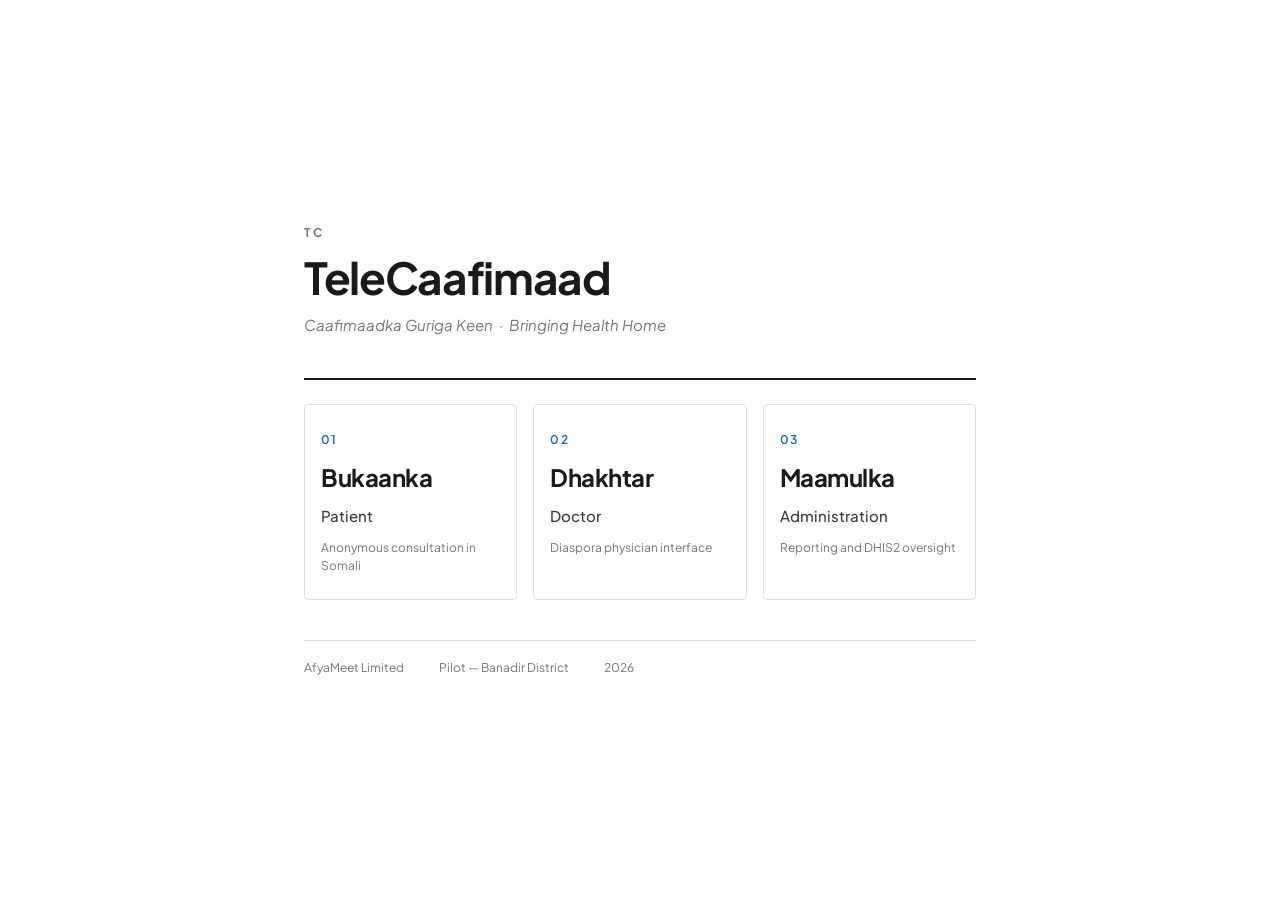
==== index.html @ eec1957a "TeleCaafimaad MVP — initial release Full telemedicine demo with patient intake, doctor queue, video " ====
<!DOCTYPE html>
<html lang="en" translate="no">
<head>
  <meta charset="UTF-8">
  <meta name="viewport" content="width=device-width, initial-scale=1.0">
  <title>TeleCaafimaad</title>
  <link rel="stylesheet" href="css/base.css">
  <link rel="stylesheet" href="css/app.css">
  <script>if(location.hostname==='127.0.0.1')location.replace(location.href.replace('//127.0.0.1','//localhost'));</script>
</head>
<body class="page-index">
  <main class="index-wrap">
    <div class="index-brand">
      <div class="brand-mark">TC</div>
      <h1 class="brand-name">TeleCaafimaad</h1>
      <p class="brand-sub">Caafimaadka Guriga Keen &nbsp;·&nbsp; Bringing Health Home</p>
    </div>
    <nav class="role-grid" aria-label="Select your role">
      <a href="patient.html" class="role-card">
        <span class="role-num">01</span>
        <span class="role-so">Bukaanka</span>
        <span class="role-en">Patient</span>
        <span class="role-desc">Anonymous consultation in Somali</span>
      </a>
      <a href="doctor.html" class="role-card">
        <span class="role-num">02</span>
        <span class="role-so">Dhakhtar</span>
        <span class="role-en">Doctor</span>
        <span class="role-desc">Diaspora physician interface</span>
      </a>
      <a href="admin.html" class="role-card">
        <span class="role-num">03</span>
        <span class="role-so">Maamulka</span>
        <span class="role-en">Administration</span>
        <span class="role-desc">Reporting and DHIS2 oversight</span>
      </a>
    </nav>
    <footer class="index-footer">
      <span>AfyaMeet Limited</span>
      <span class="footer-sep">·</span>
      <span>Pilot — Banadir District</span>
      <span class="footer-sep">·</span>
      <span>2026</span>
    </footer>
  </main>
  <script src="js/db.js"></script>
</body>
</html>
---- css/base.css ----
/* ============================================================
   BASE.CSS — Google Fonts, reset, custom properties, typography
   ============================================================ */

@import url('https://fonts.googleapis.com/css2?family=Plus+Jakarta+Sans:ital,wght@0,300;0,400;0,500;0,600;0,700;1,300&display=swap');

/* ── Custom properties ──────────────────────────────────── */
:root {
  /* Colors */
  --bg:         #FFFFFF;
  --ink:        #1A1A1A;
  --ink-2:      #3D3D3D;
  --ink-3:      #757575;
  --rule:       #E0E0E0;
  --accent:     #1565C0;
  --accent-bg:  #E3F2FD;
  --surface:    #F5F5F5;

  /* Dark surface (sidebar) */
  --dark:       #0D47A1;
  --dark-2:     #1565C0;
  --dark-3:     #1976D2;
  --dark-ink:   #FFFFFF;
  --dark-ink-2: #BBDEFB;
  --dark-rule:  #1565C0;

  /* Status */
  --green:     #2E7D32;
  --green-bg:  #E8F5E9;
  --red:       #C62828;
  --red-bg:    #FFEBEE;
  --amber:     #E65100;
  --amber-bg:  #FFF3E0;

  /* Typography */
  --font-ui:   'Plus Jakarta Sans', system-ui, sans-serif;
  --font-text: 'Plus Jakarta Sans', system-ui, sans-serif;

  /* Type scale — larger for readability */
  --t-xs:   0.75rem;
  --t-sm:   0.9375rem;
  --t-base: 1.0625rem;
  --t-md:   1.25rem;
  --t-lg:   1.5rem;
  --t-xl:   2rem;
  --t-2xl:  2.75rem;

  /* Spacing */
  --s1: 0.5rem;
  --s2: 1rem;
  --s3: 1.5rem;
  --s4: 2.5rem;
  --s5: 4rem;

  /* Layout */
  --nav-h:     3.5rem;
  --sidebar-w: 230px;
  --radius:    4px;

  /* Transitions */
  --ease: cubic-bezier(0.25, 0.1, 0.25, 1);
}

/* ── Reset ──────────────────────────────────────────────── */
*, *::before, *::after {
  box-sizing: border-box;
  margin: 0;
  padding: 0;
}

html {
  font-size: 16px;
  scroll-behavior: smooth;
  -webkit-text-size-adjust: 100%;
}

body {
  font-family: var(--font-ui);
  font-size: var(--t-base);
  font-weight: 400;
  line-height: 1.75;
  color: var(--ink);
  background: var(--bg);
  overflow-x: hidden;
  -webkit-font-smoothing: antialiased;
}

ul, ol { list-style: none; }

a {
  color: inherit;
  text-decoration: none;
}

button {
  font: inherit;
  cursor: pointer;
  border: none;
  background: none;
  appearance: none;
  color: inherit;
}

input, select, textarea {
  font: inherit;
  color: inherit;
  background: inherit;
}

img { display: block; max-width: 100%; }
table { border-collapse: collapse; width: 100%; }
fieldset { border: none; }

::selection {
  background: var(--accent);
  color: #fff;
}

:focus-visible {
  outline: 2px solid var(--accent);
  outline-offset: 2px;
}

/* ── Typography ─────────────────────────────────────────── */
h1, h2, h3, h4 {
  font-family: var(--font-ui);
  font-weight: 700;
  line-height: 1.2;
  color: var(--ink);
}

h1 { font-size: clamp(var(--t-xl), 5vw, var(--t-2xl)); }
h2 { font-size: var(--t-xl); }
h3 { font-size: var(--t-lg); font-weight: 600; }
h4 { font-size: var(--t-md); font-weight: 600; }

p {
  font-family: var(--font-text);
  font-size: var(--t-base);
  color: var(--ink-2);
  line-height: 1.75;
}

strong { font-weight: 600; color: var(--ink); }
em { font-style: italic; }

/* ── Scrollbar ──────────────────────────────────────────── */
::-webkit-scrollbar { width: 5px; height: 5px; }
::-webkit-scrollbar-track { background: transparent; }
::-webkit-scrollbar-thumb { background: var(--rule); border-radius: 0; }

/* ── Utilities ──────────────────────────────────────────── */
.hidden { display: none !important; }
.sr-only {
  position: absolute;
  width: 1px;
  height: 1px;
  overflow: hidden;
  clip: rect(0,0,0,0);
  white-space: nowrap;
}

/* ── Language toggle ────────────────────────────────────── */
body.lang-so .t-en { display: none; }
body.lang-en .t-so { display: none; }
---- css/app.css ----
/* ============================================================
   APP.CSS — All component and layout styles
   Organized: shared → index → patient → doctor → admin
   ============================================================ */

/* ── Shared: Buttons ────────────────────────────────────── */
.btn {
  display: inline-flex;
  align-items: center;
  justify-content: center;
  gap: 0.5rem;
  padding: 0.65rem 1.5rem;
  font-family: var(--font-ui);
  font-size: var(--t-sm);
  font-weight: 600;
  letter-spacing: 0.03em;
  border-radius: var(--radius);
  cursor: pointer;
  transition: background 0.15s var(--ease), color 0.15s var(--ease), border-color 0.15s var(--ease);
  white-space: nowrap;
  border: 1px solid transparent;
}

.btn-primary {
  background: var(--accent);
  color: #fff;
  border-color: var(--accent);
}

.btn-primary:hover {
  background: color-mix(in srgb, var(--accent) 82%, #000);
  border-color: color-mix(in srgb, var(--accent) 82%, #000);
}

.btn-outline {
  background: transparent;
  color: var(--ink);
  border-color: var(--rule);
}

.btn-outline:hover {
  border-color: var(--ink);
}

.btn-wide { width: 100%; }

.btn-sm {
  padding: 0.4rem 0.9rem;
  font-size: var(--t-xs);
}

/* ── Shared: Form elements ──────────────────────────────── */
.form-group {
  display: flex;
  flex-direction: column;
  gap: 0.4rem;
  margin-bottom: var(--s3);
}

.form-label {
  font-size: var(--t-sm);
  font-weight: 600;
  color: var(--ink);
  letter-spacing: 0.01em;
}

.form-input {
  width: 100%;
  padding: 0.65rem 0.85rem;
  background: #fff;
  border: 1px solid var(--rule);
  border-radius: var(--radius);
  font-family: var(--font-ui);
  font-size: var(--t-base);
  color: var(--ink);
  transition: border-color 0.15s var(--ease);
}

.form-input:focus {
  border-color: var(--accent);
  outline: none;
}

.form-input--short { max-width: 10rem; }

.form-select {
  width: 100%;
  padding: 0.65rem 0.85rem;
  background: #fff;
  border: 1px solid var(--rule);
  border-radius: var(--radius);
  font-family: var(--font-ui);
  font-size: var(--t-base);
  color: var(--ink);
  cursor: pointer;
  appearance: auto;
  transition: border-color 0.15s var(--ease);
}

.form-select:focus {
  border-color: var(--accent);
  outline: none;
}

.form-textarea {
  width: 100%;
  padding: 0.65rem 0.85rem;
  background: #fff;
  border: 1px solid var(--rule);
  border-radius: var(--radius);
  font-family: var(--font-text);
  font-size: var(--t-base);
  color: var(--ink);
  resize: vertical;
  min-height: 80px;
  line-height: 1.6;
  transition: border-color 0.15s var(--ease);
}

.form-textarea:focus {
  border-color: var(--accent);
  outline: none;
}

.form-row {
  display: grid;
  grid-template-columns: 1fr 1fr;
  gap: var(--s2);
}

.form-error {
  font-size: var(--t-sm);
  color: var(--red);
  min-height: 1.2em;
}

/* ── Shared: Status badges ──────────────────────────────── */
.status-badge {
  display: inline-block;
  font-size: var(--t-xs);
  font-weight: 600;
  letter-spacing: 0.05em;
  text-transform: uppercase;
  padding: 0.2rem 0.55rem;
  border-radius: var(--radius);
}

.status-waiting  { background: var(--amber-bg);  color: var(--amber); }
.status-active   { background: var(--green-bg);  color: var(--green); }
.status-closed   { background: var(--surface);   color: var(--ink-3); }
.status-pending  { background: var(--amber-bg);  color: var(--amber); }
.status-failed   { background: var(--red-bg);    color: var(--red);   }
.status-success  { background: var(--green-bg);  color: var(--green); }

.status-dot {
  display: inline-block;
  width: 7px;
  height: 7px;
  border-radius: 50%;
}

.status-dot--active { background: var(--green); }
.status-dot--idle   { background: var(--ink-3); }

/* ── Shared: Panel label ────────────────────────────────── */
.panel-label {
  font-size: var(--t-xs);
  font-weight: 600;
  letter-spacing: 0.1em;
  text-transform: uppercase;
  color: var(--ink-3);
  margin-bottom: var(--s2);
  padding-bottom: 0.5rem;
  border-bottom: 1px solid var(--rule);
}

/* ── Shared: Badge ──────────────────────────────────────── */
.badge {
  display: inline-flex;
  align-items: center;
  justify-content: center;
  min-width: 1.25rem;
  height: 1.25rem;
  padding: 0 0.35rem;
  background: var(--accent);
  color: #fff;
  font-size: var(--t-xs);
  font-weight: 700;
  border-radius: 999px;
}

/* ── Shared: View header ────────────────────────────────── */
.view-header {
  display: flex;
  align-items: baseline;
  gap: var(--s2);
  padding-bottom: var(--s2);
  margin-bottom: var(--s3);
  border-bottom: 1px solid var(--rule);
  flex-wrap: wrap;
}

.view-title {
  font-size: var(--t-lg);
  font-weight: 700;
  color: var(--ink);
}

.view-meta {
  font-size: var(--t-sm);
  color: var(--ink-3);
}

/* ── Shared: Data table ─────────────────────────────────── */
.table-wrap {
  overflow-x: auto;
  border: 1px solid var(--rule);
  border-radius: var(--radius);
}

.data-table {
  width: 100%;
  border-collapse: collapse;
  font-size: var(--t-sm);
}

.data-table thead {
  background: var(--surface);
  border-bottom: 1px solid var(--rule);
}

.data-table th {
  padding: 0.65rem 0.85rem;
  font-size: var(--t-xs);
  font-weight: 600;
  letter-spacing: 0.06em;
  text-transform: uppercase;
  color: var(--ink-3);
  text-align: left;
  white-space: nowrap;
}

.data-table td {
  padding: 0.7rem 0.85rem;
  color: var(--ink-2);
  border-bottom: 1px solid var(--rule);
  vertical-align: top;
}

.data-table tr:last-child td { border-bottom: none; }

.data-table tbody tr:hover { background: var(--surface); }

.table-header {
  display: flex;
  align-items: baseline;
  gap: var(--s2);
  margin-bottom: var(--s3);
  flex-wrap: wrap;
}

/* ── INDEX PAGE ─────────────────────────────────────────── */
.page-index {
  min-height: 100vh;
  display: flex;
  align-items: center;
  justify-content: center;
}

.index-wrap {
  width: 100%;
  max-width: 720px;
  padding: var(--s4) var(--s3);
  display: flex;
  flex-direction: column;
  gap: var(--s4);
}

.index-brand {
  display: flex;
  flex-direction: column;
  gap: 0.5rem;
}

.brand-mark {
  font-size: var(--t-xs);
  font-weight: 700;
  letter-spacing: 0.15em;
  text-transform: uppercase;
  color: var(--ink-3);
}

.brand-name {
  font-family: var(--font-ui);
  font-size: clamp(2rem, 8vw, var(--t-2xl));
  font-weight: 700;
  color: var(--ink);
  letter-spacing: -0.03em;
}

.brand-sub {
  font-size: var(--t-sm);
  color: var(--ink-3);
  font-family: var(--font-text);
  font-style: italic;
}

.role-grid {
  display: grid;
  grid-template-columns: repeat(3, 1fr);
  gap: var(--s2);
  border-top: 2px solid var(--ink);
  padding-top: var(--s3);
}

.role-card {
  display: flex;
  flex-direction: column;
  gap: 0.35rem;
  padding: var(--s3) var(--s2);
  border: 1px solid var(--rule);
  border-radius: var(--radius);
  transition: border-color 0.15s var(--ease), background 0.15s var(--ease);
  cursor: pointer;
}

.role-card:hover {
  border-color: var(--ink);
  background: var(--surface);
}

.role-num {
  font-size: var(--t-xs);
  font-weight: 600;
  letter-spacing: 0.1em;
  color: var(--accent);
}

.role-so {
  font-size: var(--t-lg);
  font-weight: 700;
  color: var(--ink);
  letter-spacing: -0.02em;
}

.role-en {
  font-size: var(--t-sm);
  font-weight: 500;
  color: var(--ink-2);
}

.role-desc {
  font-family: var(--font-text);
  font-size: var(--t-xs);
  color: var(--ink-3);
  margin-top: 0.25rem;
  line-height: 1.5;
}

.index-footer {
  display: flex;
  gap: var(--s2);
  align-items: center;
  font-size: var(--t-xs);
  color: var(--ink-3);
  border-top: 1px solid var(--rule);
  padding-top: var(--s2);
}

.footer-sep { color: var(--rule); }

@media (max-width: 500px) {
  .role-grid { grid-template-columns: 1fr; }
}

/* ── PATIENT PAGE ───────────────────────────────────────── */
.page-patient {
  min-height: 100vh;
  background: var(--bg);
}

.p-header {
  position: sticky;
  top: 0;
  z-index: 50;
  display: flex;
  align-items: center;
  justify-content: space-between;
  height: var(--nav-h);
  padding: 0 var(--s3);
  background: var(--bg);
  border-bottom: 1px solid var(--rule);
}

.p-back {
  font-size: var(--t-sm);
  font-weight: 700;
  color: var(--ink-2);
  letter-spacing: 0.05em;
  transition: color 0.15s var(--ease);
}

.p-back:hover { color: var(--ink); }

.lang-btn {
  font-size: var(--t-xs);
  font-weight: 600;
  letter-spacing: 0.1em;
  color: var(--ink-3);
  border: 1px solid var(--rule);
  padding: 0.25rem 0.6rem;
  border-radius: var(--radius);
  transition: border-color 0.15s var(--ease), color 0.15s var(--ease);
}

.lang-btn:hover { color: var(--ink); border-color: var(--ink); }

.p-progress {
  display: flex;
  align-items: center;
  padding: var(--s2) var(--s3);
  gap: 0;
  overflow-x: auto;
  border-bottom: 1px solid var(--rule);
}

.progress-step {
  display: flex;
  align-items: center;
  gap: 0.5rem;
  flex-shrink: 0;
}

.ps-num {
  display: flex;
  align-items: center;
  justify-content: center;
  width: 1.75rem;
  height: 1.75rem;
  border-radius: 50%;
  border: 2px solid var(--rule);
  font-size: var(--t-xs);
  font-weight: 700;
  color: var(--ink-3);
  flex-shrink: 0;
  transition: all 0.2s var(--ease);
}

.ps-label {
  font-size: var(--t-xs);
  font-weight: 600;
  letter-spacing: 0.05em;
  color: var(--ink-3);
  white-space: nowrap;
}

.progress-step.active .ps-num {
  background: var(--accent);
  border-color: var(--accent);
  color: #fff;
}

.progress-step.active .ps-label { color: var(--ink); }
.progress-step.done .ps-num { background: var(--ink); border-color: var(--ink); color: var(--bg); }
.progress-step.done .ps-label { color: var(--ink-2); }

.progress-line {
  flex: 1;
  min-width: 1.5rem;
  height: 1px;
  background: var(--rule);
  margin: 0 0.5rem;
}

.p-main {
  max-width: 540px;
  margin: 0 auto;
  padding: var(--s4) var(--s3);
}

.p-step { display: none; }
.p-step.active { display: block; }

.step-title {
  font-size: var(--t-xl);
  font-weight: 700;
  color: var(--ink);
  margin-bottom: 0.5rem;
  letter-spacing: -0.02em;
}

.step-sub {
  font-family: var(--font-text);
  font-size: var(--t-sm);
  color: var(--ink-3);
  margin-bottom: var(--s3);
  line-height: 1.6;
}

.phone-input-row {
  display: flex;
  align-items: stretch;
  border: 1px solid var(--rule);
  border-radius: var(--radius);
  overflow: hidden;
  background: #fff;
  transition: border-color 0.15s var(--ease);
}

.phone-input-row:focus-within { border-color: var(--accent); }

.phone-prefix {
  display: flex;
  align-items: center;
  padding: 0 0.75rem;
  font-size: var(--t-sm);
  font-weight: 600;
  color: var(--ink-2);
  background: var(--surface);
  border-right: 1px solid var(--rule);
  white-space: nowrap;
}

.phone-input-row .form-input {
  border: none;
  border-radius: 0;
  background: transparent;
}

.phone-input-row .form-input:focus { outline: none; }

.otp-section {
  margin-top: var(--s3);
  padding-top: var(--s3);
  border-top: 1px solid var(--rule);
}

.otp-sent {
  font-size: var(--t-sm);
  color: var(--green);
  margin-bottom: var(--s2);
  font-style: italic;
}

.check-grid {
  display: grid;
  grid-template-columns: 1fr 1fr;
  gap: 0;
  border: 1px solid var(--rule);
  border-radius: var(--radius);
  overflow: hidden;
}

.check-item {
  display: flex;
  align-items: center;
  gap: 0.6rem;
  padding: 0.65rem 0.85rem;
  font-size: var(--t-sm);
  cursor: pointer;
  border-bottom: 1px solid var(--rule);
  border-right: 1px solid var(--rule);
  transition: background 0.1s var(--ease);
  user-select: none;
}

.check-item:hover { background: var(--accent-bg); }
.check-item:nth-child(even) { border-right: none; }
.check-item:last-child,
.check-item:nth-last-child(2) { border-bottom: none; }

.check-item input[type="checkbox"] {
  width: 1rem;
  height: 1rem;
  accent-color: var(--accent);
  cursor: pointer;
  flex-shrink: 0;
}

.intake-form { padding-top: var(--s2); }

/* Step 3 confirmation */
.confirm-icon {
  display: flex;
  align-items: center;
  justify-content: center;
  width: 3rem;
  height: 3rem;
  background: var(--green-bg);
  color: var(--green);
  font-size: var(--t-xl);
  border-radius: 50%;
  margin-bottom: var(--s2);
}

.confirm-box {
  border: 1px solid var(--rule);
  border-radius: var(--radius);
  overflow: hidden;
  margin-bottom: var(--s3);
}

.confirm-row {
  display: flex;
  align-items: center;
  gap: var(--s2);
  padding: 0.75rem var(--s2);
  border-bottom: 1px solid var(--rule);
  flex-wrap: wrap;
}

.confirm-row:last-child { border-bottom: none; }

.confirm-label {
  font-size: var(--t-xs);
  font-weight: 600;
  letter-spacing: 0.05em;
  text-transform: uppercase;
  color: var(--ink-3);
  min-width: 9rem;
  flex-shrink: 0;
}

.confirm-value {
  font-size: var(--t-sm);
  font-weight: 600;
  color: var(--ink);
}

.confirm-note {
  font-size: var(--t-sm);
  color: var(--ink-3);
  margin-bottom: var(--s3);
  font-style: italic;
}

/* Step 4 result */
.result-header { margin-bottom: var(--s3); }

.result-meta {
  font-size: var(--t-sm);
  color: var(--ink-3);
  margin-top: 0.25rem;
}

.result-note-box {
  background: var(--surface);
  border: 1px solid var(--rule);
  border-radius: var(--radius);
  padding: var(--s2);
  margin-bottom: var(--s2);
}

.result-note-label {
  font-size: var(--t-xs);
  font-weight: 600;
  letter-spacing: 0.08em;
  text-transform: uppercase;
  color: var(--ink-3);
  margin-bottom: 0.5rem;
}

.result-note-text {
  font-family: var(--font-text);
  font-size: var(--t-sm);
  color: var(--ink-2);
  line-height: 1.7;
}

.result-diagnosis {
  display: flex;
  align-items: center;
  gap: var(--s2);
  padding: 0.75rem var(--s2);
  border: 1px solid var(--rule);
  border-radius: var(--radius);
  margin-bottom: var(--s3);
}

.diag-label {
  font-size: var(--t-xs);
  font-weight: 600;
  letter-spacing: 0.06em;
  text-transform: uppercase;
  color: var(--ink-3);
  flex-shrink: 0;
}

.diag-value {
  font-size: var(--t-sm);
  font-weight: 600;
  color: var(--ink);
}

.pathway-card {
  border: 2px solid var(--accent);
  border-radius: var(--radius);
  overflow: hidden;
  margin-bottom: var(--s3);
}

.pathway-card-header {
  display: flex;
  align-items: center;
  gap: 0.75rem;
  padding: 0.75rem var(--s2);
  background: var(--accent-bg);
  border-bottom: 1px solid var(--rule);
}

.pathway-type-badge {
  font-size: var(--t-xs);
  font-weight: 700;
  letter-spacing: 0.08em;
  color: var(--accent);
  border: 1px solid var(--accent);
  padding: 0.15rem 0.45rem;
  border-radius: var(--radius);
}

.pathway-type-label {
  font-size: var(--t-sm);
  font-weight: 600;
  color: var(--accent);
}

.pathway-detail-row {
  display: grid;
  grid-template-columns: 9rem 1fr;
  gap: var(--s2);
  padding: 0.6rem var(--s2);
  border-bottom: 1px solid var(--rule);
  align-items: baseline;
}

.pd-label {
  font-size: var(--t-xs);
  font-weight: 600;
  letter-spacing: 0.04em;
  text-transform: uppercase;
  color: var(--ink-3);
}

.pd-value {
  font-size: var(--t-sm);
  font-weight: 500;
  color: var(--ink);
}

.pathway-code-row {
  display: grid;
  grid-template-columns: 9rem 1fr;
  gap: var(--s2);
  padding: 0.75rem var(--s2);
  background: var(--surface);
  border-bottom: 1px solid var(--rule);
  align-items: center;
}

.pathway-code {
  font-size: var(--t-lg);
  font-weight: 700;
  color: var(--accent);
  letter-spacing: 0.05em;
}

.pathway-instruction {
  font-family: var(--font-text);
  font-size: var(--t-sm);
  color: var(--ink-3);
  padding: 0.75rem var(--s2);
  font-style: italic;
  line-height: 1.5;
}

.followup-row {
  display: flex;
  gap: 0.5rem;
  align-items: center;
  font-size: var(--t-sm);
  color: var(--ink-3);
  padding: var(--s2) 0;
  border-top: 1px solid var(--rule);
}

.followup-row span:first-child { font-weight: 600; color: var(--ink); }

/* ── DOCTOR PAGE ────────────────────────────────────────── */
.page-doctor {
  height: 100vh;
  overflow: hidden;
}

.dr-layout {
  display: flex;
  height: 100vh;
}

.dr-sidebar {
  width: var(--sidebar-w);
  flex-shrink: 0;
  background: var(--dark);
  display: flex;
  flex-direction: column;
  height: 100vh;
  overflow-y: auto;
  position: relative;
  z-index: 20;
}

.sidebar-brand {
  display: flex;
  align-items: center;
  gap: 0.75rem;
  padding: 1rem var(--s2);
  border-bottom: 1px solid var(--dark-rule);
}

.sidebar-logo {
  display: flex;
  align-items: center;
  justify-content: center;
  width: 2rem;
  height: 2rem;
  background: var(--accent);
  color: #fff;
  font-size: var(--t-sm);
  font-weight: 700;
  border-radius: var(--radius);
  flex-shrink: 0;
}

.sdi-name {
  display: block;
  font-size: var(--t-sm);
  font-weight: 600;
  color: var(--dark-ink);
  white-space: nowrap;
  overflow: hidden;
  text-overflow: ellipsis;
}

.sdi-spec {
  display: block;
  font-size: var(--t-xs);
  color: var(--dark-ink-2);
  white-space: nowrap;
}

.sidebar-nav {
  display: flex;
  flex-direction: column;
  flex: 1;
  padding: var(--s1) 0;
}

.snav-item {
  display: flex;
  align-items: center;
  justify-content: space-between;
  padding: 0.75rem var(--s2);
  font-size: var(--t-sm);
  font-weight: 500;
  color: var(--dark-ink-2);
  text-align: left;
  transition: color 0.15s var(--ease), background 0.15s var(--ease);
  border-left: 2px solid transparent;
}

.snav-item:hover { color: var(--dark-ink); background: var(--dark-2); }

.snav-item.is-active {
  color: var(--dark-ink);
  background: var(--dark-2);
  border-left-color: var(--accent);
}

.sidebar-footer {
  padding: var(--s2);
  border-top: 1px solid var(--dark-rule);
  display: flex;
  align-items: center;
  gap: 0.5rem;
  font-size: var(--t-xs);
  color: var(--dark-ink-2);
}

.dr-main {
  flex: 1;
  overflow-y: auto;
  padding: var(--s3) var(--s4);
  background: var(--bg);
}

.dr-mobile-header {
  display: none;
  align-items: center;
  gap: var(--s2);
  padding: 0 var(--s3);
  height: var(--nav-h);
  border-bottom: 1px solid var(--rule);
  margin-bottom: var(--s3);
}

.mobile-menu-btn {
  font-size: 1.2rem;
  color: var(--ink);
}

.mobile-view-title { font-weight: 600; flex: 1; }

.dr-view { display: none; }
.dr-view.is-active { display: block; }

/* Case queue list */
.case-list {
  display: flex;
  flex-direction: column;
  gap: var(--s1);
}

.case-card {
  display: grid;
  grid-template-columns: 6rem 1fr auto;
  gap: var(--s2);
  padding: var(--s2) var(--s2);
  border: 1px solid var(--rule);
  border-radius: var(--radius);
  cursor: pointer;
  align-items: center;
  transition: border-color 0.15s var(--ease), background 0.15s var(--ease);
}

.case-card:hover { border-color: var(--ink); background: var(--surface); }

.cc-id {
  font-size: var(--t-xs);
  font-weight: 700;
  color: var(--accent);
  letter-spacing: 0.03em;
}

.cc-meta {
  display: flex;
  flex-direction: column;
  gap: 0.15rem;
}

.cc-patient {
  font-size: var(--t-sm);
  font-weight: 600;
  color: var(--ink);
}

.cc-detail {
  font-size: var(--t-xs);
  color: var(--ink-3);
}

.cc-right {
  display: flex;
  flex-direction: column;
  align-items: flex-end;
  gap: 0.25rem;
}

.cc-time {
  font-size: var(--t-xs);
  color: var(--ink-3);
}

.urgency-badge {
  font-size: var(--t-xs);
  font-weight: 600;
  padding: 0.15rem 0.45rem;
  border-radius: var(--radius);
}

.urgency-high   { background: var(--red-bg);   color: var(--red); }
.urgency-medium { background: var(--amber-bg); color: var(--amber); }
.urgency-low    { background: var(--green-bg); color: var(--green); }

.empty-msg {
  font-family: var(--font-text);
  font-size: var(--t-sm);
  color: var(--ink-3);
  font-style: italic;
  padding: var(--s3) 0;
}

/* Case detail */
.back-to-queue {
  font-size: var(--t-sm);
  font-weight: 600;
  color: var(--ink-3);
  margin-right: var(--s2);
  transition: color 0.15s var(--ease);
}

.back-to-queue:hover { color: var(--ink); }

.case-detail-layout {
  display: grid;
  grid-template-columns: 1fr 1fr;
  gap: var(--s4);
  align-items: start;
}

.intake-grid {
  display: flex;
  flex-direction: column;
  gap: 0;
  border: 1px solid var(--rule);
  border-radius: var(--radius);
  overflow: hidden;
}

.intake-row {
  display: grid;
  grid-template-columns: 9rem 1fr;
  gap: var(--s2);
  padding: 0.65rem var(--s2);
  border-bottom: 1px solid var(--rule);
  font-size: var(--t-sm);
  align-items: baseline;
}

.intake-row:last-child { border-bottom: none; }

.intake-key {
  font-weight: 600;
  color: var(--ink-3);
  font-size: var(--t-xs);
  letter-spacing: 0.03em;
  text-transform: uppercase;
}

.intake-val { color: var(--ink-2); }

/* Pathway dynamic fields */
.pathway-fields-block {
  border: 1px solid var(--rule);
  border-radius: var(--radius);
  padding: var(--s2);
  margin-bottom: var(--s3);
  background: var(--surface);
}

.pathway-fields-label {
  font-size: var(--t-xs);
  font-weight: 600;
  letter-spacing: 0.08em;
  text-transform: uppercase;
  color: var(--ink-3);
  margin-bottom: var(--s2);
}

/* Closed cases */
.closed-case-card {
  display: grid;
  grid-template-columns: 7rem 1fr auto;
  gap: var(--s2);
  padding: var(--s2);
  border-bottom: 1px solid var(--rule);
  align-items: center;
  font-size: var(--t-sm);
}

.ccc-id { font-weight: 700; color: var(--accent); font-size: var(--t-xs); }
.ccc-diag { font-weight: 600; color: var(--ink); margin-bottom: 0.15rem; }
.ccc-detail { font-size: var(--t-xs); color: var(--ink-3); }

/* Schedule grid */
.schedule-grid-wrap { overflow-x: auto; }

.schedule-grid {
  display: grid;
  min-width: 640px;
  border: 1px solid var(--rule);
  border-radius: var(--radius);
  overflow: hidden;
}

.schedule-header-row {
  display: grid;
  grid-template-columns: 5rem repeat(7, 1fr);
  background: var(--surface);
  border-bottom: 1px solid var(--rule);
}

.schedule-col-head {
  padding: 0.5rem 0.4rem;
  font-size: var(--t-xs);
  font-weight: 600;
  color: var(--ink-3);
  text-align: center;
  border-right: 1px solid var(--rule);
}

.schedule-col-head:last-child { border-right: none; }

.schedule-time-row {
  display: grid;
  grid-template-columns: 5rem repeat(7, 1fr);
  border-bottom: 1px solid var(--rule);
}

.schedule-time-row:last-child { border-bottom: none; }

.schedule-time-label {
  display: flex;
  align-items: center;
  justify-content: flex-end;
  padding: 0.4rem 0.5rem;
  font-size: var(--t-xs);
  color: var(--ink-3);
  border-right: 1px solid var(--rule);
}

.schedule-slot {
  padding: 0.35rem;
  border-right: 1px solid var(--rule);
  cursor: pointer;
  transition: background 0.1s var(--ease);
  min-height: 2.5rem;
}

.schedule-slot:last-child { border-right: none; }
.schedule-slot:hover { background: var(--accent-bg); }
.schedule-slot.available { background: var(--green-bg); }
.schedule-slot.available:hover { background: color-mix(in srgb, var(--green-bg) 70%, var(--accent-bg)); }

.schedule-note {
  font-size: var(--t-xs);
  color: var(--ink-3);
  margin-top: var(--s2);
  font-style: italic;
}

/* Profile */
.profile-layout {
  display: grid;
  grid-template-columns: 1fr 1fr;
  gap: var(--s4);
}

.profile-section { margin-bottom: var(--s3); }

.profile-grid {
  display: flex;
  flex-direction: column;
  gap: 0;
  border: 1px solid var(--rule);
  border-radius: var(--radius);
  overflow: hidden;
}

.profile-row {
  display: flex;
  align-items: center;
  gap: var(--s2);
  padding: 0.65rem var(--s2);
  border-bottom: 1px solid var(--rule);
  font-size: var(--t-sm);
}

.profile-row:last-child { border-bottom: none; }

.pr-label {
  font-size: var(--t-xs);
  font-weight: 600;
  letter-spacing: 0.04em;
  text-transform: uppercase;
  color: var(--ink-3);
  min-width: 8rem;
  flex-shrink: 0;
}

.pr-value { color: var(--ink-2); }

.nhpc-list {
  display: flex;
  flex-direction: column;
  border: 1px solid var(--rule);
  border-radius: var(--radius);
  overflow: hidden;
}

.nhpc-item {
  display: flex;
  align-items: center;
  gap: 0.6rem;
  padding: 0.65rem var(--s2);
  font-size: var(--t-sm);
  color: var(--ink-2);
  border-bottom: 1px solid var(--rule);
}

.nhpc-item:last-child { border-bottom: none; }

.nhpc-item::before {
  content: '';
  width: 0.75rem;
  height: 0.75rem;
  border-radius: 50%;
  flex-shrink: 0;
  background: var(--rule);
}

.nhpc-done::before { background: var(--green); }
.nhpc-pending::before { background: var(--amber); }

/* Doctor page responsive */
@media (max-width: 768px) {
  .dr-sidebar {
    position: fixed;
    left: -100%;
    top: 0;
    bottom: 0;
    z-index: 200;
    transition: left 0.25s var(--ease);
  }

  .dr-sidebar.is-open { left: 0; }

  .dr-main {
    padding: 0 var(--s2) var(--s3);
    width: 100%;
  }

  .dr-mobile-header { display: flex; }

  .case-detail-layout,
  .profile-layout { grid-template-columns: 1fr; }

  .case-card { grid-template-columns: 1fr auto; }
  .cc-id { display: none; }
}

/* ── ADMIN PAGE ─────────────────────────────────────────── */
.page-admin {
  min-height: 100vh;
  background: var(--bg);
}

.admin-header {
  position: sticky;
  top: 0;
  z-index: 50;
  display: flex;
  align-items: center;
  justify-content: space-between;
  padding: 0 var(--s3);
  background: var(--bg);
  border-bottom: 1px solid var(--rule);
  gap: var(--s3);
  min-height: var(--nav-h);
  flex-wrap: wrap;
}

.admin-header-left {
  display: flex;
  align-items: center;
  gap: var(--s2);
}

.admin-back {
  font-size: var(--t-base);
  color: var(--ink-3);
  transition: color 0.15s var(--ease);
  font-weight: 700;
}

.admin-back:hover { color: var(--ink); }

.admin-brand {
  font-size: var(--t-md);
  font-weight: 700;
  color: var(--ink);
  letter-spacing: -0.02em;
}

.admin-brand-sub {
  display: block;
  font-size: var(--t-xs);
  color: var(--ink-3);
}

.admin-tabs {
  display: flex;
  gap: 0;
}

.tab-btn {
  padding: 0.5rem 1rem;
  font-size: var(--t-sm);
  font-weight: 500;
  color: var(--ink-3);
  border-bottom: 2px solid transparent;
  transition: color 0.15s var(--ease), border-color 0.15s var(--ease);
  white-space: nowrap;
}

.tab-btn:hover { color: var(--ink); }
.tab-btn.is-active { color: var(--ink); border-bottom-color: var(--accent); }

.admin-main {
  max-width: 1200px;
  margin: 0 auto;
  padding: var(--s3) var(--s3);
}

.tab-panel { display: none; }
.tab-panel.is-active { display: block; }

/* Overview */
.overview-layout {
  display: grid;
  grid-template-columns: 1fr 320px;
  gap: var(--s4);
  align-items: start;
}

.overview-section { margin-bottom: var(--s3); }

.overview-heading {
  font-size: var(--t-xl);
  font-weight: 700;
  color: var(--ink);
  letter-spacing: -0.02em;
}

.overview-period {
  font-size: var(--t-sm);
  color: var(--ink-3);
  margin-top: 0.25rem;
  margin-bottom: var(--s3);
}

.metric-block {
  border: 1px solid var(--rule);
  border-radius: var(--radius);
  overflow: hidden;
}

.metric-row {
  display: grid;
  padding: var(--s3);
  gap: var(--s3);
}

.metric-row--large {
  grid-template-columns: repeat(3, 1fr);
  background: var(--surface);
  border-bottom: 1px solid var(--rule);
}

.metric-row:not(.metric-row--large) {
  grid-template-columns: repeat(4, 1fr);
}

.metric-divider { height: 1px; background: var(--rule); }

.mi-value {
  display: block;
  font-size: var(--t-xl);
  font-weight: 700;
  color: var(--ink);
  letter-spacing: -0.02em;
  line-height: 1;
  margin-bottom: 0.35rem;
}

.mi-value--accent { color: var(--accent); }

.mi-label {
  font-size: var(--t-xs);
  color: var(--ink-3);
  font-weight: 500;
  letter-spacing: 0.02em;
}

.pathway-breakdown {
  display: flex;
  flex-direction: column;
  border: 1px solid var(--rule);
  border-radius: var(--radius);
  overflow: hidden;
}

.pb-row {
  display: grid;
  grid-template-columns: 1fr auto auto;
  gap: var(--s2);
  padding: 0.65rem var(--s2);
  border-bottom: 1px solid var(--rule);
  align-items: center;
  font-size: var(--t-sm);
}

.pb-row:last-child { border-bottom: none; }
.pb-name { color: var(--ink-2); }
.pb-count { font-weight: 700; color: var(--ink); }
.pb-pct { font-size: var(--t-xs); color: var(--ink-3); min-width: 3rem; text-align: right; }

.district-list {
  display: flex;
  flex-direction: column;
  border: 1px solid var(--rule);
  border-radius: var(--radius);
  overflow: hidden;
}

.dl-row {
  display: grid;
  grid-template-columns: 1fr auto;
  gap: var(--s2);
  padding: 0.65rem var(--s2);
  border-bottom: 1px solid var(--rule);
  align-items: center;
  font-size: var(--t-sm);
}

.dl-row:last-child { border-bottom: none; }
.dl-name { color: var(--ink-2); }
.dl-count { font-weight: 700; color: var(--ink); }

/* Pagination */
.pagination {
  display: flex;
  align-items: center;
  gap: var(--s1);
  margin-top: var(--s2);
}

.page-btn {
  min-width: 2rem;
  height: 2rem;
  display: flex;
  align-items: center;
  justify-content: center;
  font-size: var(--t-sm);
  font-weight: 500;
  border: 1px solid var(--rule);
  border-radius: var(--radius);
  color: var(--ink-2);
  cursor: pointer;
  transition: all 0.15s var(--ease);
  padding: 0 0.5rem;
}

.page-btn:hover { border-color: var(--ink); color: var(--ink); }
.page-btn.is-active { background: var(--ink); color: var(--bg); border-color: var(--ink); }
.page-btn:disabled { opacity: 0.4; cursor: default; }

/* Doctor registry */
.doctor-registry {
  display: flex;
  flex-direction: column;
  border: 1px solid var(--rule);
  border-radius: var(--radius);
  overflow: hidden;
}

.dr-reg-row {
  border-bottom: 1px solid var(--rule);
}

.dr-reg-row:last-child { border-bottom: none; }

.dr-reg-main {
  display: grid;
  grid-template-columns: 14rem 10rem 10rem 6rem auto;
  gap: var(--s2);
  padding: var(--s2);
  cursor: pointer;
  align-items: center;
  transition: background 0.1s var(--ease);
}

.dr-reg-main:hover { background: var(--surface); }

.dr-name { font-weight: 600; color: var(--ink); font-size: var(--t-sm); }
.dr-spec { font-size: var(--t-sm); color: var(--ink-3); }
.dr-loc  { font-size: var(--t-sm); color: var(--ink-3); }
.dr-cases { font-size: var(--t-sm); color: var(--ink-2); text-align: right; }
.dr-expand { font-size: var(--t-xs); color: var(--ink-3); text-align: right; }

.dr-reg-detail {
  display: none;
  border-top: 1px solid var(--rule);
  background: var(--surface);
  padding: var(--s2);
}

.dr-reg-detail.is-open { display: block; }

.dr-detail-grid {
  display: grid;
  grid-template-columns: repeat(2, 1fr);
  gap: 0;
  border: 1px solid var(--rule);
  border-radius: var(--radius);
  overflow: hidden;
  font-size: var(--t-sm);
}

.dr-detail-row {
  display: grid;
  grid-template-columns: 10rem 1fr;
  gap: var(--s2);
  padding: 0.5rem var(--s2);
  border-bottom: 1px solid var(--rule);
  align-items: center;
}

.dr-detail-row:last-child { border-bottom: none; }

.ddr-key {
  font-size: var(--t-xs);
  font-weight: 600;
  letter-spacing: 0.04em;
  text-transform: uppercase;
  color: var(--ink-3);
}

.ddr-val { color: var(--ink-2); }

/* DHIS2 sync */
.dhis2-reconcile {
  display: grid;
  grid-template-columns: repeat(4, 1fr);
  gap: var(--s2);
  padding: var(--s3);
  border: 1px solid var(--rule);
  border-radius: var(--radius);
  margin-bottom: var(--s3);
  background: var(--surface);
}

.recon-item {
  display: flex;
  flex-direction: column;
  gap: 0.25rem;
}

.recon-label {
  font-size: var(--t-xs);
  font-weight: 600;
  letter-spacing: 0.06em;
  text-transform: uppercase;
  color: var(--ink-3);
}

.recon-value {
  font-size: var(--t-lg);
  font-weight: 700;
  color: var(--ink);
  letter-spacing: -0.02em;
}

.recon-value--success { color: var(--green); }
.recon-value--warn    { color: var(--amber); }
.recon-value--error   { color: var(--red);   }

.http-ok     { color: var(--green); font-weight: 600; }
.http-retry  { color: var(--amber); font-weight: 600; }
.http-error  { color: var(--red);   font-weight: 600; }

/* Admin responsive */
@media (max-width: 900px) {
  .overview-layout { grid-template-columns: 1fr; }
  .metric-row--large,
  .metric-row:not(.metric-row--large) { grid-template-columns: repeat(2, 1fr); }
  .dhis2-reconcile { grid-template-columns: repeat(2, 1fr); }
  .dr-reg-main { grid-template-columns: 1fr auto; }
  .dr-spec, .dr-loc, .dr-cases { display: none; }
  .admin-header { flex-direction: column; align-items: flex-start; padding: 0.75rem var(--s2); position: static; }
  .admin-tabs { overflow-x: auto; width: 100%; }
}

@media (max-width: 600px) {
  .form-row { grid-template-columns: 1fr; }
  .check-grid { grid-template-columns: 1fr; }
  .check-item { border-right: none; }
  .check-item:nth-last-child(2) { border-bottom: 1px solid var(--rule); }
  .pathway-detail-row { grid-template-columns: 7rem 1fr; }
  .pathway-code-row { grid-template-columns: 7rem 1fr; }
  .confirm-label { min-width: 7rem; }
  .admin-tabs .tab-btn { padding: 0.5rem 0.6rem; font-size: var(--t-xs); }
}

/* ── MOBILE REFINEMENTS ─────────────────────────────────── */

/* Sidebar backdrop — tapping outside closes nav on mobile */
.sidebar-backdrop {
  display: none;
  position: fixed;
  inset: 0;
  background: rgba(0, 0, 0, 0.45);
  z-index: 190;
  -webkit-tap-highlight-color: transparent;
}
.sidebar-backdrop.is-visible { display: block; }

/* 768 px — doctor main needs top breathing room under the mobile header */
@media (max-width: 768px) {
  .dr-main { padding-top: var(--s2); }

  /* Tighter intake label so value has room */
  .intake-row { grid-template-columns: 6.5rem 1fr; }

  /* Closed-case list: drop the ID column */
  .closed-case-card { grid-template-columns: 1fr auto; gap: var(--s1); }
  .ccc-id { display: none; }

  /* Bigger sidebar nav tap targets */
  .snav-item { min-height: 2.75rem; }
}

/* 480 px — small phones */
@media (max-width: 480px) {
  /* Patient */
  .p-main { padding: var(--s2) var(--s2) var(--s4); }
  .step-title { font-size: var(--t-lg); }

  /* Progress bar: show numbers only, save width */
  .ps-label { display: none; }
  .progress-line { min-width: 0.6rem; }

  /* Confirm screen labels */
  .confirm-label { min-width: 5.5rem; font-size: 0.68rem; }

  /* Doctor */
  .dr-main { padding: var(--s1) var(--s2) var(--s3); }
  .view-title { font-size: var(--t-md); }
  .view-header { margin-bottom: var(--s2); padding-bottom: var(--s1); }

  /* Admin */
  .admin-main { padding: var(--s2); }
  .overview-heading { font-size: var(--t-lg); }
  .metric-row--large                   { grid-template-columns: 1fr 1fr; }
  .metric-row:not(.metric-row--large)  { grid-template-columns: 1fr 1fr; }
  .dhis2-reconcile                     { grid-template-columns: 1fr 1fr; }
}

/* Safe-area insets — iPhone notch and home-indicator bar */
@supports (padding: env(safe-area-inset-bottom)) {
  .p-main {
    padding-bottom: max(var(--s4), calc(env(safe-area-inset-bottom) + 1rem));
  }
  .dr-main {
    padding-bottom: max(var(--s3), calc(env(safe-area-inset-bottom) + 1rem));
  }
  .p-header,
  .admin-header {
    padding-left:  max(var(--s3), env(safe-area-inset-left));
    padding-right: max(var(--s3), env(safe-area-inset-right));
  }
}
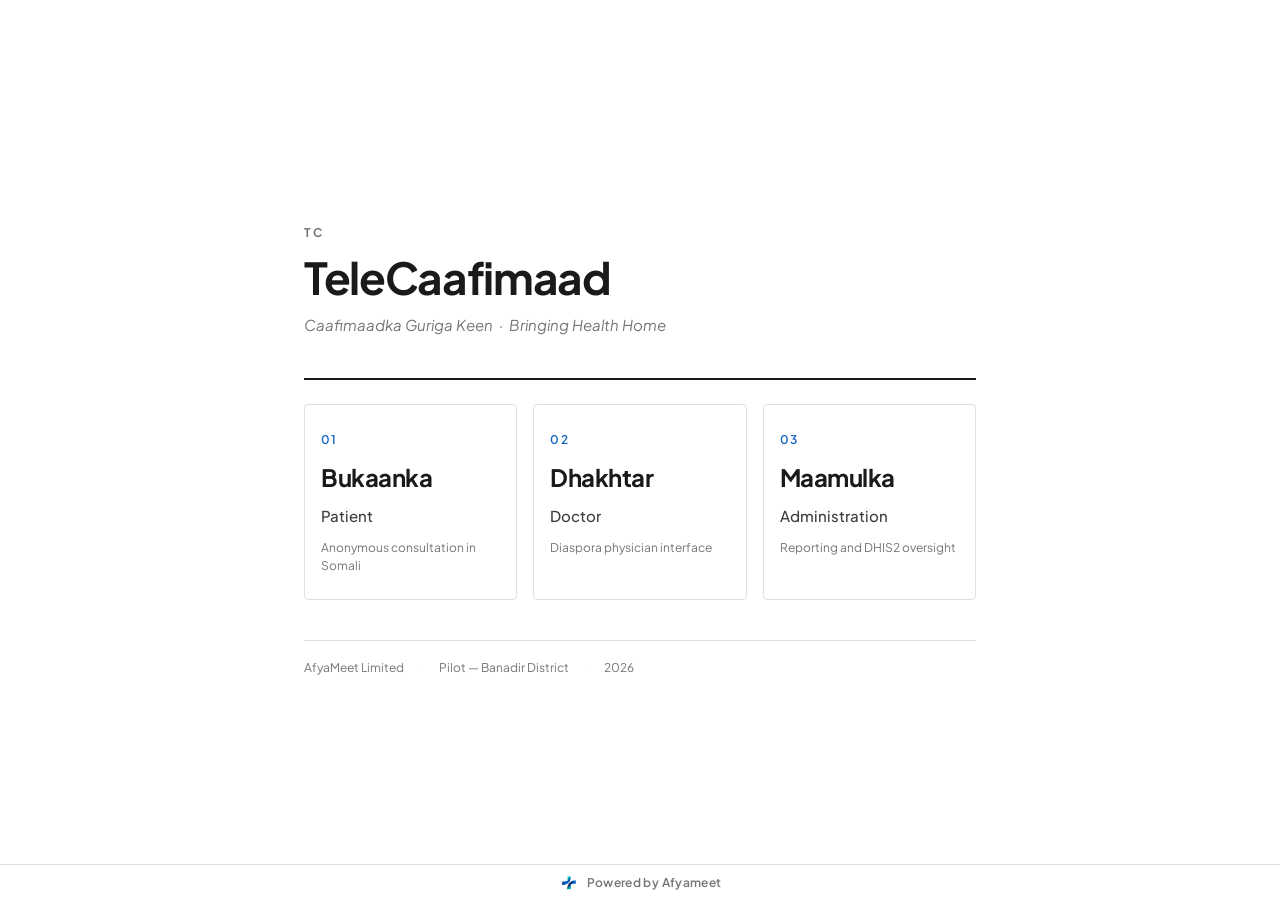
==== commit 01aa2320: "Add "Powered by Afyameet" footer across all pages Fixed footer bar (36px) at the bottom of every pag" ====
--- a/index.html
+++ b/index.html
@@ -44,5 +44,12 @@
     </footer>
   </main>
   <script src="js/db.js"></script>
+
+  <footer class="afyameet-footer">
+    <a href="https://afyameet.com" target="_blank" rel="noopener noreferrer" class="afyameet-footer-link">
+      <img src="public/afyameet.png" alt="Afyameet" class="afyameet-footer-logo">
+      <span>Powered by Afyameet</span>
+    </a>
+  </footer>
 </body>
 </html>
--- a/css/app.css
+++ b/css/app.css
@@ -1590,6 +1590,55 @@
   .admin-tabs .tab-btn { padding: 0.5rem 0.6rem; font-size: var(--t-xs); }
 }
 
+/* ── Afyameet powered-by footer ─────────────────────────── */
+.afyameet-footer {
+  position: fixed;
+  bottom: 0;
+  left: 0;
+  right: 0;
+  height: 36px;
+  display: flex;
+  align-items: center;
+  justify-content: center;
+  gap: 0.5rem;
+  background: var(--bg);
+  border-top: 1px solid var(--rule);
+  z-index: 500;
+  font-size: var(--t-xs);
+  font-weight: 600;
+  color: var(--ink-3);
+  letter-spacing: 0.03em;
+}
+
+.afyameet-footer-logo {
+  height: 20px;
+  width: auto;
+  display: inline-block;
+  object-fit: contain;
+}
+
+.afyameet-footer-link {
+  display: flex;
+  align-items: center;
+  gap: 0.5rem;
+  color: var(--ink-3);
+  text-decoration: none;
+  padding: 0.25rem 0.75rem;
+  border-radius: var(--radius);
+  transition: color 0.15s var(--ease), background 0.15s var(--ease);
+}
+
+.afyameet-footer-link:hover {
+  color: var(--ink);
+  background: var(--surface);
+}
+
+/* Breathing room so content isn't hidden behind the fixed footer */
+.page-patient .p-main   { padding-bottom: calc(var(--s4) + 36px); }
+.page-admin .admin-main { padding-bottom: calc(var(--s3) + 36px); }
+.page-doctor .dr-main   { padding-bottom: calc(var(--s3) + 36px); }
+.page-doctor .dr-sidebar { padding-bottom: 36px; }
+
 /* ── MOBILE REFINEMENTS ─────────────────────────────────── */
 
 /* Sidebar backdrop — tapping outside closes nav on mobile */
@@ -1646,11 +1695,15 @@
 
 /* Safe-area insets — iPhone notch and home-indicator bar */
 @supports (padding: env(safe-area-inset-bottom)) {
+  .afyameet-footer {
+    padding-bottom: env(safe-area-inset-bottom);
+    height: calc(36px + env(safe-area-inset-bottom));
+  }
   .p-main {
-    padding-bottom: max(var(--s4), calc(env(safe-area-inset-bottom) + 1rem));
+    padding-bottom: max(calc(var(--s4) + 36px), calc(env(safe-area-inset-bottom) + 36px + 1rem));
   }
   .dr-main {
-    padding-bottom: max(var(--s3), calc(env(safe-area-inset-bottom) + 1rem));
+    padding-bottom: max(calc(var(--s3) + 36px), calc(env(safe-area-inset-bottom) + 36px + 1rem));
   }
   .p-header,
   .admin-header {
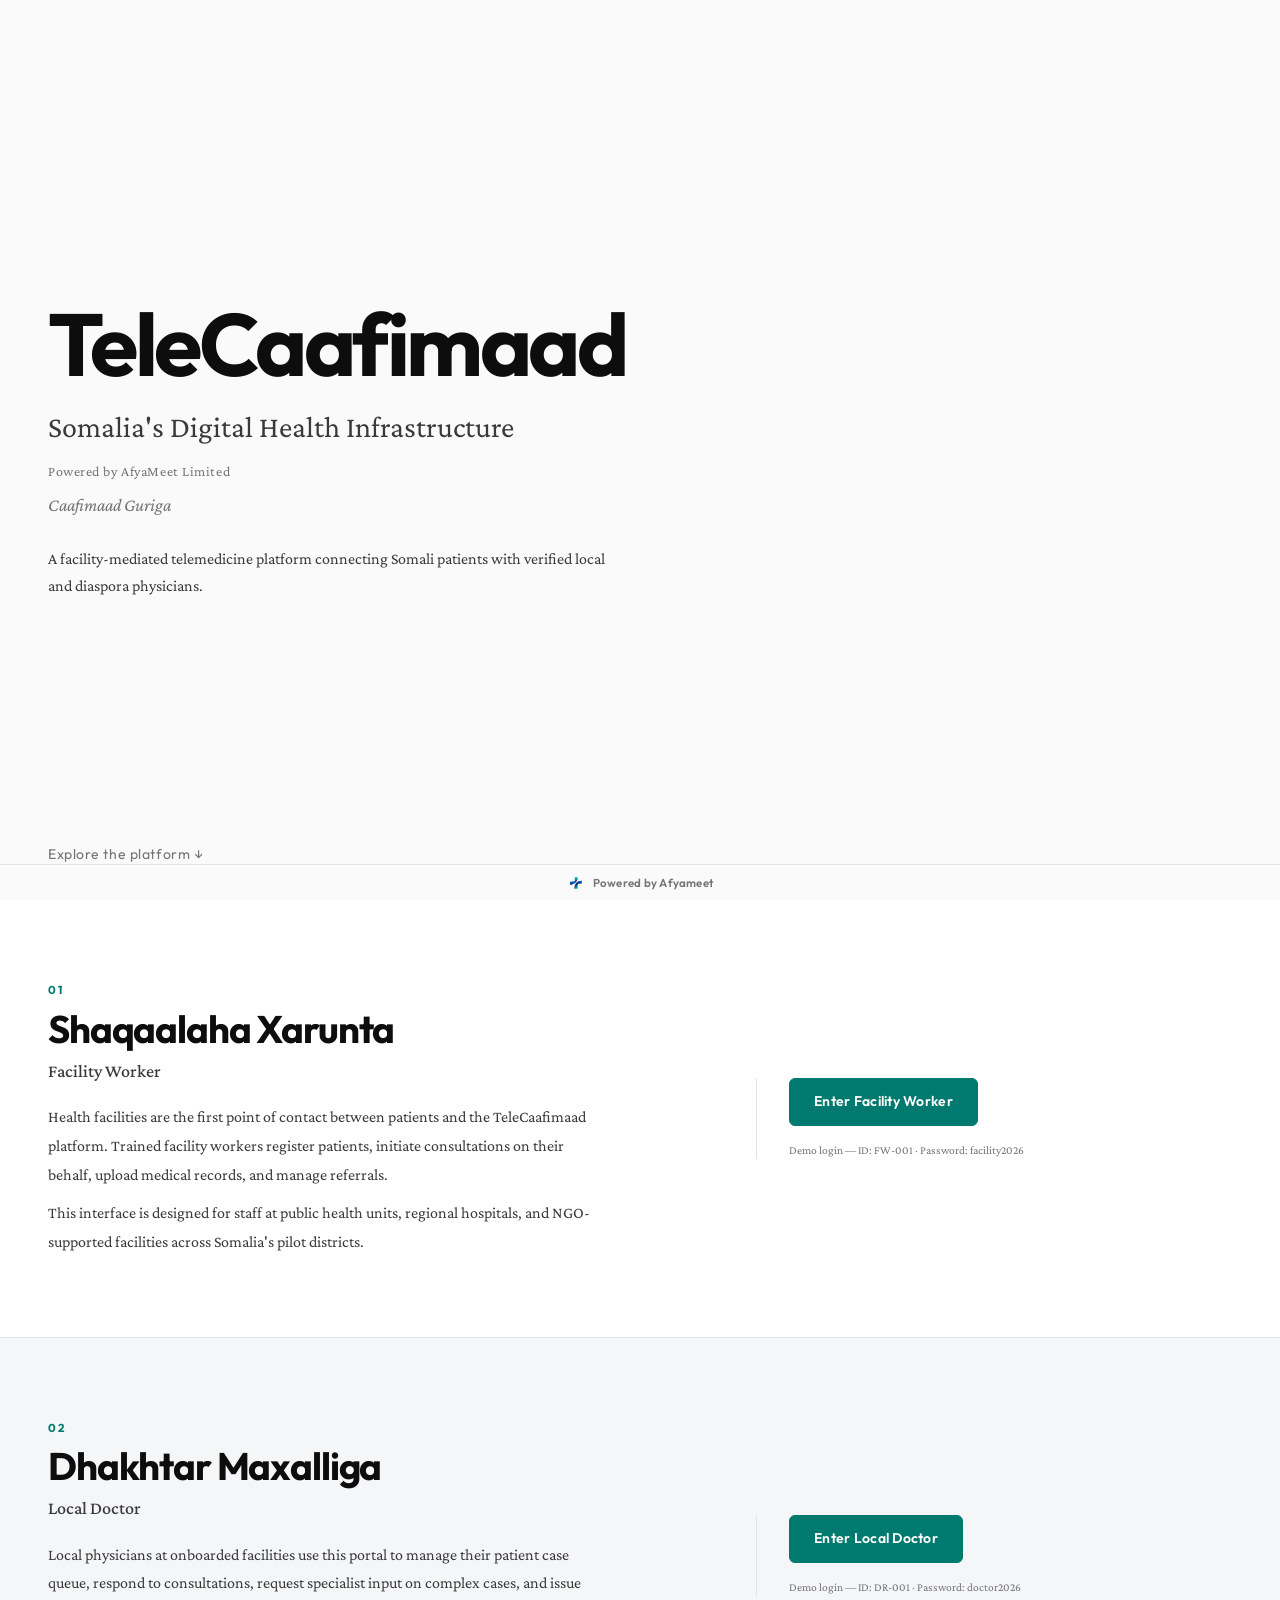
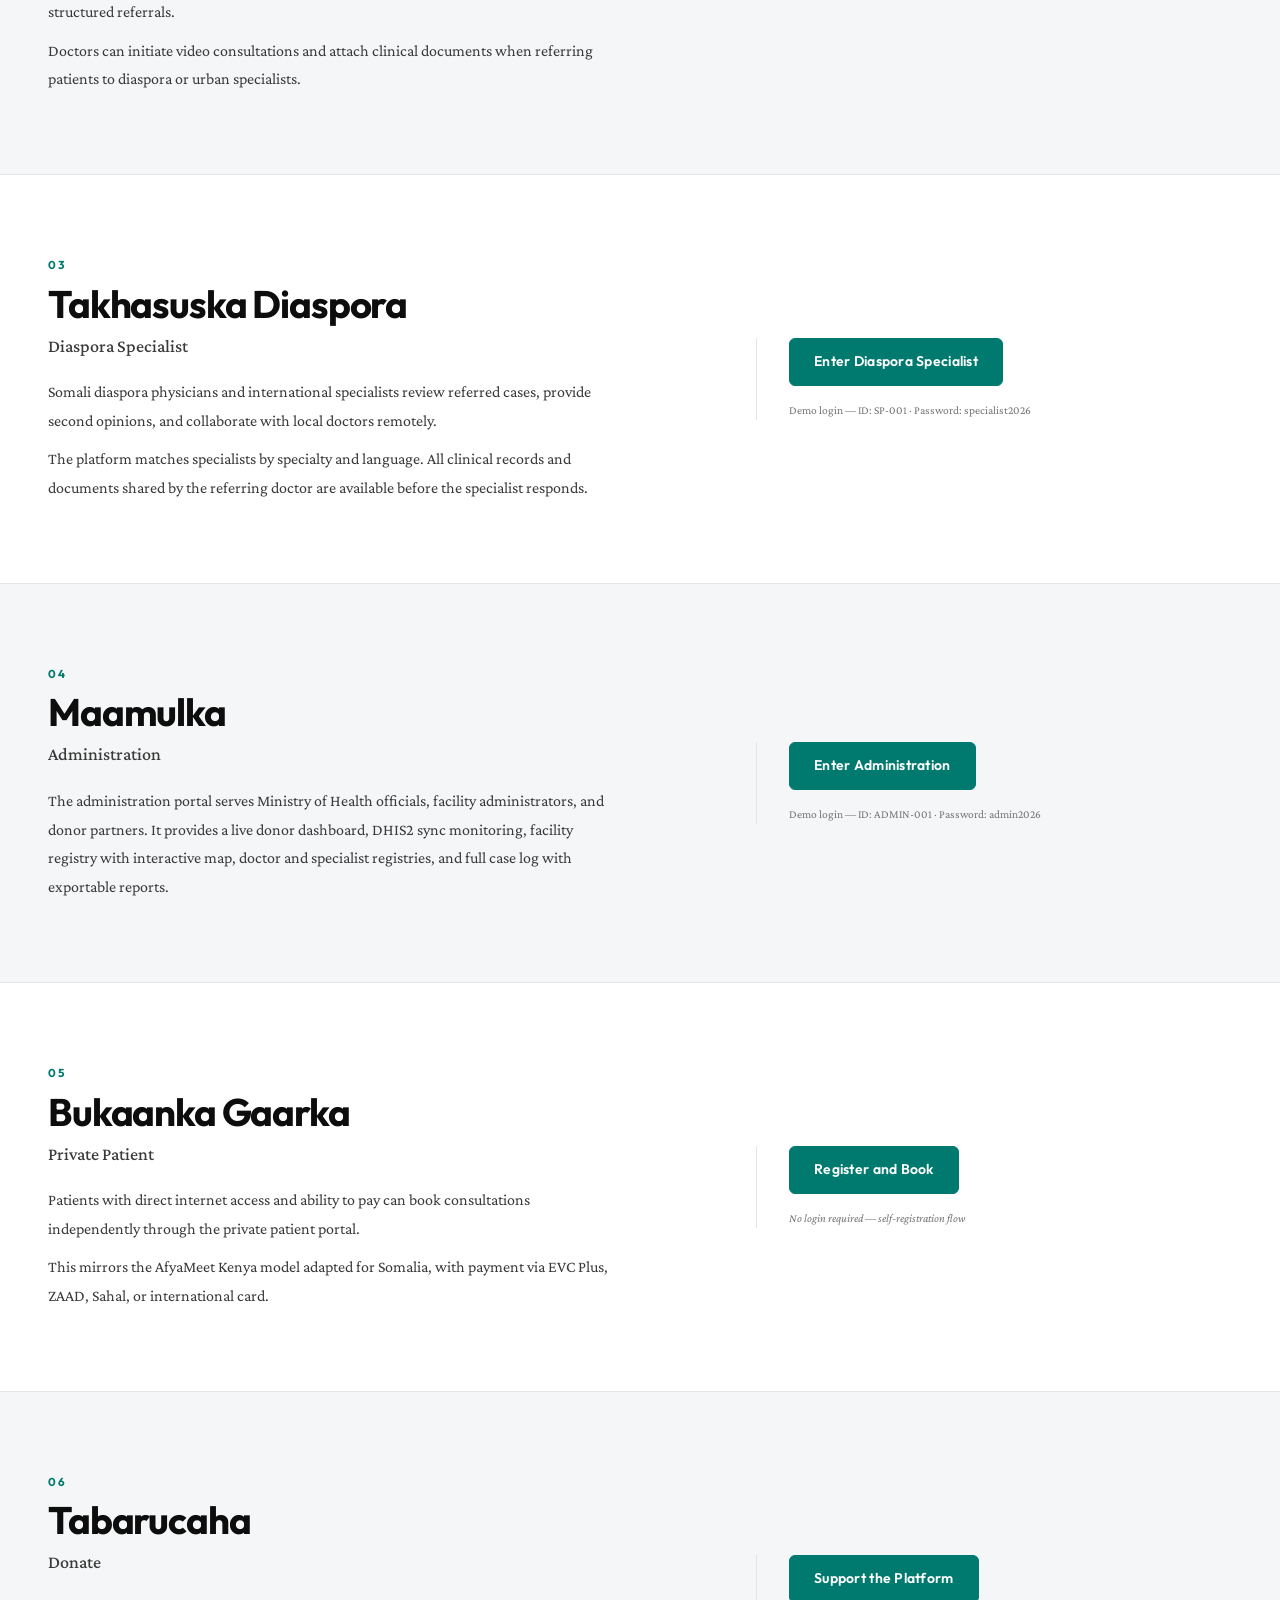
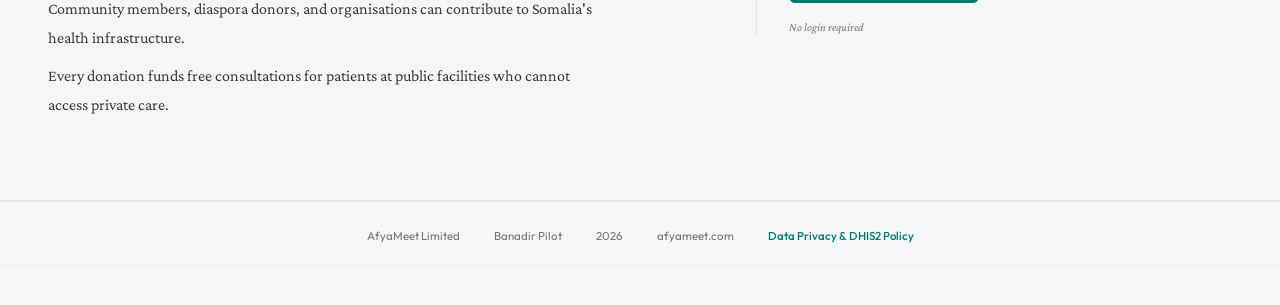
==== commit 36efb862: "feat: login guard, referral upload/modal, Leaflet map fix, index redesign - Add login overlays to fa" ====
--- a/index.html
+++ b/index.html
@@ -6,44 +6,149 @@
   <title>TeleCaafimaad</title>
   <link rel="stylesheet" href="css/base.css">
   <link rel="stylesheet" href="css/app.css">
-  <script>if(location.hostname==='127.0.0.1')location.replace(location.href.replace('//127.0.0.1','//localhost'));</script>
 </head>
 <body class="page-index">
-  <main class="index-wrap">
-    <div class="index-brand">
-      <div class="brand-mark">TC</div>
-      <h1 class="brand-name">TeleCaafimaad</h1>
-      <p class="brand-sub">Caafimaadka Guriga Keen &nbsp;·&nbsp; Bringing Health Home</p>
+
+  <!-- HERO SECTION -->
+  <section class="idx-hero">
+    <div class="idx-hero-content">
+      <h1 class="idx-hero-title">TeleCaafimaad</h1>
+      <p class="idx-hero-tagline">Somalia's Digital Health Infrastructure</p>
+      <p class="idx-hero-powered">Powered by AfyaMeet Limited</p>
+      <p class="idx-hero-so">Caafimaad Guriga</p>
+      <p class="idx-hero-desc">A facility-mediated telemedicine platform connecting Somali patients with verified local and diaspora physicians.</p>
     </div>
-    <nav class="role-grid" aria-label="Select your role">
-      <a href="patient.html" class="role-card">
-        <span class="role-num">01</span>
-        <span class="role-so">Bukaanka</span>
-        <span class="role-en">Patient</span>
-        <span class="role-desc">Anonymous consultation in Somali</span>
-      </a>
-      <a href="doctor.html" class="role-card">
-        <span class="role-num">02</span>
-        <span class="role-so">Dhakhtar</span>
-        <span class="role-en">Doctor</span>
-        <span class="role-desc">Diaspora physician interface</span>
-      </a>
-      <a href="admin.html" class="role-card">
-        <span class="role-num">03</span>
-        <span class="role-so">Maamulka</span>
-        <span class="role-en">Administration</span>
-        <span class="role-desc">Reporting and DHIS2 oversight</span>
-      </a>
-    </nav>
-    <footer class="index-footer">
-      <span>AfyaMeet Limited</span>
-      <span class="footer-sep">·</span>
-      <span>Pilot — Banadir District</span>
-      <span class="footer-sep">·</span>
-      <span>2026</span>
-    </footer>
-  </main>
+    <div class="idx-scroll-indicator">Explore the platform ↓</div>
+  </section>
+
+  <!-- 01 FACILITY WORKER -->
+  <section class="idx-portal idx-portal--white">
+    <div class="idx-portal-inner">
+      <div class="idx-portal-left">
+        <span class="idx-portal-num">01</span>
+        <h2 class="idx-portal-so">Shaqaalaha Xarunta</h2>
+        <p class="idx-portal-en">Facility Worker</p>
+        <div class="idx-portal-desc">
+          <p>Health facilities are the first point of contact between patients and the TeleCaafimaad platform. Trained facility workers register patients, initiate consultations on their behalf, upload medical records, and manage referrals.</p>
+          <p>This interface is designed for staff at public health units, regional hospitals, and NGO-supported facilities across Somalia's pilot districts.</p>
+        </div>
+      </div>
+      <div class="idx-portal-right">
+        <a href="facility.html" class="btn btn-primary idx-portal-btn">Enter Facility Worker</a>
+        <p class="idx-portal-cred">Demo login — ID: FW-001 · Password: facility2026</p>
+      </div>
+    </div>
+  </section>
+
+  <!-- 02 LOCAL DOCTOR -->
+  <section class="idx-portal idx-portal--surface">
+    <div class="idx-portal-inner">
+      <div class="idx-portal-left">
+        <span class="idx-portal-num">02</span>
+        <h2 class="idx-portal-so">Dhakhtar Maxalliga</h2>
+        <p class="idx-portal-en">Local Doctor</p>
+        <div class="idx-portal-desc">
+          <p>Local physicians at onboarded facilities use this portal to manage their patient case queue, respond to consultations, request specialist input on complex cases, and issue structured referrals.</p>
+          <p>Doctors can initiate video consultations and attach clinical documents when referring patients to diaspora or urban specialists.</p>
+        </div>
+      </div>
+      <div class="idx-portal-right">
+        <a href="doctor.html" class="btn btn-primary idx-portal-btn">Enter Local Doctor</a>
+        <p class="idx-portal-cred">Demo login — ID: DR-001 · Password: doctor2026</p>
+      </div>
+    </div>
+  </section>
+
+  <!-- 03 DIASPORA SPECIALIST -->
+  <section class="idx-portal idx-portal--white">
+    <div class="idx-portal-inner">
+      <div class="idx-portal-left">
+        <span class="idx-portal-num">03</span>
+        <h2 class="idx-portal-so">Takhasuska Diaspora</h2>
+        <p class="idx-portal-en">Diaspora Specialist</p>
+        <div class="idx-portal-desc">
+          <p>Somali diaspora physicians and international specialists review referred cases, provide second opinions, and collaborate with local doctors remotely.</p>
+          <p>The platform matches specialists by specialty and language. All clinical records and documents shared by the referring doctor are available before the specialist responds.</p>
+        </div>
+      </div>
+      <div class="idx-portal-right">
+        <a href="specialist.html" class="btn btn-primary idx-portal-btn">Enter Diaspora Specialist</a>
+        <p class="idx-portal-cred">Demo login — ID: SP-001 · Password: specialist2026</p>
+      </div>
+    </div>
+  </section>
+
+  <!-- 04 ADMINISTRATION -->
+  <section class="idx-portal idx-portal--surface">
+    <div class="idx-portal-inner">
+      <div class="idx-portal-left">
+        <span class="idx-portal-num">04</span>
+        <h2 class="idx-portal-so">Maamulka</h2>
+        <p class="idx-portal-en">Administration</p>
+        <div class="idx-portal-desc">
+          <p>The administration portal serves Ministry of Health officials, facility administrators, and donor partners. It provides a live donor dashboard, DHIS2 sync monitoring, facility registry with interactive map, doctor and specialist registries, and full case log with exportable reports.</p>
+        </div>
+      </div>
+      <div class="idx-portal-right">
+        <a href="admin.html" class="btn btn-primary idx-portal-btn">Enter Administration</a>
+        <p class="idx-portal-cred">Demo login — ID: ADMIN-001 · Password: admin2026</p>
+      </div>
+    </div>
+  </section>
+
+  <!-- 05 PRIVATE PATIENT -->
+  <section class="idx-portal idx-portal--white">
+    <div class="idx-portal-inner">
+      <div class="idx-portal-left">
+        <span class="idx-portal-num">05</span>
+        <h2 class="idx-portal-so">Bukaanka Gaarka</h2>
+        <p class="idx-portal-en">Private Patient</p>
+        <div class="idx-portal-desc">
+          <p>Patients with direct internet access and ability to pay can book consultations independently through the private patient portal.</p>
+          <p>This mirrors the AfyaMeet Kenya model adapted for Somalia, with payment via EVC Plus, ZAAD, Sahal, or international card.</p>
+        </div>
+      </div>
+      <div class="idx-portal-right">
+        <a href="patient.html" class="btn btn-primary idx-portal-btn">Register and Book</a>
+        <p class="idx-portal-cred" style="color:var(--ink-3);font-style:italic">No login required — self-registration flow</p>
+      </div>
+    </div>
+  </section>
+
+  <!-- 06 DONATE -->
+  <section class="idx-portal idx-portal--surface">
+    <div class="idx-portal-inner">
+      <div class="idx-portal-left">
+        <span class="idx-portal-num">06</span>
+        <h2 class="idx-portal-so">Tabarucaha</h2>
+        <p class="idx-portal-en">Donate</p>
+        <div class="idx-portal-desc">
+          <p>Community members, diaspora donors, and organisations can contribute to Somalia's health infrastructure.</p>
+          <p>Every donation funds free consultations for patients at public facilities who cannot access private care.</p>
+        </div>
+      </div>
+      <div class="idx-portal-right">
+        <a href="donor.html" class="btn btn-primary idx-portal-btn">Support the Platform</a>
+        <p class="idx-portal-cred" style="color:var(--ink-3);font-style:italic">No login required</p>
+      </div>
+    </div>
+  </section>
+
+  <!-- FOOTER -->
+  <footer class="idx-footer">
+    <span>AfyaMeet Limited</span>
+    <span class="idx-footer-sep">·</span>
+    <span>Banadir Pilot</span>
+    <span class="idx-footer-sep">·</span>
+    <span>2026</span>
+    <span class="idx-footer-sep">·</span>
+    <a href="https://afyameet.com" target="_blank" rel="noopener">afyameet.com</a>
+    <span class="idx-footer-sep">·</span>
+    <a href="privacy.html" class="footer-privacy">Data Privacy &amp; DHIS2 Policy</a>
+  </footer>
+
   <script src="js/db.js"></script>
+  <script>DB.init();</script>
 
   <footer class="afyameet-footer">
     <a href="https://afyameet.com" target="_blank" rel="noopener noreferrer" class="afyameet-footer-link">
--- a/css/base.css
+++ b/css/base.css
@@ -1,64 +1,67 @@
 /* ============================================================
-   BASE.CSS — Google Fonts, reset, custom properties, typography
+   BASE.CSS — Design system foundation
    ============================================================ */
 
-@import url('https://fonts.googleapis.com/css2?family=Plus+Jakarta+Sans:ital,wght@0,300;0,400;0,500;0,600;0,700;1,300&display=swap');
+@import url('https://fonts.googleapis.com/css2?family=Outfit:wght@300;400;500;600;700&family=Crimson+Pro:ital,wght@0,400;0,600;1,400&display=swap');
 
 /* ── Custom properties ──────────────────────────────────── */
 :root {
-  /* Colors */
-  --bg:         #FFFFFF;
-  --ink:        #1A1A1A;
-  --ink-2:      #3D3D3D;
-  --ink-3:      #757575;
-  --rule:       #E0E0E0;
-  --accent:     #1565C0;
-  --accent-bg:  #E3F2FD;
-  --surface:    #F5F5F5;
+  --bg:           #FAFAFA;
+  --bg-2:         #F0F2F4;
+  --ink:          #0D0D0D;
+  --ink-2:        #3A3A3A;
+  --ink-3:        #757575;
+  --rule:         #E2E4E7;
+  --accent:       #007A6E;
+  --accent-2:     #005F56;
+  --accent-bg:    #E6F4F2;
+  --white:        #FFFFFF;
+  --surface:      #F5F6F7;
 
-  /* Dark surface (sidebar) */
-  --dark:       #0D47A1;
-  --dark-2:     #1565C0;
-  --dark-3:     #1976D2;
-  --dark-ink:   #FFFFFF;
-  --dark-ink-2: #BBDEFB;
-  --dark-rule:  #1565C0;
+  --dark:         #0A1628;
+  --dark-2:       #132236;
+  --dark-3:       #1C3048;
+  --dark-ink:     #F5F6F7;
+  --dark-ink-2:   #9BAFC2;
+  --dark-rule:    #1C3048;
 
-  /* Status */
-  --green:     #2E7D32;
-  --green-bg:  #E8F5E9;
-  --red:       #C62828;
-  --red-bg:    #FFEBEE;
-  --amber:     #E65100;
-  --amber-bg:  #FFF3E0;
+  --green:        #1A7A4A;
+  --green-bg:     #E6F4ED;
+  --red:          #B91C1C;
+  --red-bg:       #FEE2E2;
+  --amber:        #B45309;
+  --amber-bg:     #FEF3C7;
+  --teal:         #007A6E;
+  --teal-bg:      #E6F4F2;
 
-  /* Typography */
-  --font-ui:   'Plus Jakarta Sans', system-ui, sans-serif;
-  --font-text: 'Plus Jakarta Sans', system-ui, sans-serif;
+  --font-ui:      'Outfit', system-ui, sans-serif;
+  --font-text:    'Crimson Pro', Georgia, serif;
 
-  /* Type scale — larger for readability */
-  --t-xs:   0.75rem;
-  --t-sm:   0.9375rem;
-  --t-base: 1.0625rem;
-  --t-md:   1.25rem;
-  --t-lg:   1.5rem;
-  --t-xl:   2rem;
-  --t-2xl:  2.75rem;
+  --t-xs:         0.72rem;
+  --t-sm:         0.875rem;
+  --t-base:       1rem;
+  --t-md:         1.125rem;
+  --t-lg:         1.375rem;
+  --t-xl:         1.875rem;
+  --t-2xl:        2.5rem;
+  --t-3xl:        3.5rem;
 
-  /* Spacing */
   --s1: 0.5rem;
   --s2: 1rem;
   --s3: 1.5rem;
-  --s4: 2.5rem;
-  --s5: 4rem;
+  --s4: 2rem;
+  --s5: 3rem;
+  --s6: 5rem;
 
-  /* Layout */
-  --nav-h:     3.5rem;
-  --sidebar-w: 230px;
-  --radius:    4px;
+  --nav-h:        3.75rem;
+  --sidebar-w:    260px;
+  --max-w:        1280px;
+  --radius-sm:    3px;
+  --radius:       6px;
+  --radius-lg:    12px;
 
-  /* Transitions */
-  --ease: cubic-bezier(0.25, 0.1, 0.25, 1);
+  --shadow-sm:    0 1px 3px rgba(0,0,0,0.08);
+  --ease:         cubic-bezier(0.25, 0.1, 0.25, 1);
 }
 
 /* ── Reset ──────────────────────────────────────────────── */
@@ -78,11 +81,17 @@
   font-family: var(--font-ui);
   font-size: var(--t-base);
   font-weight: 400;
-  line-height: 1.75;
+  line-height: 1.7;
   color: var(--ink);
   background: var(--bg);
   overflow-x: hidden;
   -webkit-font-smoothing: antialiased;
+  animation: fadeInPage 0.25s ease forwards;
+}
+
+@keyframes fadeInPage {
+  from { opacity: 0; }
+  to   { opacity: 1; }
 }
 
 ul, ol { list-style: none; }
@@ -122,7 +131,7 @@
 }
 
 /* ── Typography ─────────────────────────────────────────── */
-h1, h2, h3, h4 {
+h1, h2, h3, h4, h5 {
   font-family: var(--font-ui);
   font-weight: 700;
   line-height: 1.2;
@@ -133,21 +142,22 @@
 h2 { font-size: var(--t-xl); }
 h3 { font-size: var(--t-lg); font-weight: 600; }
 h4 { font-size: var(--t-md); font-weight: 600; }
+h5 { font-size: var(--t-base); font-weight: 600; }
 
 p {
   font-family: var(--font-text);
   font-size: var(--t-base);
   color: var(--ink-2);
-  line-height: 1.75;
+  line-height: 1.8;
 }
 
 strong { font-weight: 600; color: var(--ink); }
 em { font-style: italic; }
 
 /* ── Scrollbar ──────────────────────────────────────────── */
-::-webkit-scrollbar { width: 5px; height: 5px; }
+::-webkit-scrollbar { width: 4px; height: 4px; }
 ::-webkit-scrollbar-track { background: transparent; }
-::-webkit-scrollbar-thumb { background: var(--rule); border-radius: 0; }
+::-webkit-scrollbar-thumb { background: var(--rule); }
 
 /* ── Utilities ──────────────────────────────────────────── */
 .hidden { display: none !important; }
--- a/css/app.css
+++ b/css/app.css
@@ -1,19 +1,26 @@
 /* ============================================================
    APP.CSS — All component and layout styles
-   Organized: shared → index → patient → doctor → admin
+   Sections: shared → index → patient → facility → doctor →
+             specialist → admin → donor → privacy → footer → responsive
    ============================================================ */
+
+/* ── Shared: View transitions ───────────────────────────── */
+@keyframes fadeInView {
+  from { opacity: 0; transform: translateY(6px); }
+  to   { opacity: 1; transform: translateY(0); }
+}
 
 /* ── Shared: Buttons ────────────────────────────────────── */
 .btn {
   display: inline-flex;
   align-items: center;
   justify-content: center;
-  gap: 0.5rem;
-  padding: 0.65rem 1.5rem;
+  gap: 0.4rem;
+  padding: 0.55rem 1.25rem;
   font-family: var(--font-ui);
   font-size: var(--t-sm);
   font-weight: 600;
-  letter-spacing: 0.03em;
+  letter-spacing: 0.02em;
   border-radius: var(--radius);
   cursor: pointer;
   transition: background 0.15s var(--ease), color 0.15s var(--ease), border-color 0.15s var(--ease);
@@ -26,520 +33,117 @@
   color: #fff;
   border-color: var(--accent);
 }
-
-.btn-primary:hover {
-  background: color-mix(in srgb, var(--accent) 82%, #000);
-  border-color: color-mix(in srgb, var(--accent) 82%, #000);
-}
+.btn-primary:hover { background: var(--accent-2); border-color: var(--accent-2); }
 
 .btn-outline {
   background: transparent;
   color: var(--ink);
   border-color: var(--rule);
 }
-
-.btn-outline:hover {
-  border-color: var(--ink);
-}
-
-.btn-wide { width: 100%; }
-
-.btn-sm {
-  padding: 0.4rem 0.9rem;
-  font-size: var(--t-xs);
-}
-
-/* ── Shared: Form elements ──────────────────────────────── */
+.btn-outline:hover { border-color: var(--ink); }
+
+.btn-ghost {
+  background: transparent;
+  color: var(--ink-3);
+  border-color: transparent;
+}
+.btn-ghost:hover { color: var(--ink); }
+
+.btn-danger {
+  background: var(--red-bg);
+  color: var(--red);
+  border-color: transparent;
+}
+.btn-danger:hover { background: var(--red); color: #fff; }
+
+.btn-wide  { width: 100%; }
+.btn-sm    { padding: 0.35rem 0.85rem; font-size: var(--t-xs); }
+.btn-xs    { padding: 0.2rem 0.6rem; font-size: var(--t-xs); }
+
+/* ── Shared: Forms ──────────────────────────────────────── */
 .form-group {
   display: flex;
   flex-direction: column;
-  gap: 0.4rem;
-  margin-bottom: var(--s3);
+  gap: 0.35rem;
+  margin-bottom: var(--s2);
 }
 
 .form-label {
   font-size: var(--t-sm);
   font-weight: 600;
   color: var(--ink);
-  letter-spacing: 0.01em;
-}
-
-.form-input {
+}
+
+.form-hint {
+  font-size: var(--t-xs);
+  color: var(--ink-3);
+}
+
+.form-input,
+.form-select,
+.form-textarea {
   width: 100%;
-  padding: 0.65rem 0.85rem;
-  background: #fff;
+  padding: 0.6rem 0.8rem;
+  background: var(--white);
   border: 1px solid var(--rule);
   border-radius: var(--radius);
   font-family: var(--font-ui);
-  font-size: var(--t-base);
+  font-size: var(--t-sm);
   color: var(--ink);
   transition: border-color 0.15s var(--ease);
 }
 
-.form-input:focus {
-  border-color: var(--accent);
-  outline: none;
-}
-
-.form-input--short { max-width: 10rem; }
-
-.form-select {
-  width: 100%;
-  padding: 0.65rem 0.85rem;
-  background: #fff;
-  border: 1px solid var(--rule);
-  border-radius: var(--radius);
-  font-family: var(--font-ui);
-  font-size: var(--t-base);
-  color: var(--ink);
-  cursor: pointer;
-  appearance: auto;
-  transition: border-color 0.15s var(--ease);
-}
-
-.form-select:focus {
-  border-color: var(--accent);
-  outline: none;
-}
-
-.form-textarea {
-  width: 100%;
-  padding: 0.65rem 0.85rem;
-  background: #fff;
-  border: 1px solid var(--rule);
-  border-radius: var(--radius);
-  font-family: var(--font-text);
-  font-size: var(--t-base);
-  color: var(--ink);
-  resize: vertical;
-  min-height: 80px;
-  line-height: 1.6;
-  transition: border-color 0.15s var(--ease);
-}
-
+.form-input:focus,
+.form-select:focus,
 .form-textarea:focus {
   border-color: var(--accent);
   outline: none;
 }
 
+.form-select { cursor: pointer; appearance: auto; }
+.form-select option[value=""] { color: var(--ink-3); }
+
+.form-textarea {
+  font-family: var(--font-text);
+  resize: vertical;
+  min-height: 80px;
+  line-height: 1.7;
+}
+
+.form-input--short { max-width: 9rem; }
+
 .form-row {
   display: grid;
   grid-template-columns: 1fr 1fr;
   gap: var(--s2);
 }
 
+.form-row-3 {
+  display: grid;
+  grid-template-columns: 1fr 1fr 1fr;
+  gap: var(--s2);
+}
+
 .form-error {
-  font-size: var(--t-sm);
+  font-size: var(--t-xs);
   color: var(--red);
-  min-height: 1.2em;
-}
-
-/* ── Shared: Status badges ──────────────────────────────── */
-.status-badge {
-  display: inline-block;
-  font-size: var(--t-xs);
-  font-weight: 600;
-  letter-spacing: 0.05em;
-  text-transform: uppercase;
-  padding: 0.2rem 0.55rem;
-  border-radius: var(--radius);
-}
-
-.status-waiting  { background: var(--amber-bg);  color: var(--amber); }
-.status-active   { background: var(--green-bg);  color: var(--green); }
-.status-closed   { background: var(--surface);   color: var(--ink-3); }
-.status-pending  { background: var(--amber-bg);  color: var(--amber); }
-.status-failed   { background: var(--red-bg);    color: var(--red);   }
-.status-success  { background: var(--green-bg);  color: var(--green); }
-
-.status-dot {
-  display: inline-block;
-  width: 7px;
-  height: 7px;
-  border-radius: 50%;
-}
-
-.status-dot--active { background: var(--green); }
-.status-dot--idle   { background: var(--ink-3); }
-
-/* ── Shared: Panel label ────────────────────────────────── */
-.panel-label {
-  font-size: var(--t-xs);
-  font-weight: 600;
-  letter-spacing: 0.1em;
-  text-transform: uppercase;
-  color: var(--ink-3);
-  margin-bottom: var(--s2);
-  padding-bottom: 0.5rem;
-  border-bottom: 1px solid var(--rule);
-}
-
-/* ── Shared: Badge ──────────────────────────────────────── */
-.badge {
-  display: inline-flex;
-  align-items: center;
-  justify-content: center;
-  min-width: 1.25rem;
-  height: 1.25rem;
-  padding: 0 0.35rem;
-  background: var(--accent);
-  color: #fff;
-  font-size: var(--t-xs);
-  font-weight: 700;
-  border-radius: 999px;
-}
-
-/* ── Shared: View header ────────────────────────────────── */
-.view-header {
-  display: flex;
-  align-items: baseline;
-  gap: var(--s2);
-  padding-bottom: var(--s2);
-  margin-bottom: var(--s3);
-  border-bottom: 1px solid var(--rule);
-  flex-wrap: wrap;
-}
-
-.view-title {
-  font-size: var(--t-lg);
-  font-weight: 700;
-  color: var(--ink);
-}
-
-.view-meta {
-  font-size: var(--t-sm);
-  color: var(--ink-3);
-}
-
-/* ── Shared: Data table ─────────────────────────────────── */
-.table-wrap {
-  overflow-x: auto;
-  border: 1px solid var(--rule);
-  border-radius: var(--radius);
-}
-
-.data-table {
-  width: 100%;
-  border-collapse: collapse;
-  font-size: var(--t-sm);
-}
-
-.data-table thead {
-  background: var(--surface);
-  border-bottom: 1px solid var(--rule);
-}
-
-.data-table th {
-  padding: 0.65rem 0.85rem;
-  font-size: var(--t-xs);
-  font-weight: 600;
-  letter-spacing: 0.06em;
-  text-transform: uppercase;
-  color: var(--ink-3);
-  text-align: left;
-  white-space: nowrap;
-}
-
-.data-table td {
-  padding: 0.7rem 0.85rem;
-  color: var(--ink-2);
-  border-bottom: 1px solid var(--rule);
-  vertical-align: top;
-}
-
-.data-table tr:last-child td { border-bottom: none; }
-
-.data-table tbody tr:hover { background: var(--surface); }
-
-.table-header {
-  display: flex;
-  align-items: baseline;
-  gap: var(--s2);
-  margin-bottom: var(--s3);
-  flex-wrap: wrap;
-}
-
-/* ── INDEX PAGE ─────────────────────────────────────────── */
-.page-index {
-  min-height: 100vh;
-  display: flex;
-  align-items: center;
-  justify-content: center;
-}
-
-.index-wrap {
-  width: 100%;
-  max-width: 720px;
-  padding: var(--s4) var(--s3);
-  display: flex;
-  flex-direction: column;
-  gap: var(--s4);
-}
-
-.index-brand {
-  display: flex;
-  flex-direction: column;
+  min-height: 1.1em;
+}
+
+.form-check {
+  display: flex;
+  align-items: center;
   gap: 0.5rem;
-}
-
-.brand-mark {
-  font-size: var(--t-xs);
-  font-weight: 700;
-  letter-spacing: 0.15em;
-  text-transform: uppercase;
-  color: var(--ink-3);
-}
-
-.brand-name {
-  font-family: var(--font-ui);
-  font-size: clamp(2rem, 8vw, var(--t-2xl));
-  font-weight: 700;
-  color: var(--ink);
-  letter-spacing: -0.03em;
-}
-
-.brand-sub {
-  font-size: var(--t-sm);
-  color: var(--ink-3);
-  font-family: var(--font-text);
-  font-style: italic;
-}
-
-.role-grid {
-  display: grid;
-  grid-template-columns: repeat(3, 1fr);
-  gap: var(--s2);
-  border-top: 2px solid var(--ink);
-  padding-top: var(--s3);
-}
-
-.role-card {
-  display: flex;
-  flex-direction: column;
-  gap: 0.35rem;
-  padding: var(--s3) var(--s2);
-  border: 1px solid var(--rule);
-  border-radius: var(--radius);
-  transition: border-color 0.15s var(--ease), background 0.15s var(--ease);
+  font-size: var(--t-sm);
   cursor: pointer;
 }
 
-.role-card:hover {
-  border-color: var(--ink);
-  background: var(--surface);
-}
-
-.role-num {
-  font-size: var(--t-xs);
-  font-weight: 600;
-  letter-spacing: 0.1em;
-  color: var(--accent);
-}
-
-.role-so {
-  font-size: var(--t-lg);
-  font-weight: 700;
-  color: var(--ink);
-  letter-spacing: -0.02em;
-}
-
-.role-en {
-  font-size: var(--t-sm);
-  font-weight: 500;
-  color: var(--ink-2);
-}
-
-.role-desc {
-  font-family: var(--font-text);
-  font-size: var(--t-xs);
-  color: var(--ink-3);
-  margin-top: 0.25rem;
-  line-height: 1.5;
-}
-
-.index-footer {
-  display: flex;
-  gap: var(--s2);
-  align-items: center;
-  font-size: var(--t-xs);
-  color: var(--ink-3);
-  border-top: 1px solid var(--rule);
-  padding-top: var(--s2);
-}
-
-.footer-sep { color: var(--rule); }
-
-@media (max-width: 500px) {
-  .role-grid { grid-template-columns: 1fr; }
-}
-
-/* ── PATIENT PAGE ───────────────────────────────────────── */
-.page-patient {
-  min-height: 100vh;
-  background: var(--bg);
-}
-
-.p-header {
-  position: sticky;
-  top: 0;
-  z-index: 50;
-  display: flex;
-  align-items: center;
-  justify-content: space-between;
-  height: var(--nav-h);
-  padding: 0 var(--s3);
-  background: var(--bg);
-  border-bottom: 1px solid var(--rule);
-}
-
-.p-back {
-  font-size: var(--t-sm);
-  font-weight: 700;
-  color: var(--ink-2);
-  letter-spacing: 0.05em;
-  transition: color 0.15s var(--ease);
-}
-
-.p-back:hover { color: var(--ink); }
-
-.lang-btn {
-  font-size: var(--t-xs);
-  font-weight: 600;
-  letter-spacing: 0.1em;
-  color: var(--ink-3);
-  border: 1px solid var(--rule);
-  padding: 0.25rem 0.6rem;
-  border-radius: var(--radius);
-  transition: border-color 0.15s var(--ease), color 0.15s var(--ease);
-}
-
-.lang-btn:hover { color: var(--ink); border-color: var(--ink); }
-
-.p-progress {
-  display: flex;
-  align-items: center;
-  padding: var(--s2) var(--s3);
-  gap: 0;
-  overflow-x: auto;
-  border-bottom: 1px solid var(--rule);
-}
-
-.progress-step {
-  display: flex;
-  align-items: center;
-  gap: 0.5rem;
+.form-check input[type="checkbox"] {
+  width: 1rem;
+  height: 1rem;
+  accent-color: var(--accent);
+  cursor: pointer;
   flex-shrink: 0;
-}
-
-.ps-num {
-  display: flex;
-  align-items: center;
-  justify-content: center;
-  width: 1.75rem;
-  height: 1.75rem;
-  border-radius: 50%;
-  border: 2px solid var(--rule);
-  font-size: var(--t-xs);
-  font-weight: 700;
-  color: var(--ink-3);
-  flex-shrink: 0;
-  transition: all 0.2s var(--ease);
-}
-
-.ps-label {
-  font-size: var(--t-xs);
-  font-weight: 600;
-  letter-spacing: 0.05em;
-  color: var(--ink-3);
-  white-space: nowrap;
-}
-
-.progress-step.active .ps-num {
-  background: var(--accent);
-  border-color: var(--accent);
-  color: #fff;
-}
-
-.progress-step.active .ps-label { color: var(--ink); }
-.progress-step.done .ps-num { background: var(--ink); border-color: var(--ink); color: var(--bg); }
-.progress-step.done .ps-label { color: var(--ink-2); }
-
-.progress-line {
-  flex: 1;
-  min-width: 1.5rem;
-  height: 1px;
-  background: var(--rule);
-  margin: 0 0.5rem;
-}
-
-.p-main {
-  max-width: 540px;
-  margin: 0 auto;
-  padding: var(--s4) var(--s3);
-}
-
-.p-step { display: none; }
-.p-step.active { display: block; }
-
-.step-title {
-  font-size: var(--t-xl);
-  font-weight: 700;
-  color: var(--ink);
-  margin-bottom: 0.5rem;
-  letter-spacing: -0.02em;
-}
-
-.step-sub {
-  font-family: var(--font-text);
-  font-size: var(--t-sm);
-  color: var(--ink-3);
-  margin-bottom: var(--s3);
-  line-height: 1.6;
-}
-
-.phone-input-row {
-  display: flex;
-  align-items: stretch;
-  border: 1px solid var(--rule);
-  border-radius: var(--radius);
-  overflow: hidden;
-  background: #fff;
-  transition: border-color 0.15s var(--ease);
-}
-
-.phone-input-row:focus-within { border-color: var(--accent); }
-
-.phone-prefix {
-  display: flex;
-  align-items: center;
-  padding: 0 0.75rem;
-  font-size: var(--t-sm);
-  font-weight: 600;
-  color: var(--ink-2);
-  background: var(--surface);
-  border-right: 1px solid var(--rule);
-  white-space: nowrap;
-}
-
-.phone-input-row .form-input {
-  border: none;
-  border-radius: 0;
-  background: transparent;
-}
-
-.phone-input-row .form-input:focus { outline: none; }
-
-.otp-section {
-  margin-top: var(--s3);
-  padding-top: var(--s3);
-  border-top: 1px solid var(--rule);
-}
-
-.otp-sent {
-  font-size: var(--t-sm);
-  color: var(--green);
-  margin-bottom: var(--s2);
-  font-style: italic;
 }
 
 .check-grid {
@@ -555,7 +159,7 @@
   display: flex;
   align-items: center;
   gap: 0.6rem;
-  padding: 0.65rem 0.85rem;
+  padding: 0.6rem 0.8rem;
   font-size: var(--t-sm);
   cursor: pointer;
   border-bottom: 1px solid var(--rule);
@@ -567,7 +171,8 @@
 .check-item:hover { background: var(--accent-bg); }
 .check-item:nth-child(even) { border-right: none; }
 .check-item:last-child,
-.check-item:nth-last-child(2) { border-bottom: none; }
+.check-item:nth-last-child(2):nth-child(odd) { border-bottom: none; }
+.check-item:last-child:nth-child(even) { border-bottom: none; }
 
 .check-item input[type="checkbox"] {
   width: 1rem;
@@ -577,15 +182,1092 @@
   flex-shrink: 0;
 }
 
-.intake-form { padding-top: var(--s2); }
-
-/* Step 3 confirmation */
+/* Phone input */
+.phone-input-row {
+  display: flex;
+  align-items: stretch;
+  border: 1px solid var(--rule);
+  border-radius: var(--radius);
+  overflow: hidden;
+  background: var(--white);
+  transition: border-color 0.15s var(--ease);
+}
+.phone-input-row:focus-within { border-color: var(--accent); }
+.phone-prefix {
+  display: flex;
+  align-items: center;
+  padding: 0 0.75rem;
+  font-size: var(--t-sm);
+  font-weight: 600;
+  color: var(--ink-2);
+  background: var(--surface);
+  border-right: 1px solid var(--rule);
+  white-space: nowrap;
+}
+.phone-input-row .form-input {
+  border: none;
+  border-radius: 0;
+  background: transparent;
+}
+.phone-input-row .form-input:focus { outline: none; }
+
+/* Search bar */
+.search-bar {
+  display: flex;
+  align-items: center;
+  gap: var(--s1);
+}
+
+.search-input {
+  flex: 1;
+  padding: 0.55rem 0.8rem;
+  background: var(--white);
+  border: 1px solid var(--rule);
+  border-radius: var(--radius);
+  font-family: var(--font-ui);
+  font-size: var(--t-sm);
+  color: var(--ink);
+}
+.search-input:focus { border-color: var(--accent); outline: none; }
+
+/* ── Shared: Status badges ──────────────────────────────── */
+.status-badge {
+  display: inline-block;
+  font-size: var(--t-xs);
+  font-weight: 600;
+  letter-spacing: 0.04em;
+  text-transform: uppercase;
+  padding: 0.18rem 0.5rem;
+  border-radius: var(--radius-sm);
+}
+
+.status-active,  .status-success { background: var(--green-bg); color: var(--green); }
+.status-pending, .status-waiting  { background: var(--amber-bg); color: var(--amber); }
+.status-closed,  .status-inactive  { background: var(--surface);  color: var(--ink-3); }
+.status-failed                     { background: var(--red-bg);   color: var(--red);   }
+.status-teal                       { background: var(--teal-bg);  color: var(--teal);  }
+
+.urgency-badge {
+  display: inline-block;
+  font-size: var(--t-xs);
+  font-weight: 600;
+  padding: 0.18rem 0.5rem;
+  border-radius: var(--radius-sm);
+  text-transform: uppercase;
+  letter-spacing: 0.04em;
+}
+.urgency-high     { background: var(--red-bg);   color: var(--red); }
+.urgency-medium   { background: var(--amber-bg); color: var(--amber); }
+.urgency-low      { background: var(--green-bg); color: var(--green); }
+.urgency-routine  { background: var(--teal-bg);  color: var(--teal); }
+.urgency-urgent   { background: var(--amber-bg); color: var(--amber); }
+.urgency-emergency{ background: var(--red-bg);   color: var(--red); }
+
+.type-badge {
+  display: inline-block;
+  font-size: var(--t-xs);
+  font-weight: 600;
+  padding: 0.18rem 0.5rem;
+  border-radius: var(--radius-sm);
+  text-transform: uppercase;
+  letter-spacing: 0.04em;
+}
+.type-public  { background: var(--teal-bg);  color: var(--teal); }
+.type-private { background: var(--amber-bg); color: var(--amber); }
+
+.status-dot {
+  display: inline-block;
+  width: 7px;
+  height: 7px;
+  border-radius: 50%;
+  flex-shrink: 0;
+}
+.status-dot--active { background: var(--green); }
+.status-dot--idle   { background: var(--ink-3); }
+
+/* ── Shared: Badge (count) ──────────────────────────────── */
+.badge {
+  display: inline-flex;
+  align-items: center;
+  justify-content: center;
+  min-width: 1.2rem;
+  height: 1.2rem;
+  padding: 0 0.3rem;
+  background: var(--accent);
+  color: #fff;
+  font-size: var(--t-xs);
+  font-weight: 700;
+  border-radius: 999px;
+}
+
+/* ── Shared: Panel label ────────────────────────────────── */
+.panel-label {
+  font-size: var(--t-xs);
+  font-weight: 600;
+  letter-spacing: 0.1em;
+  text-transform: uppercase;
+  color: var(--ink-3);
+  margin-bottom: var(--s2);
+  padding-bottom: 0.5rem;
+  border-bottom: 1px solid var(--rule);
+}
+
+/* ── Shared: View header ────────────────────────────────── */
+.view-header {
+  display: flex;
+  align-items: baseline;
+  gap: var(--s2);
+  padding-bottom: var(--s2);
+  margin-bottom: var(--s3);
+  border-bottom: 1px solid var(--rule);
+  flex-wrap: wrap;
+}
+
+.view-title { font-size: var(--t-lg); font-weight: 700; color: var(--ink); }
+.view-meta  { font-size: var(--t-sm); color: var(--ink-3); }
+
+/* ── Shared: Data table ─────────────────────────────────── */
+.table-wrap {
+  overflow-x: auto;
+  border: 1px solid var(--rule);
+  border-radius: var(--radius);
+}
+
+.data-table { width: 100%; border-collapse: collapse; font-size: var(--t-sm); }
+
+.data-table thead {
+  background: var(--surface);
+  border-bottom: 1px solid var(--rule);
+}
+
+.data-table th {
+  padding: 0.6rem 0.8rem;
+  font-size: var(--t-xs);
+  font-weight: 600;
+  letter-spacing: 0.06em;
+  text-transform: uppercase;
+  color: var(--ink-3);
+  text-align: left;
+  white-space: nowrap;
+}
+
+.data-table td {
+  padding: 0.65rem 0.8rem;
+  color: var(--ink-2);
+  border-bottom: 1px solid var(--rule);
+  vertical-align: middle;
+}
+
+.data-table tr:last-child td { border-bottom: none; }
+.data-table tbody tr:hover { background: var(--surface); }
+.data-table tbody tr.is-clickable { cursor: pointer; }
+
+.table-header {
+  display: flex;
+  align-items: baseline;
+  gap: var(--s2);
+  margin-bottom: var(--s2);
+  flex-wrap: wrap;
+}
+
+/* ── Shared: Pagination ─────────────────────────────────── */
+.pagination {
+  display: flex;
+  align-items: center;
+  gap: var(--s1);
+  margin-top: var(--s2);
+}
+
+.page-btn {
+  min-width: 1.9rem;
+  height: 1.9rem;
+  display: flex;
+  align-items: center;
+  justify-content: center;
+  font-size: var(--t-sm);
+  font-weight: 500;
+  border: 1px solid var(--rule);
+  border-radius: var(--radius-sm);
+  color: var(--ink-2);
+  cursor: pointer;
+  transition: all 0.15s var(--ease);
+  padding: 0 0.4rem;
+}
+.page-btn:hover { border-color: var(--ink); color: var(--ink); }
+.page-btn.is-active { background: var(--ink); color: var(--bg); border-color: var(--ink); }
+.page-btn:disabled { opacity: 0.35; cursor: default; }
+
+/* ── Shared: Modal ──────────────────────────────────────── */
+.modal-overlay {
+  display: none;
+  position: fixed;
+  inset: 0;
+  background: rgba(10,22,40,0.55);
+  z-index: 500;
+  align-items: flex-start;
+  justify-content: center;
+  padding: var(--s5) var(--s2);
+  overflow-y: auto;
+}
+.modal-overlay.is-open { display: flex; animation: fadeInOverlay 0.18s ease forwards; }
+@keyframes fadeInOverlay {
+  from { opacity: 0; }
+  to   { opacity: 1; }
+}
+
+.modal {
+  background: var(--white);
+  border-radius: var(--radius-lg);
+  width: 100%;
+  max-width: 560px;
+  box-shadow: var(--shadow-sm);
+  display: flex;
+  flex-direction: column;
+}
+
+.modal-header {
+  display: flex;
+  align-items: center;
+  justify-content: space-between;
+  padding: var(--s3) var(--s3) var(--s2);
+  border-bottom: 1px solid var(--rule);
+}
+
+.modal-title { font-size: var(--t-md); font-weight: 700; color: var(--ink); }
+
+.modal-close {
+  font-size: 1.2rem;
+  color: var(--ink-3);
+  line-height: 1;
+  transition: color 0.15s var(--ease);
+}
+.modal-close:hover { color: var(--ink); }
+
+.modal-body { padding: var(--s3); overflow-y: auto; max-height: 65vh; }
+
+.modal-footer {
+  padding: var(--s2) var(--s3);
+  border-top: 1px solid var(--rule);
+  display: flex;
+  justify-content: flex-end;
+  gap: var(--s1);
+}
+
+/* Wider modal variant */
+.modal--wide { max-width: 720px; }
+
+/* ── Shared: Slideover ──────────────────────────────────── */
+.slideover-overlay {
+  display: none;
+  position: fixed;
+  inset: 0;
+  background: rgba(10,22,40,0.4);
+  z-index: 400;
+}
+.slideover-overlay.is-open { display: block; animation: fadeInOverlay 0.18s ease forwards; }
+
+.slideover {
+  position: fixed;
+  top: 0;
+  right: -480px;
+  width: 480px;
+  height: 100vh;
+  background: var(--white);
+  z-index: 401;
+  overflow-y: auto;
+  transition: right 0.25s var(--ease);
+  box-shadow: var(--shadow-sm);
+  display: flex;
+  flex-direction: column;
+}
+.slideover.is-open { right: 0; }
+
+.slideover-header {
+  display: flex;
+  align-items: center;
+  justify-content: space-between;
+  padding: var(--s2) var(--s3);
+  border-bottom: 1px solid var(--rule);
+  position: sticky;
+  top: 0;
+  background: var(--white);
+  z-index: 1;
+}
+
+.slideover-title { font-size: var(--t-md); font-weight: 700; }
+
+.slideover-close {
+  font-size: 1.2rem;
+  color: var(--ink-3);
+  transition: color 0.15s;
+}
+.slideover-close:hover { color: var(--ink); }
+
+.slideover-body { padding: var(--s3); flex: 1; }
+
+/* ── Shared: Detail grid ────────────────────────────────── */
+.detail-grid {
+  display: flex;
+  flex-direction: column;
+  border: 1px solid var(--rule);
+  border-radius: var(--radius);
+  overflow: hidden;
+  margin-bottom: var(--s3);
+}
+
+.detail-row {
+  display: grid;
+  grid-template-columns: 9rem 1fr;
+  gap: var(--s2);
+  padding: 0.6rem 0.8rem;
+  border-bottom: 1px solid var(--rule);
+  font-size: var(--t-sm);
+  align-items: baseline;
+}
+.detail-row:last-child { border-bottom: none; }
+
+.detail-key {
+  font-size: var(--t-xs);
+  font-weight: 600;
+  letter-spacing: 0.04em;
+  text-transform: uppercase;
+  color: var(--ink-3);
+}
+.detail-val { color: var(--ink-2); }
+
+/* ── Shared: Empty message ──────────────────────────────── */
+.empty-msg {
+  font-family: var(--font-text);
+  font-size: var(--t-sm);
+  color: var(--ink-3);
+  font-style: italic;
+  padding: var(--s3) 0;
+}
+
+/* ── Shared: Sidebar layout ─────────────────────────────── */
+.sidebar-layout {
+  display: flex;
+  height: 100vh;
+  overflow: hidden;
+}
+
+.app-sidebar {
+  width: var(--sidebar-w);
+  flex-shrink: 0;
+  background: var(--dark);
+  display: flex;
+  flex-direction: column;
+  height: 100vh;
+  overflow-y: auto;
+  position: relative;
+  z-index: 20;
+}
+
+.sidebar-brand {
+  display: flex;
+  align-items: center;
+  gap: 0.75rem;
+  padding: var(--s2);
+  border-bottom: 1px solid var(--dark-rule);
+}
+
+.sidebar-logo {
+  display: flex;
+  align-items: center;
+  justify-content: center;
+  width: 2rem;
+  height: 2rem;
+  background: var(--accent);
+  color: #fff;
+  font-size: var(--t-sm);
+  font-weight: 700;
+  border-radius: var(--radius);
+  flex-shrink: 0;
+}
+
+.sdi-name {
+  display: block;
+  font-size: var(--t-sm);
+  font-weight: 600;
+  color: var(--dark-ink);
+  white-space: nowrap;
+  overflow: hidden;
+  text-overflow: ellipsis;
+}
+
+.sdi-spec {
+  display: block;
+  font-size: var(--t-xs);
+  color: var(--dark-ink-2);
+}
+
+.sidebar-nav {
+  display: flex;
+  flex-direction: column;
+  flex: 1;
+  padding: var(--s1) 0;
+}
+
+.snav-item {
+  display: flex;
+  align-items: center;
+  justify-content: space-between;
+  padding: 0.7rem var(--s2);
+  font-size: var(--t-sm);
+  font-weight: 500;
+  color: var(--dark-ink-2);
+  text-align: left;
+  transition: color 0.15s var(--ease), background 0.15s var(--ease);
+  border-left: 2px solid transparent;
+}
+
+.snav-item:hover { color: var(--dark-ink); background: var(--dark-2); }
+.snav-item.is-active {
+  color: var(--dark-ink);
+  background: var(--dark-2);
+  border-left-color: var(--accent);
+}
+
+.sidebar-footer {
+  padding: var(--s2);
+  border-top: 1px solid var(--dark-rule);
+  display: flex;
+  align-items: center;
+  gap: 0.5rem;
+  font-size: var(--t-xs);
+  color: var(--dark-ink-2);
+}
+
+.app-main {
+  flex: 1;
+  overflow-y: auto;
+  padding: var(--s3) var(--s4);
+  background: var(--bg);
+}
+
+/* Mobile header for sidebar layouts */
+.mobile-header {
+  display: none;
+  align-items: center;
+  gap: var(--s2);
+  padding: 0 var(--s2);
+  height: var(--nav-h);
+  border-bottom: 1px solid var(--rule);
+  margin-bottom: var(--s2);
+}
+
+.mobile-menu-btn { font-size: 1.1rem; color: var(--ink); }
+.mobile-view-title { font-weight: 600; flex: 1; font-size: var(--t-sm); }
+
+.sidebar-backdrop {
+  display: none;
+  position: fixed;
+  inset: 0;
+  background: rgba(0,0,0,0.4);
+  z-index: 190;
+}
+.sidebar-backdrop.is-visible { display: block; animation: fadeInOverlay 0.2s ease forwards; }
+
+.app-view { display: none; }
+.app-view.is-active { display: block; animation: fadeInView 0.18s ease forwards; }
+
+/* ── Shared: Back button (in-view) ──────────────────────── */
+.back-btn {
+  font-size: var(--t-sm);
+  font-weight: 600;
+  color: var(--ink-3);
+  transition: color 0.15s var(--ease);
+  margin-right: var(--s2);
+}
+.back-btn:hover { color: var(--ink); }
+
+/* ── Page back nav (fixed, all non-index pages) ─────────── */
+.page-back-nav {
+  position: fixed;
+  top: var(--s2);
+  left: var(--s2);
+  z-index: 9999;
+  font-size: var(--t-xs);
+  font-weight: 700;
+  letter-spacing: 0.1em;
+  text-transform: uppercase;
+  color: var(--accent);
+  text-decoration: none;
+  line-height: 1;
+  transition: opacity 0.15s;
+}
+.page-back-nav:hover { opacity: 0.65; }
+
+/* Sidebar variant: sits inside sidebar, not fixed */
+.page-back-nav--sidebar {
+  position: relative;
+  display: block;
+  padding: 0.55rem var(--s2);
+  border-bottom: 1px solid var(--dark-rule);
+  color: var(--accent);
+  font-size: var(--t-xs);
+  font-weight: 700;
+  letter-spacing: 0.1em;
+  text-transform: uppercase;
+  text-decoration: none;
+  transition: opacity 0.15s;
+}
+.page-back-nav--sidebar:hover { opacity: 0.65; }
+
+/* ── Shared: Registry row expand ────────────────────────── */
+.registry-list {
+  display: flex;
+  flex-direction: column;
+  border: 1px solid var(--rule);
+  border-radius: var(--radius);
+  overflow: hidden;
+}
+
+.registry-row { border-bottom: 1px solid var(--rule); }
+.registry-row:last-child { border-bottom: none; }
+
+.registry-main {
+  display: flex;
+  align-items: center;
+  gap: var(--s2);
+  padding: var(--s2);
+  cursor: pointer;
+  transition: background 0.1s var(--ease);
+  font-size: var(--t-sm);
+}
+.registry-main:hover { background: var(--surface); }
+
+.reg-name { font-weight: 600; color: var(--ink); min-width: 14rem; }
+.reg-spec, .reg-loc, .reg-lang { color: var(--ink-3); flex: 1; }
+.reg-cases { color: var(--ink-2); text-align: right; min-width: 5rem; }
+.reg-expand { font-size: var(--t-xs); color: var(--ink-3); min-width: 4rem; text-align: right; }
+
+.registry-detail {
+  display: none;
+  border-top: 1px solid var(--rule);
+  background: var(--surface);
+  padding: var(--s2);
+}
+.registry-detail.is-open { display: block; animation: fadeInView 0.18s ease forwards; }
+
+.reg-detail-grid {
+  display: grid;
+  grid-template-columns: 1fr 1fr;
+  border: 1px solid var(--rule);
+  border-radius: var(--radius);
+  overflow: hidden;
+  font-size: var(--t-sm);
+}
+
+.reg-detail-row {
+  display: grid;
+  grid-template-columns: 10rem 1fr;
+  gap: var(--s2);
+  padding: 0.5rem var(--s2);
+  border-bottom: 1px solid var(--rule);
+  align-items: center;
+}
+.reg-detail-row:last-child { border-bottom: none; }
+
+.rdr-key {
+  font-size: var(--t-xs);
+  font-weight: 600;
+  letter-spacing: 0.04em;
+  text-transform: uppercase;
+  color: var(--ink-3);
+}
+.rdr-val { color: var(--ink-2); }
+
+/* ── Shared: Info banner ────────────────────────────────── */
+.info-banner {
+  padding: 0.75rem var(--s2);
+  border-radius: var(--radius);
+  font-size: var(--t-sm);
+  font-weight: 500;
+  margin-bottom: var(--s2);
+}
+.info-banner--teal  { background: var(--teal-bg);  color: var(--teal); }
+.info-banner--amber { background: var(--amber-bg); color: var(--amber); }
+.info-banner--green { background: var(--green-bg); color: var(--green); }
+.info-banner--red   { background: var(--red-bg);   color: var(--red); }
+
+/* ── INDEX PAGE (scrolling website) ─────────────────────── */
+.page-index {
+  min-height: 100vh;
+  padding: 0;
+  padding-bottom: 36px;
+}
+
+/* Hero */
+.idx-hero {
+  min-height: 100vh;
+  display: flex;
+  flex-direction: column;
+  justify-content: center;
+  padding: var(--s6) var(--s5);
+  border-bottom: 1px solid var(--rule);
+  position: relative;
+}
+
+.idx-hero-title {
+  font-size: clamp(3rem, 8vw, 5.5rem);
+  font-weight: 700;
+  color: var(--ink);
+  letter-spacing: -0.04em;
+  line-height: 1;
+  margin-bottom: 0.75rem;
+}
+
+.idx-hero-tagline {
+  font-size: var(--t-xl);
+  font-weight: 400;
+  color: var(--ink-2);
+  margin-bottom: 0.3rem;
+}
+
+.idx-hero-powered {
+  font-size: var(--t-sm);
+  color: var(--ink-3);
+  letter-spacing: 0.04em;
+  margin-bottom: 0.3rem;
+}
+
+.idx-hero-so {
+  font-family: var(--font-text);
+  font-style: italic;
+  font-size: var(--t-md);
+  color: var(--ink-3);
+  margin-bottom: var(--s3);
+}
+
+.idx-hero-desc {
+  font-family: var(--font-text);
+  font-size: var(--t-base);
+  color: var(--ink-2);
+  max-width: 560px;
+  line-height: 1.7;
+}
+
+.idx-scroll-indicator {
+  position: absolute;
+  bottom: var(--s4);
+  left: var(--s5);
+  font-size: var(--t-sm);
+  color: var(--ink-3);
+  letter-spacing: 0.04em;
+}
+
+/* Portal sections */
+.idx-portal {
+  padding: var(--s6) var(--s5);
+  border-bottom: 1px solid var(--rule);
+}
+
+.idx-portal--white   { background: var(--white); }
+.idx-portal--surface { background: var(--surface); }
+
+.idx-portal-inner {
+  display: grid;
+  grid-template-columns: 60% 1fr;
+  gap: var(--s5);
+  max-width: 1100px;
+  align-items: center;
+}
+
+.idx-portal-num {
+  display: block;
+  font-size: var(--t-xs);
+  font-weight: 700;
+  letter-spacing: 0.14em;
+  text-transform: uppercase;
+  color: var(--accent);
+  margin-bottom: 0.5rem;
+}
+
+.idx-portal-so {
+  font-size: clamp(1.75rem, 3vw, 2.5rem);
+  font-weight: 700;
+  color: var(--ink);
+  letter-spacing: -0.03em;
+  line-height: 1.1;
+  margin-bottom: 0.3rem;
+}
+
+.idx-portal-en {
+  font-size: var(--t-md);
+  font-weight: 500;
+  color: var(--ink-2);
+  margin-bottom: var(--s2);
+}
+
+.idx-portal-desc {
+  font-family: var(--font-text);
+  font-size: var(--t-base);
+  color: var(--ink-2);
+  line-height: 1.75;
+  max-width: 560px;
+}
+
+.idx-portal-desc p { margin-bottom: 0.6rem; }
+.idx-portal-desc p:last-child { margin-bottom: 0; }
+
+.idx-portal-right {
+  display: flex;
+  flex-direction: column;
+  gap: var(--s2);
+  align-items: flex-start;
+  padding-left: var(--s4);
+  border-left: 1px solid var(--rule);
+}
+
+.idx-portal-btn {
+  font-size: var(--t-sm);
+  padding: 0.7rem 1.5rem;
+  text-decoration: none;
+}
+
+.idx-portal-cred {
+  font-size: var(--t-xs);
+  color: var(--ink-3);
+  line-height: 1.5;
+}
+
+/* Footer */
+.idx-footer {
+  display: flex;
+  gap: var(--s2);
+  align-items: center;
+  justify-content: center;
+  font-size: var(--t-xs);
+  color: var(--ink-3);
+  padding: var(--s3) var(--s3);
+  border-top: 1px solid var(--rule);
+  background: var(--surface);
+  flex-wrap: wrap;
+}
+
+.idx-footer-sep { color: var(--rule); }
+
+.footer-sep { color: var(--rule); }
+
+.footer-privacy {
+  color: var(--accent);
+  font-weight: 500;
+  transition: color 0.15s;
+}
+.footer-privacy:hover { color: var(--accent-2); }
+
+/* ── LOGIN OVERLAY ───────────────────────────────────────── */
+.login-overlay {
+  position: fixed;
+  inset: 0;
+  z-index: 9000;
+  background: var(--bg);
+  display: flex;
+  align-items: center;
+  justify-content: center;
+  padding: var(--s4) var(--s2);
+}
+
+.login-card {
+  width: 100%;
+  max-width: 400px;
+  background: var(--white);
+  border: 1px solid var(--rule);
+  border-radius: var(--radius-lg);
+  padding: var(--s4);
+  position: relative;
+  box-shadow: var(--shadow-sm);
+}
+
+.login-back {
+  display: inline-flex;
+  align-items: center;
+  gap: 0.3rem;
+  font-size: var(--t-xs);
+  font-weight: 700;
+  color: var(--accent);
+  text-decoration: none;
+  letter-spacing: 0.06em;
+  text-transform: uppercase;
+  transition: opacity 0.15s;
+  margin-bottom: var(--s3);
+}
+.login-back:hover { opacity: 0.65; }
+
+.login-brand {
+  text-align: center;
+  margin-bottom: var(--s3);
+}
+
+.login-brand-tc {
+  display: block;
+  font-size: var(--t-xs);
+  font-weight: 700;
+  letter-spacing: 0.1em;
+  text-transform: uppercase;
+  color: var(--accent);
+  margin-bottom: 0.25rem;
+}
+
+.login-brand-portal {
+  display: block;
+  font-size: var(--t-lg);
+  font-weight: 700;
+  color: var(--ink);
+}
+
+.login-disclaimer {
+  font-size: var(--t-xs);
+  color: var(--ink-3);
+  margin-top: var(--s2);
+  line-height: 1.55;
+  text-align: center;
+}
+
+.btn-full { width: 100%; }
+
+/* ── REFERRAL UPLOAD ZONE ────────────────────────────────── */
+.upload-zone {
+  display: flex;
+  align-items: center;
+  justify-content: center;
+  padding: var(--s3);
+  border: 2px dashed var(--rule);
+  border-radius: var(--radius);
+  cursor: pointer;
+  transition: border-color 0.15s var(--ease), background 0.15s var(--ease);
+  font-size: var(--t-sm);
+  color: var(--ink-3);
+  text-align: center;
+  min-height: 80px;
+}
+
+.upload-zone:hover,
+.upload-zone.drag-over {
+  border-color: var(--accent);
+  background: var(--accent-bg);
+  color: var(--accent);
+}
+
+.upload-file-item {
+  display: flex;
+  align-items: center;
+  gap: var(--s1);
+  padding: 0.4rem 0.6rem;
+  background: var(--surface);
+  border: 1px solid var(--rule);
+  border-radius: var(--radius-sm);
+  font-size: var(--t-xs);
+  margin-bottom: 0.35rem;
+}
+
+.upload-file-name { font-weight: 600; color: var(--ink); flex: 1; }
+.upload-file-size { color: var(--ink-3); }
+.upload-file-remove {
+  color: var(--ink-3);
+  cursor: pointer;
+  font-size: 1rem;
+  line-height: 1;
+  transition: color 0.1s;
+  background: none;
+  border: none;
+  padding: 0;
+}
+.upload-file-remove:hover { color: var(--red); }
+
+/* ── REFERRAL TOGGLE TABS ────────────────────────────────── */
+.refer-toggle {
+  display: flex;
+  gap: 0;
+  border-bottom: 2px solid var(--rule);
+  margin-bottom: var(--s3);
+}
+
+.refer-tab {
+  padding: 0.5rem 1.25rem;
+  font-size: var(--t-sm);
+  font-weight: 500;
+  color: var(--ink-3);
+  border-bottom: 2px solid transparent;
+  margin-bottom: -2px;
+  transition: color 0.15s, border-color 0.15s;
+  background: none;
+  border-top: none;
+  border-left: none;
+  border-right: none;
+  cursor: pointer;
+}
+.refer-tab:hover { color: var(--ink); }
+.refer-tab.is-active { color: var(--ink); border-bottom-color: var(--accent); font-weight: 600; }
+
+/* Referral history table rows */
+.ref-hist-row-detail {
+  background: var(--surface);
+  border-bottom: 1px solid var(--rule);
+}
+.ref-hist-row-detail td { padding: var(--s2) var(--s3) !important; }
+
+/* ── REFERRAL CONFIRM MODAL ──────────────────────────────── */
+.ref-confirm-check {
+  display: flex;
+  align-items: center;
+  justify-content: center;
+  width: 3.5rem;
+  height: 3.5rem;
+  background: var(--green-bg);
+  color: var(--green);
+  font-size: 1.75rem;
+  border-radius: 50%;
+  margin: 0 auto var(--s2);
+}
+
+.ref-confirm-id {
+  font-size: var(--t-xl);
+  font-weight: 700;
+  color: var(--accent);
+  letter-spacing: 0.04em;
+  text-align: center;
+  margin-bottom: var(--s3);
+}
+
+/* ── INDEX RESPONSIVE ────────────────────────────────────── */
+@media (max-width: 900px) {
+  .idx-hero { padding: var(--s4) var(--s3); }
+  .idx-scroll-indicator { left: var(--s3); }
+  .idx-portal { padding: var(--s4) var(--s3); }
+  .idx-portal-inner {
+    grid-template-columns: 1fr;
+    gap: var(--s3);
+  }
+  .idx-portal-right {
+    border-left: none;
+    border-top: 1px solid var(--rule);
+    padding-left: 0;
+    padding-top: var(--s3);
+  }
+}
+
+@media (max-width: 480px) {
+  .idx-hero-title { font-size: 2.5rem; }
+  .idx-portal-so  { font-size: 1.75rem; }
+}
+
+/* ── PATIENT PAGE ───────────────────────────────────────── */
+.page-patient { min-height: 100vh; background: var(--bg); }
+
+.p-header {
+  position: sticky;
+  top: 0;
+  z-index: 50;
+  display: flex;
+  align-items: center;
+  justify-content: space-between;
+  height: var(--nav-h);
+  padding: 0 var(--s3);
+  background: var(--bg);
+  border-bottom: 1px solid var(--rule);
+}
+
+.p-back {
+  font-size: var(--t-xs);
+  font-weight: 700;
+  color: var(--accent);
+  letter-spacing: 0.1em;
+  text-transform: uppercase;
+  text-decoration: none;
+  transition: opacity 0.15s;
+}
+.p-back:hover { opacity: 0.65; }
+
+.lang-btn {
+  font-size: var(--t-xs);
+  font-weight: 600;
+  letter-spacing: 0.08em;
+  color: var(--ink-3);
+  border: 1px solid var(--rule);
+  padding: 0.2rem 0.55rem;
+  border-radius: var(--radius-sm);
+  transition: border-color 0.15s, color 0.15s;
+}
+.lang-btn:hover { color: var(--ink); border-color: var(--ink); }
+
+.p-progress {
+  display: flex;
+  align-items: center;
+  padding: var(--s2) var(--s3);
+  gap: 0;
+  overflow-x: auto;
+  border-bottom: 1px solid var(--rule);
+}
+
+.progress-step { display: flex; align-items: center; gap: 0.5rem; flex-shrink: 0; }
+
+.ps-num {
+  display: flex;
+  align-items: center;
+  justify-content: center;
+  width: 1.7rem;
+  height: 1.7rem;
+  border-radius: 50%;
+  border: 2px solid var(--rule);
+  font-size: var(--t-xs);
+  font-weight: 700;
+  color: var(--ink-3);
+  flex-shrink: 0;
+  transition: all 0.2s var(--ease);
+}
+
+.ps-label {
+  font-size: var(--t-xs);
+  font-weight: 600;
+  letter-spacing: 0.04em;
+  color: var(--ink-3);
+  white-space: nowrap;
+}
+
+.progress-step.active .ps-num  { background: var(--accent); border-color: var(--accent); color: #fff; }
+.progress-step.active .ps-label { color: var(--ink); }
+.progress-step.done .ps-num    { background: var(--ink); border-color: var(--ink); color: var(--bg); }
+.progress-step.done .ps-label  { color: var(--ink-2); }
+
+.progress-line {
+  flex: 1;
+  min-width: 1.5rem;
+  height: 1px;
+  background: var(--rule);
+  margin: 0 0.4rem;
+}
+
+.p-main { max-width: 520px; margin: 0 auto; padding: var(--s4) var(--s3); }
+.p-step { display: none; }
+.p-step.active { display: block; animation: fadeInView 0.18s ease forwards; }
+
+.step-title {
+  font-size: var(--t-xl);
+  font-weight: 700;
+  color: var(--ink);
+  margin-bottom: 0.4rem;
+  letter-spacing: -0.02em;
+}
+.step-sub {
+  font-family: var(--font-text);
+  font-size: var(--t-sm);
+  color: var(--ink-3);
+  margin-bottom: var(--s3);
+  line-height: 1.6;
+}
+
+.otp-section { margin-top: var(--s3); padding-top: var(--s3); border-top: 1px solid var(--rule); }
+.otp-sent { font-size: var(--t-sm); color: var(--green); margin-bottom: var(--s2); font-style: italic; }
+.intake-form { padding-top: var(--s1); }
+
 .confirm-icon {
   display: flex;
   align-items: center;
   justify-content: center;
-  width: 3rem;
-  height: 3rem;
+  width: 2.75rem;
+  height: 2.75rem;
   background: var(--green-bg);
   color: var(--green);
   font-size: var(--t-xl);
@@ -604,44 +1286,27 @@
   display: flex;
   align-items: center;
   gap: var(--s2);
-  padding: 0.75rem var(--s2);
+  padding: 0.7rem var(--s2);
   border-bottom: 1px solid var(--rule);
   flex-wrap: wrap;
 }
-
 .confirm-row:last-child { border-bottom: none; }
 
 .confirm-label {
   font-size: var(--t-xs);
   font-weight: 600;
-  letter-spacing: 0.05em;
+  letter-spacing: 0.04em;
   text-transform: uppercase;
   color: var(--ink-3);
   min-width: 9rem;
   flex-shrink: 0;
 }
 
-.confirm-value {
-  font-size: var(--t-sm);
-  font-weight: 600;
-  color: var(--ink);
-}
-
-.confirm-note {
-  font-size: var(--t-sm);
-  color: var(--ink-3);
-  margin-bottom: var(--s3);
-  font-style: italic;
-}
-
-/* Step 4 result */
+.confirm-value { font-size: var(--t-sm); font-weight: 600; color: var(--ink); }
+.confirm-note  { font-size: var(--t-sm); color: var(--ink-3); margin-bottom: var(--s3); font-style: italic; }
+
 .result-header { margin-bottom: var(--s3); }
-
-.result-meta {
-  font-size: var(--t-sm);
-  color: var(--ink-3);
-  margin-top: 0.25rem;
-}
+.result-meta   { font-size: var(--t-sm); color: var(--ink-3); margin-top: 0.2rem; }
 
 .result-note-box {
   background: var(--surface);
@@ -650,16 +1315,14 @@
   padding: var(--s2);
   margin-bottom: var(--s2);
 }
-
 .result-note-label {
   font-size: var(--t-xs);
   font-weight: 600;
   letter-spacing: 0.08em;
   text-transform: uppercase;
   color: var(--ink-3);
-  margin-bottom: 0.5rem;
-}
-
+  margin-bottom: 0.4rem;
+}
 .result-note-text {
   font-family: var(--font-text);
   font-size: var(--t-sm);
@@ -671,26 +1334,13 @@
   display: flex;
   align-items: center;
   gap: var(--s2);
-  padding: 0.75rem var(--s2);
+  padding: 0.7rem var(--s2);
   border: 1px solid var(--rule);
   border-radius: var(--radius);
   margin-bottom: var(--s3);
 }
-
-.diag-label {
-  font-size: var(--t-xs);
-  font-weight: 600;
-  letter-spacing: 0.06em;
-  text-transform: uppercase;
-  color: var(--ink-3);
-  flex-shrink: 0;
-}
-
-.diag-value {
-  font-size: var(--t-sm);
-  font-weight: 600;
-  color: var(--ink);
-}
+.diag-label { font-size: var(--t-xs); font-weight: 600; letter-spacing: 0.04em; text-transform: uppercase; color: var(--ink-3); flex-shrink: 0; }
+.diag-value { font-size: var(--t-sm); font-weight: 600; color: var(--ink); }
 
 .pathway-card {
   border: 2px solid var(--accent);
@@ -698,41 +1348,33 @@
   overflow: hidden;
   margin-bottom: var(--s3);
 }
-
 .pathway-card-header {
   display: flex;
   align-items: center;
   gap: 0.75rem;
-  padding: 0.75rem var(--s2);
+  padding: 0.7rem var(--s2);
   background: var(--accent-bg);
   border-bottom: 1px solid var(--rule);
 }
-
 .pathway-type-badge {
   font-size: var(--t-xs);
   font-weight: 700;
-  letter-spacing: 0.08em;
+  letter-spacing: 0.06em;
   color: var(--accent);
   border: 1px solid var(--accent);
-  padding: 0.15rem 0.45rem;
-  border-radius: var(--radius);
-}
-
-.pathway-type-label {
-  font-size: var(--t-sm);
-  font-weight: 600;
-  color: var(--accent);
-}
+  padding: 0.12rem 0.4rem;
+  border-radius: var(--radius-sm);
+}
+.pathway-type-label { font-size: var(--t-sm); font-weight: 600; color: var(--accent); }
 
 .pathway-detail-row {
   display: grid;
   grid-template-columns: 9rem 1fr;
   gap: var(--s2);
-  padding: 0.6rem var(--s2);
+  padding: 0.55rem var(--s2);
   border-bottom: 1px solid var(--rule);
   align-items: baseline;
 }
-
 .pd-label {
   font-size: var(--t-xs);
   font-weight: 600;
@@ -740,39 +1382,26 @@
   text-transform: uppercase;
   color: var(--ink-3);
 }
-
-.pd-value {
-  font-size: var(--t-sm);
-  font-weight: 500;
-  color: var(--ink);
-}
+.pd-value { font-size: var(--t-sm); font-weight: 500; color: var(--ink); }
 
 .pathway-code-row {
   display: grid;
   grid-template-columns: 9rem 1fr;
   gap: var(--s2);
-  padding: 0.75rem var(--s2);
+  padding: 0.7rem var(--s2);
   background: var(--surface);
   border-bottom: 1px solid var(--rule);
   align-items: center;
 }
-
-.pathway-code {
-  font-size: var(--t-lg);
-  font-weight: 700;
-  color: var(--accent);
-  letter-spacing: 0.05em;
-}
-
+.pathway-code { font-size: var(--t-lg); font-weight: 700; color: var(--accent); letter-spacing: 0.04em; }
 .pathway-instruction {
   font-family: var(--font-text);
   font-size: var(--t-sm);
   color: var(--ink-3);
-  padding: 0.75rem var(--s2);
+  padding: 0.7rem var(--s2);
   font-style: italic;
   line-height: 1.5;
 }
-
 .followup-row {
   display: flex;
   gap: 0.5rem;
@@ -782,20 +1411,215 @@
   padding: var(--s2) 0;
   border-top: 1px solid var(--rule);
 }
-
 .followup-row span:first-child { font-weight: 600; color: var(--ink); }
 
+/* ── FACILITY PAGE ──────────────────────────────────────── */
+.page-facility { min-height: 100vh; background: var(--bg); }
+
+.fac-header {
+  position: sticky;
+  top: 0;
+  z-index: 50;
+  display: flex;
+  align-items: center;
+  justify-content: space-between;
+  height: var(--nav-h);
+  padding: 0 var(--s3);
+  background: var(--dark);
+  border-bottom: 1px solid var(--dark-rule);
+  gap: var(--s2);
+}
+
+.fac-header-left {
+  display: flex;
+  align-items: center;
+  gap: var(--s2);
+}
+
+.fac-header-back {
+  color: var(--accent);
+  font-size: var(--t-xs);
+  font-weight: 700;
+  letter-spacing: 0.1em;
+  text-transform: uppercase;
+  text-decoration: none;
+  white-space: nowrap;
+  transition: opacity 0.15s;
+}
+.fac-header-back:hover { opacity: 0.65; }
+
+.fac-name {
+  font-size: var(--t-sm);
+  font-weight: 700;
+  color: var(--dark-ink);
+  display: flex;
+  align-items: center;
+  gap: 0.5rem;
+}
+
+.fac-worker-meta {
+  font-size: var(--t-xs);
+  color: var(--dark-ink-2);
+  display: none;
+}
+
+.fac-tabs-bar {
+  position: sticky;
+  top: var(--nav-h);
+  z-index: 40;
+  display: flex;
+  background: var(--white);
+  border-bottom: 1px solid var(--rule);
+  overflow-x: auto;
+}
+
+.fac-tab-btn {
+  padding: 0 var(--s3);
+  height: 2.75rem;
+  font-size: var(--t-sm);
+  font-weight: 500;
+  color: var(--ink-3);
+  border-bottom: 2px solid transparent;
+  transition: color 0.15s, border-color 0.15s;
+  white-space: nowrap;
+  flex-shrink: 0;
+}
+
+.fac-tab-btn:hover { color: var(--ink); }
+.fac-tab-btn.is-active { color: var(--ink); border-bottom-color: var(--accent); font-weight: 600; }
+
+.fac-main {
+  max-width: var(--max-w);
+  margin: 0 auto;
+  padding: var(--s3) var(--s3) calc(var(--s3) + 40px);
+}
+
+.fac-panel { display: none; }
+.fac-panel.is-active { display: block; animation: fadeInView 0.18s ease forwards; }
+
+/* Patients tab */
+.patient-list-actions {
+  display: flex;
+  align-items: center;
+  justify-content: space-between;
+  margin-bottom: var(--s2);
+  gap: var(--s2);
+  flex-wrap: wrap;
+}
+
+.case-count-badge {
+  display: inline-flex;
+  align-items: center;
+  gap: 0.35rem;
+  font-size: var(--t-xs);
+  color: var(--ink-3);
+  padding: 0.25rem 0.6rem;
+  border: 1px solid var(--rule);
+  border-radius: var(--radius-sm);
+}
+
+/* Consultation multi-step */
+.consult-steps {
+  display: flex;
+  align-items: center;
+  gap: 0;
+  padding: var(--s2) 0;
+  border-bottom: 1px solid var(--rule);
+  margin-bottom: var(--s3);
+  overflow-x: auto;
+}
+
+.cs-step { display: flex; align-items: center; gap: 0.5rem; flex-shrink: 0; }
+
+.cs-num {
+  display: flex;
+  align-items: center;
+  justify-content: center;
+  width: 1.6rem;
+  height: 1.6rem;
+  border-radius: 50%;
+  border: 2px solid var(--rule);
+  font-size: var(--t-xs);
+  font-weight: 700;
+  color: var(--ink-3);
+  flex-shrink: 0;
+  transition: all 0.2s;
+}
+.cs-label {
+  font-size: var(--t-xs);
+  font-weight: 600;
+  color: var(--ink-3);
+  white-space: nowrap;
+}
+.cs-step.active .cs-num  { background: var(--accent); border-color: var(--accent); color: #fff; }
+.cs-step.active .cs-label { color: var(--ink); }
+.cs-step.done .cs-num    { background: var(--ink); border-color: var(--ink); color: var(--bg); }
+.cs-step.done .cs-label  { color: var(--ink-2); }
+.cs-line { flex: 1; min-width: 1.5rem; height: 1px; background: var(--rule); margin: 0 0.4rem; }
+
+.consult-step { display: none; }
+.consult-step.active { display: block; animation: fadeInView 0.18s ease forwards; }
+
+/* Patient selector in consultation */
+.patient-select-item {
+  display: flex;
+  align-items: center;
+  gap: var(--s2);
+  padding: 0.75rem var(--s2);
+  border: 1px solid var(--rule);
+  border-radius: var(--radius);
+  cursor: pointer;
+  margin-bottom: var(--s1);
+  transition: border-color 0.15s, background 0.15s;
+}
+.patient-select-item:hover     { border-color: var(--accent); background: var(--accent-bg); }
+.patient-select-item.is-selected { border-color: var(--accent); background: var(--accent-bg); }
+
+.psi-name  { font-weight: 600; font-size: var(--t-sm); color: var(--ink); }
+.psi-meta  { font-size: var(--t-xs); color: var(--ink-3); }
+.psi-id    { font-size: var(--t-xs); color: var(--accent); font-weight: 600; margin-left: auto; }
+
+/* Doctor selector */
+.doctor-select-item {
+  display: flex;
+  align-items: center;
+  gap: var(--s2);
+  padding: 0.75rem var(--s2);
+  border: 1px solid var(--rule);
+  border-radius: var(--radius);
+  cursor: pointer;
+  margin-bottom: var(--s1);
+  transition: border-color 0.15s, background 0.15s;
+}
+.doctor-select-item:hover        { border-color: var(--accent); background: var(--accent-bg); }
+.doctor-select-item.is-selected  { border-color: var(--accent); background: var(--accent-bg); }
+
+.dsi-name { font-weight: 600; font-size: var(--t-sm); color: var(--ink); }
+.dsi-spec { font-size: var(--t-xs); color: var(--ink-3); }
+.dsi-status { margin-left: auto; }
+
+/* Referral list */
+.referral-row {
+  display: grid;
+  grid-template-columns: 12rem 10rem 10rem 7rem auto;
+  gap: var(--s2);
+  padding: 0.75rem var(--s2);
+  border-bottom: 1px solid var(--rule);
+  font-size: var(--t-sm);
+  align-items: center;
+  cursor: pointer;
+  transition: background 0.1s;
+}
+.referral-row:hover { background: var(--surface); }
+.referral-row:last-child { border-bottom: none; }
+.rr-patient { font-weight: 600; color: var(--ink); }
+.rr-doctor, .rr-specialist { color: var(--ink-3); }
+.rr-date { color: var(--ink-3); font-size: var(--t-xs); }
+
 /* ── DOCTOR PAGE ────────────────────────────────────────── */
-.page-doctor {
-  height: 100vh;
-  overflow: hidden;
-}
-
-.dr-layout {
-  display: flex;
-  height: 100vh;
-}
-
+.page-doctor { height: 100vh; overflow: hidden; }
+
+.dr-layout { display: flex; height: 100vh; }
 .dr-sidebar {
   width: var(--sidebar-w);
   flex-shrink: 0;
@@ -807,84 +1631,6 @@
   position: relative;
   z-index: 20;
 }
-
-.sidebar-brand {
-  display: flex;
-  align-items: center;
-  gap: 0.75rem;
-  padding: 1rem var(--s2);
-  border-bottom: 1px solid var(--dark-rule);
-}
-
-.sidebar-logo {
-  display: flex;
-  align-items: center;
-  justify-content: center;
-  width: 2rem;
-  height: 2rem;
-  background: var(--accent);
-  color: #fff;
-  font-size: var(--t-sm);
-  font-weight: 700;
-  border-radius: var(--radius);
-  flex-shrink: 0;
-}
-
-.sdi-name {
-  display: block;
-  font-size: var(--t-sm);
-  font-weight: 600;
-  color: var(--dark-ink);
-  white-space: nowrap;
-  overflow: hidden;
-  text-overflow: ellipsis;
-}
-
-.sdi-spec {
-  display: block;
-  font-size: var(--t-xs);
-  color: var(--dark-ink-2);
-  white-space: nowrap;
-}
-
-.sidebar-nav {
-  display: flex;
-  flex-direction: column;
-  flex: 1;
-  padding: var(--s1) 0;
-}
-
-.snav-item {
-  display: flex;
-  align-items: center;
-  justify-content: space-between;
-  padding: 0.75rem var(--s2);
-  font-size: var(--t-sm);
-  font-weight: 500;
-  color: var(--dark-ink-2);
-  text-align: left;
-  transition: color 0.15s var(--ease), background 0.15s var(--ease);
-  border-left: 2px solid transparent;
-}
-
-.snav-item:hover { color: var(--dark-ink); background: var(--dark-2); }
-
-.snav-item.is-active {
-  color: var(--dark-ink);
-  background: var(--dark-2);
-  border-left-color: var(--accent);
-}
-
-.sidebar-footer {
-  padding: var(--s2);
-  border-top: 1px solid var(--dark-rule);
-  display: flex;
-  align-items: center;
-  gap: 0.5rem;
-  font-size: var(--t-xs);
-  color: var(--dark-ink-2);
-}
-
 .dr-main {
   flex: 1;
   overflow-y: auto;
@@ -896,109 +1642,39 @@
   display: none;
   align-items: center;
   gap: var(--s2);
-  padding: 0 var(--s3);
+  padding: 0 var(--s2);
   height: var(--nav-h);
   border-bottom: 1px solid var(--rule);
-  margin-bottom: var(--s3);
-}
-
-.mobile-menu-btn {
-  font-size: 1.2rem;
-  color: var(--ink);
-}
-
-.mobile-view-title { font-weight: 600; flex: 1; }
+  margin-bottom: var(--s2);
+}
 
 .dr-view { display: none; }
-.dr-view.is-active { display: block; }
-
-/* Case queue list */
-.case-list {
-  display: flex;
-  flex-direction: column;
-  gap: var(--s1);
-}
+.dr-view.is-active { display: block; animation: fadeInView 0.18s ease forwards; }
+
+/* Case queue cards */
+.case-list { display: flex; flex-direction: column; gap: var(--s1); }
 
 .case-card {
   display: grid;
   grid-template-columns: 6rem 1fr auto;
   gap: var(--s2);
-  padding: var(--s2) var(--s2);
+  padding: var(--s2);
   border: 1px solid var(--rule);
   border-radius: var(--radius);
   cursor: pointer;
   align-items: center;
-  transition: border-color 0.15s var(--ease), background 0.15s var(--ease);
-}
-
+  transition: border-color 0.15s, background 0.15s;
+}
 .case-card:hover { border-color: var(--ink); background: var(--surface); }
 
-.cc-id {
-  font-size: var(--t-xs);
-  font-weight: 700;
-  color: var(--accent);
-  letter-spacing: 0.03em;
-}
-
-.cc-meta {
-  display: flex;
-  flex-direction: column;
-  gap: 0.15rem;
-}
-
-.cc-patient {
-  font-size: var(--t-sm);
-  font-weight: 600;
-  color: var(--ink);
-}
-
-.cc-detail {
-  font-size: var(--t-xs);
-  color: var(--ink-3);
-}
-
-.cc-right {
-  display: flex;
-  flex-direction: column;
-  align-items: flex-end;
-  gap: 0.25rem;
-}
-
-.cc-time {
-  font-size: var(--t-xs);
-  color: var(--ink-3);
-}
-
-.urgency-badge {
-  font-size: var(--t-xs);
-  font-weight: 600;
-  padding: 0.15rem 0.45rem;
-  border-radius: var(--radius);
-}
-
-.urgency-high   { background: var(--red-bg);   color: var(--red); }
-.urgency-medium { background: var(--amber-bg); color: var(--amber); }
-.urgency-low    { background: var(--green-bg); color: var(--green); }
-
-.empty-msg {
-  font-family: var(--font-text);
-  font-size: var(--t-sm);
-  color: var(--ink-3);
-  font-style: italic;
-  padding: var(--s3) 0;
-}
+.cc-id   { font-size: var(--t-xs); font-weight: 700; color: var(--accent); letter-spacing: 0.02em; }
+.cc-meta { display: flex; flex-direction: column; gap: 0.12rem; }
+.cc-patient { font-size: var(--t-sm); font-weight: 600; color: var(--ink); }
+.cc-detail  { font-size: var(--t-xs); color: var(--ink-3); }
+.cc-right   { display: flex; flex-direction: column; align-items: flex-end; gap: 0.2rem; }
+.cc-time    { font-size: var(--t-xs); color: var(--ink-3); }
 
 /* Case detail */
-.back-to-queue {
-  font-size: var(--t-sm);
-  font-weight: 600;
-  color: var(--ink-3);
-  margin-right: var(--s2);
-  transition: color 0.15s var(--ease);
-}
-
-.back-to-queue:hover { color: var(--ink); }
-
 .case-detail-layout {
   display: grid;
   grid-template-columns: 1fr 1fr;
@@ -1019,14 +1695,12 @@
   display: grid;
   grid-template-columns: 9rem 1fr;
   gap: var(--s2);
-  padding: 0.65rem var(--s2);
+  padding: 0.6rem 0.8rem;
   border-bottom: 1px solid var(--rule);
   font-size: var(--t-sm);
   align-items: baseline;
 }
-
 .intake-row:last-child { border-bottom: none; }
-
 .intake-key {
   font-weight: 600;
   color: var(--ink-3);
@@ -1034,18 +1708,16 @@
   letter-spacing: 0.03em;
   text-transform: uppercase;
 }
-
 .intake-val { color: var(--ink-2); }
 
-/* Pathway dynamic fields */
+/* Pathway fields */
 .pathway-fields-block {
   border: 1px solid var(--rule);
   border-radius: var(--radius);
   padding: var(--s2);
-  margin-bottom: var(--s3);
+  margin-bottom: var(--s2);
   background: var(--surface);
 }
-
 .pathway-fields-label {
   font-size: var(--t-xs);
   font-weight: 600;
@@ -1055,7 +1727,32 @@
   margin-bottom: var(--s2);
 }
 
+/* Video call panel */
+.video-panel {
+  border: 1px solid var(--rule);
+  border-radius: var(--radius);
+  padding: var(--s2);
+  background: var(--surface);
+  margin-bottom: var(--s2);
+}
+.video-panel-label {
+  font-size: var(--t-xs);
+  font-weight: 600;
+  letter-spacing: 0.08em;
+  text-transform: uppercase;
+  color: var(--ink-3);
+  margin-bottom: 0.75rem;
+}
+.video-tz-note {
+  font-size: var(--t-xs);
+  color: var(--ink-3);
+  margin-bottom: 0.75rem;
+  font-style: italic;
+}
+
 /* Closed cases */
+.closed-case-list { display: flex; flex-direction: column; }
+
 .closed-case-card {
   display: grid;
   grid-template-columns: 7rem 1fr auto;
@@ -1065,107 +1762,109 @@
   align-items: center;
   font-size: var(--t-sm);
 }
-
-.ccc-id { font-weight: 700; color: var(--accent); font-size: var(--t-xs); }
-.ccc-diag { font-weight: 600; color: var(--ink); margin-bottom: 0.15rem; }
+.ccc-id   { font-weight: 700; color: var(--accent); font-size: var(--t-xs); }
+.ccc-diag { font-weight: 600; color: var(--ink); margin-bottom: 0.12rem; }
 .ccc-detail { font-size: var(--t-xs); color: var(--ink-3); }
+
+/* Specialist referral card */
+.specialist-card {
+  display: flex;
+  align-items: flex-start;
+  gap: var(--s2);
+  padding: var(--s2);
+  border: 1px solid var(--rule);
+  border-radius: var(--radius);
+  cursor: pointer;
+  margin-bottom: var(--s1);
+  transition: border-color 0.15s, background 0.15s;
+}
+.specialist-card:hover { border-color: var(--accent); }
+.specialist-card.is-selected { border-color: var(--accent); background: var(--accent-bg); }
+
+.sc-name { font-weight: 600; font-size: var(--t-sm); color: var(--ink); }
+.sc-spec { font-size: var(--t-xs); color: var(--accent); font-weight: 600; margin-bottom: 0.15rem; }
+.sc-loc  { font-size: var(--t-xs); color: var(--ink-3); }
+.sc-lang { display: flex; gap: 0.3rem; flex-wrap: wrap; margin-top: 0.3rem; }
+.sc-lang-tag {
+  font-size: 0.68rem;
+  font-weight: 600;
+  background: var(--surface);
+  color: var(--ink-3);
+  padding: 0.1rem 0.35rem;
+  border-radius: var(--radius-sm);
+}
 
 /* Schedule grid */
 .schedule-grid-wrap { overflow-x: auto; }
-
 .schedule-grid {
   display: grid;
-  min-width: 640px;
+  min-width: 600px;
   border: 1px solid var(--rule);
   border-radius: var(--radius);
   overflow: hidden;
 }
-
 .schedule-header-row {
   display: grid;
   grid-template-columns: 5rem repeat(7, 1fr);
   background: var(--surface);
   border-bottom: 1px solid var(--rule);
 }
-
 .schedule-col-head {
-  padding: 0.5rem 0.4rem;
+  padding: 0.5rem 0.3rem;
   font-size: var(--t-xs);
   font-weight: 600;
   color: var(--ink-3);
   text-align: center;
   border-right: 1px solid var(--rule);
 }
-
 .schedule-col-head:last-child { border-right: none; }
-
 .schedule-time-row {
   display: grid;
   grid-template-columns: 5rem repeat(7, 1fr);
   border-bottom: 1px solid var(--rule);
 }
-
 .schedule-time-row:last-child { border-bottom: none; }
-
 .schedule-time-label {
   display: flex;
-  align-items: center;
-  justify-content: flex-end;
-  padding: 0.4rem 0.5rem;
+  flex-direction: column;
+  align-items: flex-end;
+  justify-content: center;
+  padding: 0.3rem 0.5rem;
   font-size: var(--t-xs);
   color: var(--ink-3);
   border-right: 1px solid var(--rule);
 }
-
 .schedule-slot {
-  padding: 0.35rem;
+  padding: 0.3rem;
   border-right: 1px solid var(--rule);
   cursor: pointer;
-  transition: background 0.1s var(--ease);
-  min-height: 2.5rem;
-}
-
+  transition: background 0.1s;
+  min-height: 2.4rem;
+}
 .schedule-slot:last-child { border-right: none; }
 .schedule-slot:hover { background: var(--accent-bg); }
 .schedule-slot.available { background: var(--green-bg); }
-.schedule-slot.available:hover { background: color-mix(in srgb, var(--green-bg) 70%, var(--accent-bg)); }
-
-.schedule-note {
-  font-size: var(--t-xs);
-  color: var(--ink-3);
-  margin-top: var(--s2);
-  font-style: italic;
-}
+.schedule-note { font-size: var(--t-xs); color: var(--ink-3); margin-top: var(--s2); font-style: italic; }
 
 /* Profile */
-.profile-layout {
-  display: grid;
-  grid-template-columns: 1fr 1fr;
-  gap: var(--s4);
-}
-
+.profile-layout { display: grid; grid-template-columns: 1fr 1fr; gap: var(--s4); }
 .profile-section { margin-bottom: var(--s3); }
-
 .profile-grid {
   display: flex;
   flex-direction: column;
-  gap: 0;
   border: 1px solid var(--rule);
   border-radius: var(--radius);
   overflow: hidden;
 }
-
 .profile-row {
   display: flex;
   align-items: center;
   gap: var(--s2);
-  padding: 0.65rem var(--s2);
-  border-bottom: 1px solid var(--rule);
-  font-size: var(--t-sm);
-}
-
+  padding: 0.6rem 0.8rem;
+  border-bottom: 1px solid var(--rule);
+  font-size: var(--t-sm);
+}
 .profile-row:last-child { border-bottom: none; }
-
 .pr-label {
   font-size: var(--t-xs);
   font-weight: 600;
@@ -1175,7 +1874,6 @@
   min-width: 8rem;
   flex-shrink: 0;
 }
-
 .pr-value { color: var(--ink-2); }
 
 .nhpc-list {
@@ -1185,63 +1883,119 @@
   border-radius: var(--radius);
   overflow: hidden;
 }
-
 .nhpc-item {
   display: flex;
   align-items: center;
   gap: 0.6rem;
-  padding: 0.65rem var(--s2);
+  padding: 0.6rem 0.8rem;
   font-size: var(--t-sm);
   color: var(--ink-2);
   border-bottom: 1px solid var(--rule);
 }
-
 .nhpc-item:last-child { border-bottom: none; }
-
 .nhpc-item::before {
   content: '';
-  width: 0.75rem;
-  height: 0.75rem;
+  width: 0.7rem;
+  height: 0.7rem;
   border-radius: 50%;
   flex-shrink: 0;
   background: var(--rule);
 }
-
-.nhpc-done::before { background: var(--green); }
+.nhpc-done::before    { background: var(--green); }
 .nhpc-pending::before { background: var(--amber); }
 
-/* Doctor page responsive */
-@media (max-width: 768px) {
-  .dr-sidebar {
-    position: fixed;
-    left: -100%;
-    top: 0;
-    bottom: 0;
-    z-index: 200;
-    transition: left 0.25s var(--ease);
-  }
-
-  .dr-sidebar.is-open { left: 0; }
-
-  .dr-main {
-    padding: 0 var(--s2) var(--s3);
-    width: 100%;
-  }
-
-  .dr-mobile-header { display: flex; }
-
-  .case-detail-layout,
-  .profile-layout { grid-template-columns: 1fr; }
-
-  .case-card { grid-template-columns: 1fr auto; }
-  .cc-id { display: none; }
+.dot-list { list-style: none; padding: 0; }
+.dot-list li { padding-left: 1.25rem; position: relative; margin-bottom: 0.4rem; }
+.dot-list li::before { content: '•'; position: absolute; left: 0; color: var(--accent); font-size: 0.9rem; line-height: inherit; }
+
+/* ── SPECIALIST PAGE ────────────────────────────────────── */
+.page-specialist { height: 100vh; overflow: hidden; }
+
+.sp-layout { display: flex; height: 100vh; }
+.sp-sidebar {
+  width: var(--sidebar-w);
+  flex-shrink: 0;
+  background: var(--dark);
+  display: flex;
+  flex-direction: column;
+  height: 100vh;
+  overflow-y: auto;
+  z-index: 20;
+}
+.sp-main {
+  flex: 1;
+  overflow-y: auto;
+  padding: var(--s3) var(--s4);
+  background: var(--bg);
+}
+
+.sp-mobile-header {
+  display: none;
+  align-items: center;
+  gap: var(--s2);
+  padding: 0 var(--s2);
+  height: var(--nav-h);
+  border-bottom: 1px solid var(--rule);
+  margin-bottom: var(--s2);
+}
+
+.sp-view { display: none; }
+.sp-view.is-active { display: block; animation: fadeInView 0.18s ease forwards; }
+
+/* Referral queue card */
+.referral-card {
+  display: flex;
+  flex-direction: column;
+  gap: 0.4rem;
+  padding: var(--s2);
+  border: 1px solid var(--rule);
+  border-radius: var(--radius);
+  cursor: pointer;
+  transition: border-color 0.15s, background 0.15s;
+  margin-bottom: var(--s1);
+}
+.referral-card:hover { border-color: var(--ink); background: var(--surface); }
+
+.rc-header { display: flex; align-items: center; gap: var(--s2); flex-wrap: wrap; }
+.rc-patient { font-weight: 700; font-size: var(--t-sm); color: var(--ink); }
+.rc-id      { font-size: var(--t-xs); color: var(--accent); font-weight: 600; }
+.rc-meta    { font-size: var(--t-xs); color: var(--ink-3); }
+.rc-reason  { font-family: var(--font-text); font-size: var(--t-sm); color: var(--ink-2); }
+.rc-footer  { display: flex; align-items: center; gap: var(--s2); flex-wrap: wrap; }
+.rc-docs    { font-size: var(--t-xs); color: var(--ink-3); }
+
+/* Case review two-panel layout */
+.case-review-layout {
+  display: grid;
+  grid-template-columns: 1fr 1fr;
+  gap: var(--s4);
+  align-items: start;
+}
+
+/* Language tags */
+.lang-tags { display: flex; gap: 0.35rem; flex-wrap: wrap; margin-top: 0.25rem; }
+.lang-tag {
+  font-size: 0.68rem;
+  font-weight: 600;
+  letter-spacing: 0.04em;
+  text-transform: uppercase;
+  background: var(--teal-bg);
+  color: var(--teal);
+  padding: 0.12rem 0.4rem;
+  border-radius: var(--radius-sm);
+}
+
+/* Online toggle */
+.online-toggle {
+  display: flex;
+  align-items: center;
+  gap: 0.5rem;
+  font-size: var(--t-xs);
+  color: var(--dark-ink-2);
 }
 
 /* ── ADMIN PAGE ─────────────────────────────────────────── */
-.page-admin {
-  min-height: 100vh;
-  background: var(--bg);
-}
+.page-admin { min-height: 100vh; background: var(--bg); }
 
 .admin-header {
   position: sticky;
@@ -1267,29 +2021,15 @@
 .admin-back {
   font-size: var(--t-base);
   color: var(--ink-3);
-  transition: color 0.15s var(--ease);
+  transition: color 0.15s;
   font-weight: 700;
 }
-
 .admin-back:hover { color: var(--ink); }
 
-.admin-brand {
-  font-size: var(--t-md);
-  font-weight: 700;
-  color: var(--ink);
-  letter-spacing: -0.02em;
-}
-
-.admin-brand-sub {
-  display: block;
-  font-size: var(--t-xs);
-  color: var(--ink-3);
-}
-
-.admin-tabs {
-  display: flex;
-  gap: 0;
-}
+.admin-brand { font-size: var(--t-md); font-weight: 700; color: var(--ink); letter-spacing: -0.02em; }
+.admin-brand-sub { display: block; font-size: var(--t-xs); color: var(--ink-3); }
+
+.admin-tabs { display: flex; gap: 0; overflow-x: auto; }
 
 .tab-btn {
   padding: 0.5rem 1rem;
@@ -1297,300 +2037,472 @@
   font-weight: 500;
   color: var(--ink-3);
   border-bottom: 2px solid transparent;
-  transition: color 0.15s var(--ease), border-color 0.15s var(--ease);
+  transition: color 0.15s, border-color 0.15s;
   white-space: nowrap;
-}
-
+  flex-shrink: 0;
+}
 .tab-btn:hover { color: var(--ink); }
-.tab-btn.is-active { color: var(--ink); border-bottom-color: var(--accent); }
+.tab-btn.is-active { color: var(--ink); border-bottom-color: var(--accent); font-weight: 600; }
 
 .admin-main {
   max-width: 1200px;
   margin: 0 auto;
-  padding: var(--s3) var(--s3);
+  padding: var(--s3);
 }
 
 .tab-panel { display: none; }
-.tab-panel.is-active { display: block; }
+.tab-panel.is-active { display: block; animation: fadeInView 0.18s ease forwards; }
 
 /* Overview */
 .overview-layout {
   display: grid;
-  grid-template-columns: 1fr 320px;
+  grid-template-columns: 1fr 300px;
   gap: var(--s4);
   align-items: start;
 }
-
 .overview-section { margin-bottom: var(--s3); }
-
-.overview-heading {
-  font-size: var(--t-xl);
-  font-weight: 700;
-  color: var(--ink);
-  letter-spacing: -0.02em;
-}
-
-.overview-period {
-  font-size: var(--t-sm);
-  color: var(--ink-3);
-  margin-top: 0.25rem;
+.overview-heading { font-size: var(--t-xl); font-weight: 700; color: var(--ink); letter-spacing: -0.02em; }
+.overview-period  { font-size: var(--t-sm); color: var(--ink-3); margin-top: 0.2rem; margin-bottom: var(--s3); }
+
+.metric-block { border: 1px solid var(--rule); border-radius: var(--radius); overflow: hidden; }
+.metric-row { display: grid; padding: var(--s3); gap: var(--s3); }
+.metric-row--large { grid-template-columns: repeat(3,1fr); background: var(--surface); border-bottom: 1px solid var(--rule); }
+.metric-row:not(.metric-row--large) { grid-template-columns: repeat(4,1fr); }
+.metric-divider { height: 1px; background: var(--rule); }
+
+.mi-value { display: block; font-size: var(--t-xl); font-weight: 700; color: var(--ink); letter-spacing: -0.02em; line-height: 1; margin-bottom: 0.3rem; }
+.mi-value--accent { color: var(--accent); }
+.mi-label { font-size: var(--t-xs); color: var(--ink-3); font-weight: 500; }
+
+.pathway-breakdown {
+  display: flex;
+  flex-direction: column;
+  border: 1px solid var(--rule);
+  border-radius: var(--radius);
+  overflow: hidden;
+}
+.pb-row {
+  display: grid;
+  grid-template-columns: 1fr auto auto;
+  gap: var(--s2);
+  padding: 0.6rem 0.8rem;
+  border-bottom: 1px solid var(--rule);
+  align-items: center;
+  font-size: var(--t-sm);
+}
+.pb-row:last-child { border-bottom: none; }
+.pb-name  { color: var(--ink-2); }
+.pb-count { font-weight: 700; color: var(--ink); }
+.pb-pct   { font-size: var(--t-xs); color: var(--ink-3); min-width: 2.5rem; text-align: right; }
+
+.district-list {
+  display: flex;
+  flex-direction: column;
+  border: 1px solid var(--rule);
+  border-radius: var(--radius);
+  overflow: hidden;
+}
+.dl-row {
+  display: grid;
+  grid-template-columns: 1fr auto;
+  gap: var(--s2);
+  padding: 0.6rem 0.8rem;
+  border-bottom: 1px solid var(--rule);
+  align-items: center;
+  font-size: var(--t-sm);
+}
+.dl-row:last-child { border-bottom: none; }
+.dl-name  { color: var(--ink-2); }
+.dl-count { font-weight: 700; color: var(--ink); }
+
+/* DHIS2 */
+.dhis2-reconcile {
+  display: grid;
+  grid-template-columns: repeat(4,1fr);
+  gap: var(--s2);
+  padding: var(--s3);
+  border: 1px solid var(--rule);
+  border-radius: var(--radius);
   margin-bottom: var(--s3);
-}
-
-.metric-block {
+  background: var(--surface);
+}
+.recon-item { display: flex; flex-direction: column; gap: 0.2rem; }
+.recon-label {
+  font-size: var(--t-xs);
+  font-weight: 600;
+  letter-spacing: 0.06em;
+  text-transform: uppercase;
+  color: var(--ink-3);
+}
+.recon-value { font-size: var(--t-lg); font-weight: 700; color: var(--ink); letter-spacing: -0.02em; }
+.recon-value--success { color: var(--green); }
+.recon-value--warn    { color: var(--amber); }
+.recon-value--error   { color: var(--red); }
+
+.http-ok    { color: var(--green); font-weight: 600; }
+.http-retry { color: var(--amber); font-weight: 600; }
+.http-error { color: var(--red);   font-weight: 600; }
+
+/* Map containers */
+.map-container {
+  height: 380px;
   border: 1px solid var(--rule);
   border-radius: var(--radius);
   overflow: hidden;
-}
-
-.metric-row {
-  display: grid;
-  padding: var(--s3);
-  gap: var(--s3);
-}
-
-.metric-row--large {
-  grid-template-columns: repeat(3, 1fr);
-  background: var(--surface);
-  border-bottom: 1px solid var(--rule);
-}
-
-.metric-row:not(.metric-row--large) {
-  grid-template-columns: repeat(4, 1fr);
-}
-
-.metric-divider { height: 1px; background: var(--rule); }
-
-.mi-value {
-  display: block;
-  font-size: var(--t-xl);
-  font-weight: 700;
-  color: var(--ink);
-  letter-spacing: -0.02em;
-  line-height: 1;
-  margin-bottom: 0.35rem;
-}
-
-.mi-value--accent { color: var(--accent); }
-
-.mi-label {
-  font-size: var(--t-xs);
-  color: var(--ink-3);
-  font-weight: 500;
-  letter-spacing: 0.02em;
-}
-
-.pathway-breakdown {
-  display: flex;
-  flex-direction: column;
-  border: 1px solid var(--rule);
-  border-radius: var(--radius);
-  overflow: hidden;
-}
-
-.pb-row {
-  display: grid;
-  grid-template-columns: 1fr auto auto;
-  gap: var(--s2);
-  padding: 0.65rem var(--s2);
-  border-bottom: 1px solid var(--rule);
-  align-items: center;
-  font-size: var(--t-sm);
-}
-
-.pb-row:last-child { border-bottom: none; }
-.pb-name { color: var(--ink-2); }
-.pb-count { font-weight: 700; color: var(--ink); }
-.pb-pct { font-size: var(--t-xs); color: var(--ink-3); min-width: 3rem; text-align: right; }
-
-.district-list {
-  display: flex;
-  flex-direction: column;
-  border: 1px solid var(--rule);
-  border-radius: var(--radius);
-  overflow: hidden;
-}
-
-.dl-row {
-  display: grid;
-  grid-template-columns: 1fr auto;
-  gap: var(--s2);
-  padding: 0.65rem var(--s2);
-  border-bottom: 1px solid var(--rule);
-  align-items: center;
-  font-size: var(--t-sm);
-}
-
-.dl-row:last-child { border-bottom: none; }
-.dl-name { color: var(--ink-2); }
-.dl-count { font-weight: 700; color: var(--ink); }
-
-/* Pagination */
-.pagination {
-  display: flex;
-  align-items: center;
-  gap: var(--s1);
-  margin-top: var(--s2);
-}
-
-.page-btn {
-  min-width: 2rem;
-  height: 2rem;
-  display: flex;
-  align-items: center;
-  justify-content: center;
-  font-size: var(--t-sm);
-  font-weight: 500;
-  border: 1px solid var(--rule);
-  border-radius: var(--radius);
-  color: var(--ink-2);
-  cursor: pointer;
-  transition: all 0.15s var(--ease);
-  padding: 0 0.5rem;
-}
-
-.page-btn:hover { border-color: var(--ink); color: var(--ink); }
-.page-btn.is-active { background: var(--ink); color: var(--bg); border-color: var(--ink); }
-.page-btn:disabled { opacity: 0.4; cursor: default; }
-
-/* Doctor registry */
-.doctor-registry {
-  display: flex;
-  flex-direction: column;
-  border: 1px solid var(--rule);
-  border-radius: var(--radius);
-  overflow: hidden;
-}
-
-.dr-reg-row {
-  border-bottom: 1px solid var(--rule);
-}
-
-.dr-reg-row:last-child { border-bottom: none; }
-
-.dr-reg-main {
-  display: grid;
-  grid-template-columns: 14rem 10rem 10rem 6rem auto;
+  margin-top: var(--s3);
+}
+.map-container--sm { height: 280px; }
+
+/* Facilities tab expand row */
+.facility-reg-row { border-bottom: 1px solid var(--rule); }
+.facility-reg-row:last-child { border-bottom: none; }
+.facility-reg-main {
+  display: grid;
+  grid-template-columns: 1fr 6rem 8rem 5rem 5rem auto;
   gap: var(--s2);
   padding: var(--s2);
   cursor: pointer;
   align-items: center;
-  transition: background 0.1s var(--ease);
-}
-
-.dr-reg-main:hover { background: var(--surface); }
-
-.dr-name { font-weight: 600; color: var(--ink); font-size: var(--t-sm); }
-.dr-spec { font-size: var(--t-sm); color: var(--ink-3); }
-.dr-loc  { font-size: var(--t-sm); color: var(--ink-3); }
-.dr-cases { font-size: var(--t-sm); color: var(--ink-2); text-align: right; }
-.dr-expand { font-size: var(--t-xs); color: var(--ink-3); text-align: right; }
-
-.dr-reg-detail {
+  transition: background 0.1s;
+  font-size: var(--t-sm);
+}
+.facility-reg-main:hover { background: var(--surface); }
+.fr-name { font-weight: 600; color: var(--ink); }
+.fr-type, .fr-district, .fr-patients, .fr-cases { color: var(--ink-3); }
+.fr-expand { font-size: var(--t-xs); color: var(--ink-3); text-align: right; }
+.facility-reg-detail {
   display: none;
   border-top: 1px solid var(--rule);
   background: var(--surface);
   padding: var(--s2);
 }
-
-.dr-reg-detail.is-open { display: block; }
-
-.dr-detail-grid {
-  display: grid;
-  grid-template-columns: repeat(2, 1fr);
-  gap: 0;
-  border: 1px solid var(--rule);
-  border-radius: var(--radius);
-  overflow: hidden;
-  font-size: var(--t-sm);
-}
-
-.dr-detail-row {
-  display: grid;
-  grid-template-columns: 10rem 1fr;
-  gap: var(--s2);
-  padding: 0.5rem var(--s2);
-  border-bottom: 1px solid var(--rule);
-  align-items: center;
-}
-
-.dr-detail-row:last-child { border-bottom: none; }
-
-.ddr-key {
-  font-size: var(--t-xs);
-  font-weight: 600;
-  letter-spacing: 0.04em;
-  text-transform: uppercase;
-  color: var(--ink-3);
-}
-
-.ddr-val { color: var(--ink-2); }
-
-/* DHIS2 sync */
-.dhis2-reconcile {
-  display: grid;
-  grid-template-columns: repeat(4, 1fr);
-  gap: var(--s2);
+.facility-reg-detail.is-open { display: block; animation: fadeInView 0.18s ease forwards; }
+
+/* Donor dashboard */
+.donor-dashboard-grid {
+  display: grid;
+  grid-template-columns: 1fr 1fr;
+  gap: var(--s4);
+  margin-bottom: var(--s4);
+}
+
+.donor-metric-row {
+  display: grid;
+  grid-template-columns: repeat(4,1fr);
+  gap: var(--s2);
+  margin-bottom: var(--s3);
+}
+
+.donor-metric-item {
+  display: flex;
+  flex-direction: column;
+  gap: 0.3rem;
   padding: var(--s3);
   border: 1px solid var(--rule);
   border-radius: var(--radius);
-  margin-bottom: var(--s3);
-  background: var(--surface);
-}
-
-.recon-item {
+}
+.dmi-value {
+  font-size: var(--t-2xl);
+  font-weight: 700;
+  color: var(--ink);
+  letter-spacing: -0.03em;
+  line-height: 1;
+}
+.dmi-value--accent { color: var(--accent); }
+.dmi-label { font-size: var(--t-sm); color: var(--ink-3); }
+
+.donor-metric-row-2 {
+  display: grid;
+  grid-template-columns: repeat(4,1fr);
+  gap: var(--s2);
+  margin-bottom: var(--s4);
+}
+
+.dmi-2 {
   display: flex;
   flex-direction: column;
   gap: 0.25rem;
-}
-
-.recon-label {
-  font-size: var(--t-xs);
-  font-weight: 600;
-  letter-spacing: 0.06em;
-  text-transform: uppercase;
-  color: var(--ink-3);
-}
-
-.recon-value {
+  padding: var(--s2);
+  background: var(--surface);
+  border-radius: var(--radius);
+  border: 1px solid var(--rule);
+}
+.dmi-2-value { font-size: var(--t-lg); font-weight: 700; color: var(--ink); }
+.dmi-2-value--accent { color: var(--accent); }
+.dmi-2-label { font-size: var(--t-xs); color: var(--ink-3); }
+
+/* Pathway bar */
+.pathway-bar-row {
+  display: flex;
+  align-items: center;
+  gap: var(--s2);
+  margin-bottom: var(--s1);
+  font-size: var(--t-sm);
+}
+.pbar-label { width: 9rem; color: var(--ink-2); flex-shrink: 0; }
+.pbar-track {
+  flex: 1;
+  height: 8px;
+  background: var(--rule);
+  border-radius: var(--radius-sm);
+  overflow: hidden;
+}
+.pbar-fill { height: 100%; background: var(--accent); border-radius: var(--radius-sm); }
+.pbar-pct { font-size: var(--t-xs); color: var(--ink-3); min-width: 3rem; text-align: right; }
+
+/* District coverage table */
+.district-coverage {
+  border: 1px solid var(--rule);
+  border-radius: var(--radius);
+  overflow: hidden;
+}
+
+/* Trend note */
+.trend-note {
+  padding: var(--s2);
+  border-left: 3px solid var(--accent);
+  background: var(--accent-bg);
+  border-radius: 0 var(--radius) var(--radius) 0;
+  margin-bottom: var(--s2);
+  font-family: var(--font-text);
+  font-size: var(--t-sm);
+  color: var(--ink-2);
+}
+
+/* ── DONOR PAGE ─────────────────────────────────────────── */
+.page-donor { min-height: 100vh; background: var(--bg); }
+
+.donor-header {
+  padding: var(--s4) var(--s4) 0;
+  max-width: 700px;
+  margin: 0 auto;
+  padding-bottom: var(--s4);
+  border-bottom: 1px solid var(--rule);
+}
+
+.donor-header-back {
+  font-size: var(--t-sm);
+  font-weight: 600;
+  color: var(--ink-3);
+  display: inline-flex;
+  align-items: center;
+  gap: 0.4rem;
+  margin-bottom: var(--s3);
+  transition: color 0.15s;
+}
+.donor-header-back:hover { color: var(--ink); }
+
+.donor-main {
+  max-width: 700px;
+  margin: 0 auto;
+  padding: var(--s4);
+}
+
+.giving-tiers { margin-bottom: var(--s4); }
+
+.tier-item {
+  display: grid;
+  grid-template-columns: 5rem 1fr;
+  grid-template-rows: auto auto;
+  column-gap: var(--s2);
+  row-gap: 0.25rem;
+  padding: var(--s3) 0;
+  border-bottom: 1px solid var(--rule);
+  font-size: var(--t-sm);
+  align-items: start;
+}
+.tier-item:last-child { border-bottom: none; }
+.tier-amount {
+  grid-column: 1;
+  grid-row: 1 / 3;
+  font-size: var(--t-xl);
+  font-weight: 700;
+  color: var(--accent);
+  letter-spacing: -0.03em;
+  padding-top: 0.1rem;
+}
+.tier-name  { grid-column: 2; grid-row: 1; }
+.tier-desc  { grid-column: 2; grid-row: 2; color: var(--ink-2); font-family: var(--font-text); line-height: 1.65; }
+
+/* Payment method buttons */
+.payment-methods { display: flex; gap: var(--s1); flex-wrap: wrap; margin-top: 0.5rem; }
+
+.pay-btn {
+  padding: 0.4rem 0.85rem;
+  border: 1px solid var(--rule);
+  border-radius: var(--radius-sm);
+  font-size: var(--t-xs);
+  font-weight: 600;
+  color: var(--ink-2);
+  cursor: pointer;
+  transition: border-color 0.15s, background 0.15s;
+}
+.pay-btn:hover     { border-color: var(--accent); color: var(--accent); }
+.pay-btn.is-active { border-color: var(--accent); background: var(--accent-bg); color: var(--accent); }
+
+/* Amount preset buttons */
+.amount-presets { display: flex; gap: var(--s1); flex-wrap: wrap; margin-bottom: var(--s2); }
+
+.amount-btn {
+  padding: 0.45rem 1rem;
+  border: 1px solid var(--rule);
+  border-radius: var(--radius-sm);
+  font-size: var(--t-sm);
+  font-weight: 600;
+  color: var(--ink);
+  cursor: pointer;
+  transition: border-color 0.15s, background 0.15s;
+}
+.amount-btn:hover    { border-color: var(--accent); }
+.amount-btn.is-active { background: var(--accent); color: #fff; border-color: var(--accent); }
+
+/* Donation success state */
+.donation-success {
+  display: none;
+  text-align: left;
+  padding: var(--s4);
+  border: 1px solid var(--green);
+  border-radius: var(--radius);
+  background: var(--green-bg);
+}
+.donation-success.is-visible { display: block; }
+.donation-success h3 { color: var(--green); font-size: var(--t-lg); margin-bottom: var(--s2); }
+.donation-ref { font-size: var(--t-md); font-weight: 700; color: var(--green); letter-spacing: 0.05em; }
+
+/* Impact statement */
+.impact-statement {
+  padding: var(--s3) 0;
+  border-top: 1px solid var(--rule);
+  margin-top: var(--s4);
+}
+.impact-stat {
+  font-family: var(--font-text);
+  font-size: var(--t-md);
+  color: var(--ink-2);
+  margin-bottom: 0.5rem;
+}
+.impact-stat strong { color: var(--ink); font-weight: 600; }
+
+/* ── PRIVACY PAGE ───────────────────────────────────────── */
+.page-privacy { min-height: 100vh; background: var(--bg); }
+
+.privacy-header {
+  padding: var(--s4);
+  border-bottom: 1px solid var(--rule);
+  max-width: 760px;
+  margin: 0 auto;
+}
+.privacy-header-back {
+  font-size: var(--t-sm);
+  font-weight: 600;
+  color: var(--ink-3);
+  display: inline-flex;
+  gap: 0.4rem;
+  align-items: center;
+  margin-bottom: var(--s3);
+  transition: color 0.15s;
+}
+.privacy-header-back:hover { color: var(--ink); }
+
+.privacy-main {
+  max-width: 760px;
+  margin: 0 auto;
+  padding: var(--s4);
+}
+
+.privacy-section { margin-bottom: var(--s5); }
+
+.privacy-section h2 {
   font-size: var(--t-lg);
   font-weight: 700;
   color: var(--ink);
-  letter-spacing: -0.02em;
-}
-
-.recon-value--success { color: var(--green); }
-.recon-value--warn    { color: var(--amber); }
-.recon-value--error   { color: var(--red);   }
-
-.http-ok     { color: var(--green); font-weight: 600; }
-.http-retry  { color: var(--amber); font-weight: 600; }
-.http-error  { color: var(--red);   font-weight: 600; }
-
-/* Admin responsive */
-@media (max-width: 900px) {
-  .overview-layout { grid-template-columns: 1fr; }
-  .metric-row--large,
-  .metric-row:not(.metric-row--large) { grid-template-columns: repeat(2, 1fr); }
-  .dhis2-reconcile { grid-template-columns: repeat(2, 1fr); }
-  .dr-reg-main { grid-template-columns: 1fr auto; }
-  .dr-spec, .dr-loc, .dr-cases { display: none; }
-  .admin-header { flex-direction: column; align-items: flex-start; padding: 0.75rem var(--s2); position: static; }
-  .admin-tabs { overflow-x: auto; width: 100%; }
-}
-
-@media (max-width: 600px) {
-  .form-row { grid-template-columns: 1fr; }
-  .check-grid { grid-template-columns: 1fr; }
-  .check-item { border-right: none; }
-  .check-item:nth-last-child(2) { border-bottom: 1px solid var(--rule); }
-  .pathway-detail-row { grid-template-columns: 7rem 1fr; }
-  .pathway-code-row { grid-template-columns: 7rem 1fr; }
-  .confirm-label { min-width: 7rem; }
-  .admin-tabs .tab-btn { padding: 0.5rem 0.6rem; font-size: var(--t-xs); }
-}
-
-/* ── Afyameet powered-by footer ─────────────────────────── */
+  margin-bottom: var(--s3);
+  padding-bottom: var(--s1);
+  border-bottom: 1px solid var(--rule);
+}
+
+.privacy-section p {
+  font-family: var(--font-text);
+  font-size: var(--t-base);
+  color: var(--ink-2);
+  line-height: 1.8;
+  margin-bottom: var(--s2);
+}
+
+.privacy-section ul {
+  list-style: none;
+  margin-bottom: var(--s2);
+}
+.privacy-section ul li {
+  font-family: var(--font-text);
+  font-size: var(--t-base);
+  color: var(--ink-2);
+  line-height: 1.8;
+  padding-left: 1.2rem;
+  position: relative;
+  margin-bottom: 0.25rem;
+}
+.privacy-section ul li::before {
+  content: '•';
+  position: absolute;
+  left: 0;
+  color: var(--accent);
+  font-weight: 600;
+}
+
+.dhis2-flow {
+  display: flex;
+  flex-direction: column;
+  gap: 0;
+  border: 1px solid var(--rule);
+  border-radius: var(--radius);
+  overflow: hidden;
+  margin-bottom: var(--s3);
+}
+.dhis2-flow-step {
+  display: flex;
+  align-items: flex-start;
+  gap: var(--s2);
+  padding: 0.75rem var(--s2);
+  border-bottom: 1px solid var(--rule);
+  font-size: var(--t-sm);
+}
+.dhis2-flow-step:last-child { border-bottom: none; }
+.dfs-num {
+  display: flex;
+  align-items: center;
+  justify-content: center;
+  width: 1.5rem;
+  height: 1.5rem;
+  border-radius: 50%;
+  background: var(--accent);
+  color: #fff;
+  font-size: var(--t-xs);
+  font-weight: 700;
+  flex-shrink: 0;
+  margin-top: 0.1rem;
+}
+.dfs-text { color: var(--ink-2); font-family: var(--font-text); }
+
+.access-table { border: 1px solid var(--rule); border-radius: var(--radius); overflow: hidden; }
+.access-table th,
+.access-table td {
+  padding: 0.65rem 0.8rem;
+  text-align: left;
+  border-bottom: 1px solid var(--rule);
+  font-size: var(--t-sm);
+}
+.access-table th {
+  font-size: var(--t-xs);
+  font-weight: 600;
+  letter-spacing: 0.06em;
+  text-transform: uppercase;
+  color: var(--ink-3);
+  background: var(--surface);
+}
+.access-table tr:last-child td { border-bottom: none; }
+
+/* ── AfyaMeet powered-by footer ─────────────────────────── */
 .afyameet-footer {
   position: fixed;
   bottom: 0;
@@ -1607,15 +2519,10 @@
   font-size: var(--t-xs);
   font-weight: 600;
   color: var(--ink-3);
-  letter-spacing: 0.03em;
-}
-
-.afyameet-footer-logo {
-  height: 20px;
-  width: auto;
-  display: inline-block;
-  object-fit: contain;
-}
+  letter-spacing: 0.02em;
+}
+
+.afyameet-footer-logo { height: 18px; width: auto; display: inline-block; object-fit: contain; }
 
 .afyameet-footer-link {
   display: flex;
@@ -1623,91 +2530,466 @@
   gap: 0.5rem;
   color: var(--ink-3);
   text-decoration: none;
-  padding: 0.25rem 0.75rem;
-  border-radius: var(--radius);
-  transition: color 0.15s var(--ease), background 0.15s var(--ease);
-}
-
-.afyameet-footer-link:hover {
-  color: var(--ink);
-  background: var(--surface);
-}
-
-/* Breathing room so content isn't hidden behind the fixed footer */
-.page-patient .p-main   { padding-bottom: calc(var(--s4) + 36px); }
-.page-admin .admin-main { padding-bottom: calc(var(--s3) + 36px); }
-.page-doctor .dr-main   { padding-bottom: calc(var(--s3) + 36px); }
-.page-doctor .dr-sidebar { padding-bottom: 36px; }
-
-/* ── MOBILE REFINEMENTS ─────────────────────────────────── */
-
-/* Sidebar backdrop — tapping outside closes nav on mobile */
-.sidebar-backdrop {
-  display: none;
-  position: fixed;
-  inset: 0;
-  background: rgba(0, 0, 0, 0.45);
-  z-index: 190;
-  -webkit-tap-highlight-color: transparent;
-}
-.sidebar-backdrop.is-visible { display: block; }
-
-/* 768 px — doctor main needs top breathing room under the mobile header */
+  padding: 0.2rem 0.6rem;
+  border-radius: var(--radius-sm);
+  transition: color 0.15s, background 0.15s;
+}
+.afyameet-footer-link:hover { color: var(--ink); background: var(--surface); }
+
+/* Breathing room for fixed footer */
+.page-patient .p-main        { padding-bottom: calc(var(--s4) + 36px); }
+.page-admin   .admin-main    { padding-bottom: calc(var(--s3) + 36px); }
+.page-doctor  .dr-main       { padding-bottom: calc(var(--s3) + 36px); }
+.page-doctor  .dr-sidebar    { padding-bottom: 36px; }
+.page-specialist .sp-main    { padding-bottom: calc(var(--s3) + 36px); }
+.page-specialist .sp-sidebar { padding-bottom: 36px; }
+.page-facility .fac-main     { padding-bottom: calc(var(--s3) + 36px); }
+.page-donor    .donor-main   { padding-bottom: calc(var(--s4) + 36px); }
+.page-privacy  .privacy-main { padding-bottom: calc(var(--s4) + 36px); }
+
+/* ── RESPONSIVE ─────────────────────────────────────────── */
+@media (max-width: 1024px) {
+  .overview-layout { grid-template-columns: 1fr; }
+  .donor-dashboard-grid { grid-template-columns: 1fr; }
+  .case-review-layout { grid-template-columns: 1fr; }
+  .facility-reg-main { grid-template-columns: 1fr auto auto; }
+  .fr-district, .fr-patients, .fr-cases { display: none; }
+  .reg-lang, .reg-loc { display: none; }
+}
+
+@media (max-width: 900px) {
+  .metric-row--large,
+  .metric-row:not(.metric-row--large) { grid-template-columns: repeat(2,1fr); }
+  .dhis2-reconcile { grid-template-columns: repeat(2,1fr); }
+  .donor-metric-row,
+  .donor-metric-row-2 { grid-template-columns: repeat(2,1fr); }
+  .admin-header { flex-direction: column; align-items: flex-start; padding: 0.75rem var(--s2); position: static; }
+  .admin-tabs { overflow-x: auto; width: 100%; }
+  .profile-layout { grid-template-columns: 1fr; }
+  .case-detail-layout { grid-template-columns: 1fr; }
+  .reg-detail-grid { grid-template-columns: 1fr; }
+}
+
 @media (max-width: 768px) {
-  .dr-main { padding-top: var(--s2); }
-
-  /* Tighter intake label so value has room */
-  .intake-row { grid-template-columns: 6.5rem 1fr; }
-
-  /* Closed-case list: drop the ID column */
-  .closed-case-card { grid-template-columns: 1fr auto; gap: var(--s1); }
-  .ccc-id { display: none; }
-
-  /* Bigger sidebar nav tap targets */
+  .dr-sidebar {
+    position: fixed;
+    left: -100%;
+    top: 0; bottom: 0;
+    z-index: 200;
+    transition: left 0.25s var(--ease);
+  }
+  .dr-sidebar.is-open { left: 0; }
+  .dr-main { padding: var(--s2); width: 100%; }
+  .dr-mobile-header { display: flex; }
+
+  .sp-sidebar {
+    position: fixed;
+    left: -100%;
+    top: 0; bottom: 0;
+    z-index: 200;
+    transition: left 0.25s var(--ease);
+  }
+  .sp-sidebar.is-open { left: 0; }
+  .sp-main { padding: var(--s2); width: 100%; }
+  .sp-mobile-header { display: flex; }
+
+  .case-card { grid-template-columns: 1fr auto; }
+  .cc-id { display: none; }
   .snav-item { min-height: 2.75rem; }
-}
-
-/* 480 px — small phones */
+
+  .slideover { width: 100%; right: -100%; }
+  .slideover.is-open { right: 0; }
+
+  .referral-row { grid-template-columns: 1fr auto; }
+  .rr-doctor, .rr-specialist, .rr-date { display: none; }
+
+  .fac-worker-meta { display: none; }
+}
+
+@media (max-width: 640px) {
+  .page-index { padding: var(--s3) var(--s2) calc(var(--s3) + 40px); }
+  .role-grid { grid-template-columns: 1fr 1fr; }
+
+  .form-row, .form-row-3 { grid-template-columns: 1fr; }
+  .check-grid { grid-template-columns: 1fr; }
+  .check-item { border-right: none; }
+  .check-item:nth-last-child(2):nth-child(odd) { border-bottom: 1px solid var(--rule); }
+
+  .admin-tabs .tab-btn { padding: 0.5rem 0.6rem; font-size: var(--t-xs); }
+  .dhis2-reconcile { grid-template-columns: 1fr 1fr; }
+  .donor-metric-row,
+  .donor-metric-row-2 { grid-template-columns: 1fr 1fr; }
+
+  .consult-steps { flex-wrap: wrap; gap: var(--s1); }
+  .cs-line { display: none; }
+
+  .intake-row { grid-template-columns: 7rem 1fr; }
+  .detail-row { grid-template-columns: 7rem 1fr; }
+
+  .fac-main { padding: var(--s2) var(--s2) calc(var(--s2) + 40px); }
+  .donor-main, .privacy-main { padding: var(--s2) var(--s2) calc(var(--s2) + 40px); }
+}
+
 @media (max-width: 480px) {
-  /* Patient */
+  .role-grid { grid-template-columns: 1fr; }
   .p-main { padding: var(--s2) var(--s2) var(--s4); }
-  .step-title { font-size: var(--t-lg); }
-
-  /* Progress bar: show numbers only, save width */
   .ps-label { display: none; }
-  .progress-line { min-width: 0.6rem; }
-
-  /* Confirm screen labels */
-  .confirm-label { min-width: 5.5rem; font-size: 0.68rem; }
-
-  /* Doctor */
-  .dr-main { padding: var(--s1) var(--s2) var(--s3); }
-  .view-title { font-size: var(--t-md); }
-  .view-header { margin-bottom: var(--s2); padding-bottom: var(--s1); }
-
-  /* Admin */
-  .admin-main { padding: var(--s2); }
-  .overview-heading { font-size: var(--t-lg); }
-  .metric-row--large                   { grid-template-columns: 1fr 1fr; }
-  .metric-row:not(.metric-row--large)  { grid-template-columns: 1fr 1fr; }
-  .dhis2-reconcile                     { grid-template-columns: 1fr 1fr; }
-}
-
-/* Safe-area insets — iPhone notch and home-indicator bar */
+  .progress-line { min-width: 0.5rem; }
+  .confirm-label { min-width: 6rem; font-size: 0.68rem; }
+  .donor-metric-row,
+  .donor-metric-row-2 { grid-template-columns: 1fr 1fr; }
+  .dmi-value { font-size: var(--t-xl); }
+  .table-wrap { -webkit-overflow-scrolling: touch; }
+  .data-table td:first-child,
+  .data-table th:first-child { position: sticky; left: 0; background: inherit; }
+}
+
 @supports (padding: env(safe-area-inset-bottom)) {
   .afyameet-footer {
     padding-bottom: env(safe-area-inset-bottom);
     height: calc(36px + env(safe-area-inset-bottom));
   }
   .p-main {
-    padding-bottom: max(calc(var(--s4) + 36px), calc(env(safe-area-inset-bottom) + 36px + 1rem));
+    padding-bottom: max(calc(var(--s4) + 36px), calc(env(safe-area-inset-bottom) + 52px));
   }
-  .dr-main {
-    padding-bottom: max(calc(var(--s3) + 36px), calc(env(safe-area-inset-bottom) + 36px + 1rem));
+}
+
+/* ── ADMIN SIDEBAR LAYOUT (new) ─────────────────────────── */
+.page-admin { height: 100vh; overflow: hidden; background: var(--bg); }
+
+.admin-layout { display: flex; height: 100vh; }
+
+.admin-sidebar {
+  width: var(--sidebar-w);
+  flex-shrink: 0;
+  background: var(--dark);
+  display: flex;
+  flex-direction: column;
+  height: 100vh;
+  overflow-y: auto;
+  z-index: 20;
+}
+
+.admin-main {
+  flex: 1;
+  overflow-y: auto;
+  padding: var(--s3) var(--s4);
+  background: var(--bg);
+}
+
+.admin-tab  { display: none; }
+.admin-tab.is-active { display: block; animation: fadeInView 0.18s ease forwards; }
+
+/* ── Stat band ─────────────────────────────────────────── */
+.stat-band {
+  display: grid;
+  grid-template-columns: repeat(auto-fit, minmax(140px, 1fr));
+  gap: var(--s2);
+  margin-bottom: var(--s3);
+}
+.stat-card {
+  display: flex;
+  flex-direction: column;
+  gap: 0.3rem;
+  padding: var(--s2) var(--s2);
+  border: 1px solid var(--rule);
+  border-radius: var(--radius);
+  background: var(--surface);
+}
+.sc-value { font-size: var(--t-xl); font-weight: 700; color: var(--ink); letter-spacing: -0.02em; line-height: 1.1; }
+.sc-label  { font-size: var(--t-xs); color: var(--ink-3); font-weight: 500; }
+
+/* ── Activity feed ─────────────────────────────────────── */
+.activity-row {
+  display: grid;
+  grid-template-columns: auto 1fr auto;
+  gap: var(--s2);
+  padding: 0.55rem 0;
+  border-bottom: 1px solid var(--rule);
+  align-items: center;
+  font-size: var(--t-xs);
+}
+.activity-row:last-child { border-bottom: none; }
+.activity-id  { font-weight: 700; color: var(--accent); white-space: nowrap; }
+.activity-msg { color: var(--ink-3); overflow: hidden; text-overflow: ellipsis; white-space: nowrap; }
+
+/* ── Toolbar ───────────────────────────────────────────── */
+.toolbar {
+  display: flex;
+  align-items: center;
+  gap: var(--s2);
+  margin-bottom: var(--s2);
+  flex-wrap: wrap;
+}
+.toolbar .search-input { flex: 1; min-width: 200px; }
+
+/* ── Facility expand rows in table ─────────────────────── */
+.fac-detail-row {}
+.fac-detail-cell {
+  background: var(--surface);
+  border-bottom: 1px solid var(--rule);
+  padding: var(--s2) var(--s3) !important;
+}
+.fac-detail-grid {
+  display: grid;
+  grid-template-columns: repeat(auto-fit, minmax(180px, 1fr));
+  gap: var(--s1);
+}
+.fac-detail-row-item { display: flex; flex-direction: column; gap: 0.15rem; }
+.fdr-key { font-size: var(--t-xs); color: var(--ink-3); font-weight: 600; text-transform: uppercase; letter-spacing: 0.06em; }
+.fdr-val { font-size: var(--t-sm); color: var(--ink); }
+
+/* ── Pathway bar inactive ──────────────────────────────── */
+.pbar-fill--inactive { background: var(--ink-4, #ddd); }
+
+/* ── Referral card sub-elements ────────────────────────── */
+.rc-top   { display: flex; align-items: center; gap: var(--s2); flex-wrap: wrap; }
+.rc-from  { font-size: var(--t-xs); color: var(--ink-2); }
+.rc-time  { font-size: var(--t-xs); color: var(--ink-3); }
+.rc-spec  { font-size: var(--t-xs); font-weight: 600; color: var(--accent); }
+.rc-video-tag {
+  font-size: 0.68rem;
+  font-weight: 700;
+  text-transform: uppercase;
+  letter-spacing: 0.06em;
+  background: #e8f4fd;
+  color: #1565C0;
+  padding: 0.12rem 0.4rem;
+  border-radius: var(--radius-sm);
+}
+
+/* ── Specialist case review panels ─────────────────────── */
+.cr-intake   {}
+.cr-response {}
+
+.clinical-summary-block {
+  font-family: var(--font-text);
+  font-size: var(--t-base);
+  color: var(--ink-2);
+  line-height: 1.65;
+  padding: var(--s2);
+  background: var(--surface);
+  border: 1px solid var(--rule);
+  border-radius: var(--radius);
+}
+
+.doc-tag {
+  display: inline-block;
+  font-size: var(--t-xs);
+  font-weight: 500;
+  background: var(--accent-bg);
+  color: var(--accent-2);
+  padding: 0.2rem 0.55rem;
+  border-radius: var(--radius-sm);
+  margin: 0.2rem 0.2rem 0 0;
+}
+
+/* ── Donor page ────────────────────────────────────────── */
+.donor-header {
+  padding: var(--s2) var(--s3);
+  border-bottom: 1px solid var(--rule);
+  background: var(--bg);
+  position: sticky;
+  top: 0;
+  z-index: 10;
+}
+.donor-back {
+  font-size: var(--t-xs);
+  font-weight: 700;
+  letter-spacing: 0.1em;
+  text-transform: uppercase;
+  color: var(--accent);
+  text-decoration: none;
+  transition: opacity 0.15s;
+}
+.donor-back:hover { opacity: 0.65; }
+
+.donor-hero {
+  padding: var(--s5) var(--s3) var(--s4);
+  border-bottom: 1px solid var(--rule);
+  max-width: 800px;
+}
+.donor-hero-title {
+  font-size: var(--t-2xl);
+  font-weight: 700;
+  color: var(--ink);
+  letter-spacing: -0.03em;
+  line-height: 1.15;
+  margin-bottom: var(--s2);
+}
+.donor-hero-sub {
+  font-family: var(--font-text);
+  font-size: var(--t-md);
+  color: var(--ink-2);
+  line-height: 1.7;
+  max-width: 680px;
+}
+
+.donor-body { padding: var(--s4) var(--s3); max-width: 800px; }
+.donor-section { margin-bottom: var(--s5); }
+.donor-section-title {
+  font-size: var(--t-lg);
+  font-weight: 700;
+  color: var(--ink);
+  letter-spacing: -0.02em;
+  margin-bottom: var(--s3);
+  border-bottom: 1px solid var(--rule);
+  padding-bottom: 0.6rem;
+}
+
+.tier-list { display: flex; flex-direction: column; }
+.tier-name { font-size: var(--t-sm); font-weight: 700; color: var(--ink); margin-bottom: 0.3rem; }
+
+.amount-btn-row {
+  display: flex;
+  flex-wrap: wrap;
+  gap: var(--s1);
+  margin-bottom: var(--s1);
+}
+
+.pay-method-grid {
+  display: grid;
+  grid-template-columns: repeat(auto-fit, minmax(140px, 1fr));
+  gap: var(--s1);
+  margin-top: 0.4rem;
+}
+.pay-method-item {
+  display: flex;
+  flex-direction: column;
+  gap: 0.2rem;
+  padding: var(--s2);
+  border: 1px solid var(--rule);
+  border-radius: var(--radius);
+  cursor: pointer;
+  transition: border-color 0.15s, background 0.15s;
+}
+.pay-method-item:has(input:checked) { border-color: var(--accent); background: var(--accent-bg); }
+.pay-method-item input { display: none; }
+.pay-method-label { font-weight: 700; font-size: var(--t-sm); color: var(--ink); }
+.pay-method-sub   { font-size: var(--t-xs); color: var(--ink-3); }
+
+.donor-disclaimer {
+  font-size: var(--t-xs);
+  color: var(--ink-3);
+  margin-top: var(--s2);
+  font-style: italic;
+}
+
+.ds-icon  { font-size: 2.5rem; color: var(--green); margin-bottom: var(--s2); }
+.ds-title { font-size: var(--t-lg); font-weight: 700; color: var(--ink); margin-bottom: var(--s1); }
+.ds-msg   { font-family: var(--font-text); font-size: var(--t-base); color: var(--ink-2); line-height: 1.65; }
+
+.impact-grid {
+  display: grid;
+  grid-template-columns: repeat(3, 1fr);
+  gap: var(--s3);
+}
+.impact-item { padding: var(--s3); border: 1px solid var(--rule); border-radius: var(--radius); }
+.impact-pct  { font-size: var(--t-xl); font-weight: 700; color: var(--accent); letter-spacing: -0.02em; margin-bottom: 0.5rem; }
+.impact-label { font-size: var(--t-sm); color: var(--ink-2); line-height: 1.5; }
+
+/* ── Privacy page ──────────────────────────────────────── */
+.privacy-header {
+  padding: var(--s2) var(--s3) var(--s3);
+  border-bottom: 1px solid var(--rule);
+}
+.privacy-page-title {
+  font-size: var(--t-2xl);
+  font-weight: 700;
+  color: var(--ink);
+  letter-spacing: -0.03em;
+  margin-top: var(--s2);
+  margin-bottom: 0.3rem;
+}
+.privacy-sub {
+  font-size: var(--t-sm);
+  color: var(--ink-3);
+}
+
+.privacy-main { padding: var(--s4) var(--s3); max-width: 900px; }
+.privacy-heading {
+  font-size: var(--t-lg);
+  font-weight: 700;
+  color: var(--ink);
+  letter-spacing: -0.02em;
+  margin-bottom: var(--s2);
+  padding-bottom: 0.5rem;
+  border-bottom: 1px solid var(--rule);
+}
+.privacy-list {
+  margin: var(--s2) 0 var(--s2) var(--s3);
+  display: flex;
+  flex-direction: column;
+  gap: 0.5rem;
+}
+.privacy-list li { font-size: var(--t-sm); color: var(--ink-2); line-height: 1.6; }
+
+/* ── DHIS2 flow diagram ─────────────────────────────────── */
+.dhis2-flow {
+  display: flex;
+  flex-direction: column;
+  max-width: 600px;
+  margin-top: var(--s2);
+}
+.dhis2-step {
+  display: flex;
+  gap: var(--s2);
+  align-items: flex-start;
+  padding: var(--s2) 0;
+}
+.dhis2-step-num {
+  flex-shrink: 0;
+  width: 28px;
+  height: 28px;
+  border-radius: 50%;
+  background: var(--accent);
+  color: #fff;
+  font-size: var(--t-xs);
+  font-weight: 700;
+  display: flex;
+  align-items: center;
+  justify-content: center;
+  margin-top: 0.1rem;
+}
+.dhis2-step-title { font-weight: 700; font-size: var(--t-sm); color: var(--ink); margin-bottom: 0.2rem; }
+.dhis2-step-desc  { font-size: var(--t-sm); color: var(--ink-2); line-height: 1.55; font-family: var(--font-text); }
+.dhis2-arrow {
+  text-align: left;
+  margin-left: 12px;
+  color: var(--accent);
+  font-size: var(--t-lg);
+  line-height: 1;
+}
+
+/* ── Access table cell states ───────────────────────────── */
+.ac-yes     { color: var(--green);  font-weight: 600; }
+.ac-none    { color: var(--ink-4, #bbb); }
+.ac-partial { color: var(--amber);  font-weight: 500; }
+
+/* ── Admin sidebar responsive ───────────────────────────── */
+@media (max-width: 768px) {
+  .page-admin { height: auto; overflow: visible; }
+  .admin-layout { display: block; }
+  .admin-sidebar {
+    position: fixed;
+    left: -100%;
+    top: 0; bottom: 0;
+    z-index: 200;
+    transition: left 0.25s var(--ease);
+    width: var(--sidebar-w);
+    height: 100vh;
   }
-  .p-header,
-  .admin-header {
-    padding-left:  max(var(--s3), env(safe-area-inset-left));
-    padding-right: max(var(--s3), env(safe-area-inset-right));
-  }
-}
+  .admin-sidebar.is-open { left: 0; }
+  .admin-main { width: 100%; padding: var(--s2); padding-bottom: calc(var(--s3) + 36px); }
+  .admin-main .dr-mobile-header { display: flex; }
+  .stat-band { grid-template-columns: repeat(2, 1fr); }
+  .impact-grid { grid-template-columns: 1fr; }
+}
+
+@media (max-width: 640px) {
+  .donor-body { padding: var(--s3) var(--s2); }
+  .pay-method-grid { grid-template-columns: 1fr 1fr; }
+  .donor-hero { padding: var(--s3) var(--s2) var(--s3); }
+  .donor-hero-title { font-size: var(--t-xl); }
+  .privacy-main { padding: var(--s3) var(--s2); }
+}
